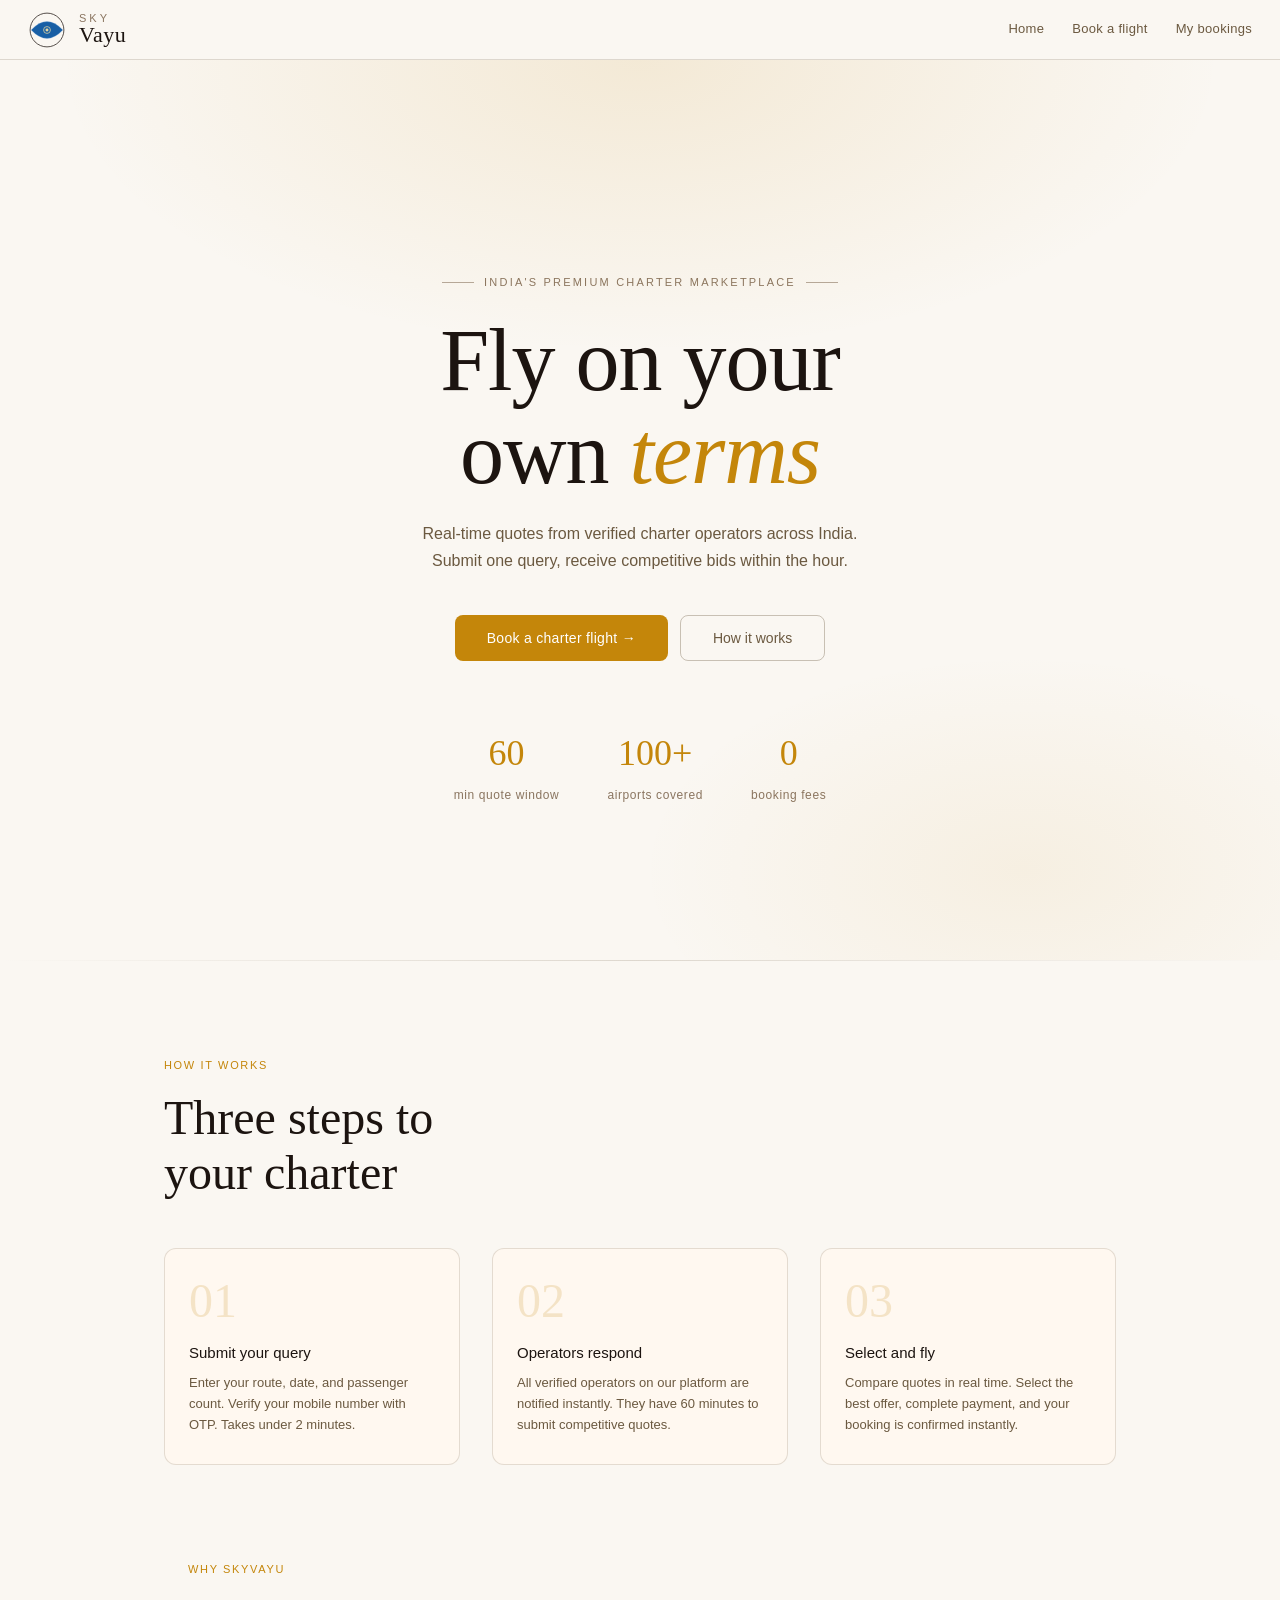
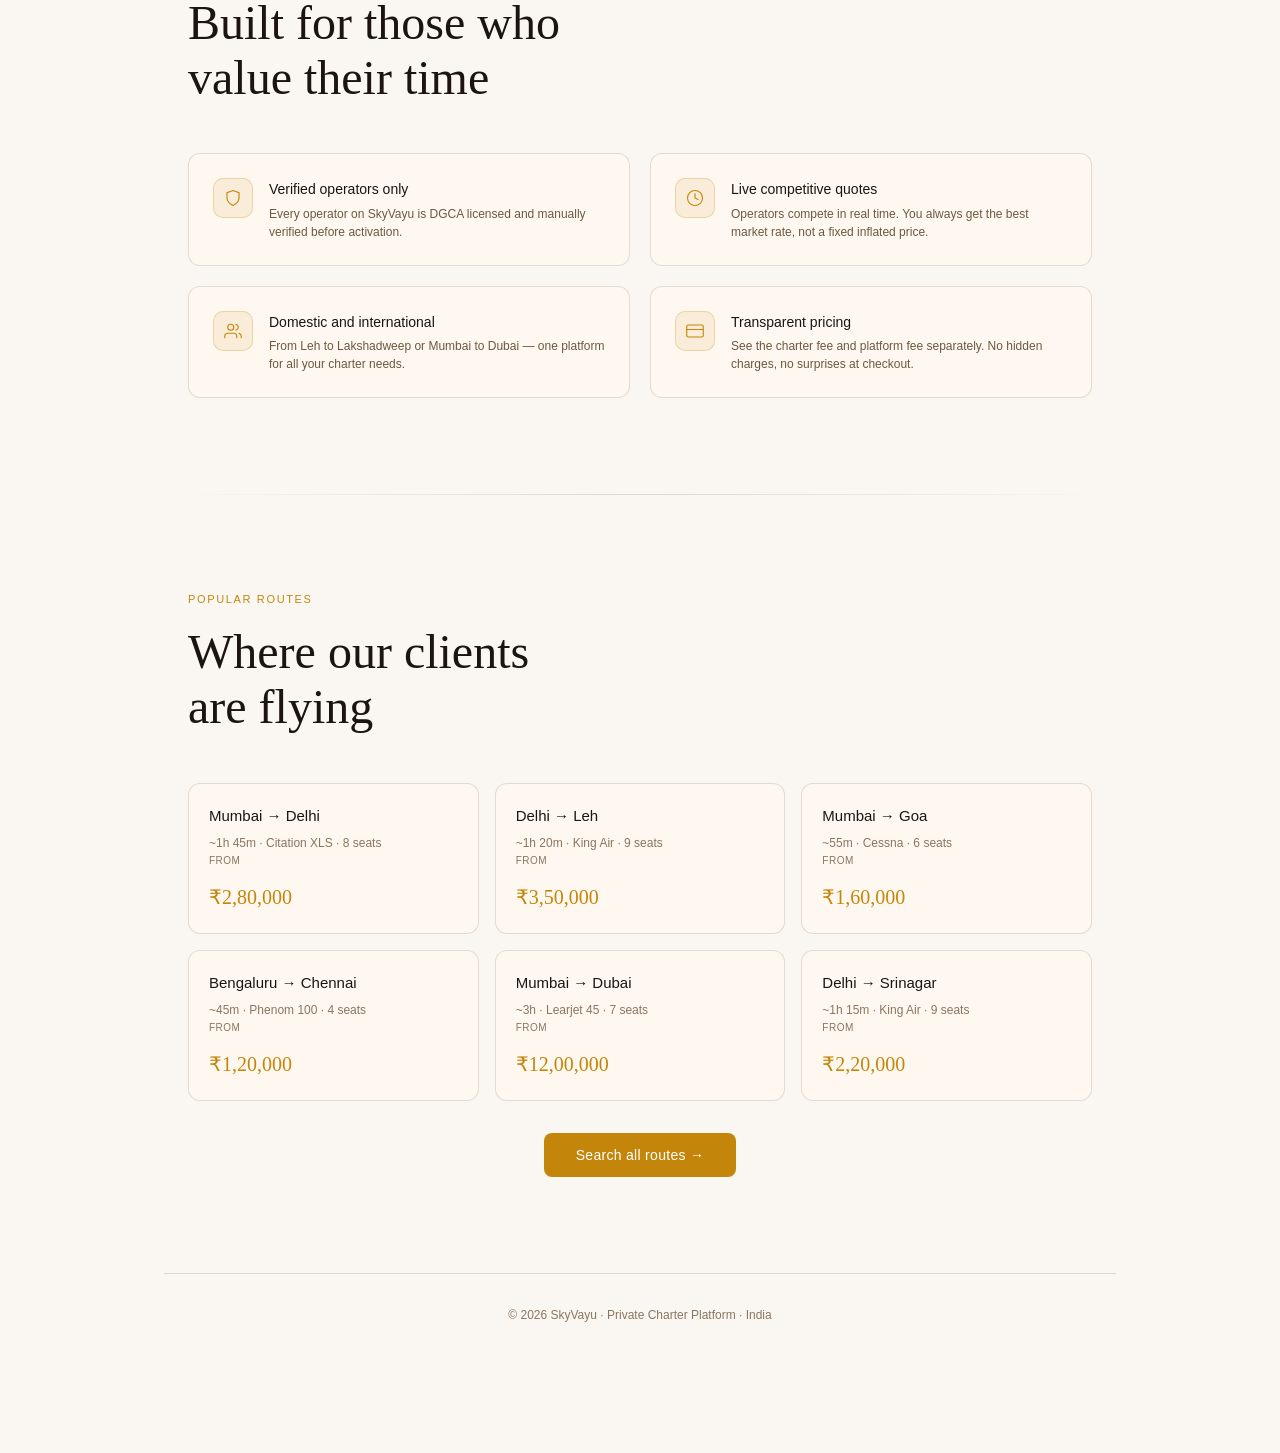
==== index.html @ a42f9f3b "Add files via upload" ====
<!DOCTYPE html>
<html lang="en">
<head>
<meta charset="UTF-8"/>
<meta name="viewport" content="width=device-width,initial-scale=1.0"/>
<title>SkyVayu — Private Charter Flights</title>

<style>
*,*::before,*::after{box-sizing:border-box;margin:0;padding:0}
:root{
  --bg:#0C1E36;
  --bg-secondary:#0E2040;
  --bg-card:#132B4A;
  --bg-card-hover:#163354;
  --gold:#E8D8A0;
  --gold-dim:rgba(232,216,160,0.6);
  --gold-faint:rgba(232,216,160,0.08);
  --blue:#185FA5;
  --blue-light:#85B7EB;
  --blue-faint:rgba(24,95,165,0.15);
  --blue-border:rgba(133,183,235,0.2);
  --green:#3B6D11;
  --green-light:#97C459;
  --green-faint:rgba(59,109,17,0.2);
  --text:#EEE8D5;
  --text-secondary:rgba(232,216,160,0.55);
  --text-tertiary:rgba(133,183,235,0.5);
  --border:rgba(133,183,235,0.12);
  --border-hover:rgba(133,183,235,0.28);
  --radius:8px;
  --radius-lg:12px;
  --font-display:Georgia, 'Times New Roman', serif;
  --font:-apple-system, BlinkMacSystemFont, 'Segoe UI', sans-serif;
}
html{scroll-behavior:smooth}
body{font-family:var(--font);background:var(--bg);color:var(--text);min-height:100vh;font-size:15px;line-height:1.6}

/* ── Homepage body override ── */
body.on-home{background:#FAF7F2;color:#1C1410;}
body.on-home nav{background:rgba(250,247,242,0.95) !important;border-bottom:0.5px solid rgba(107,89,64,0.2) !important;}

/* ── Nav — switches color on homepage ── */
nav{
  background:rgba(12,30,54,0.92);
  backdrop-filter:blur(12px);
  border-bottom:0.5px solid var(--border);
  padding:0 28px;
  height:60px;
  display:flex;
  align-items:center;
  justify-content:space-between;
  position:sticky;
  top:0;
  z-index:100;
  transition:background .3s, border-color .3s;
}
nav.home-nav{
  background:rgba(250,247,242,0.95);
  border-bottom:0.5px solid rgba(107,89,64,0.2);
}
nav.home-nav .logo-sky{color:#8A7560;}
nav.home-nav .logo-vayu{color:#1C1410;}
nav.home-nav .nav-links a{color:#6B5940;}
nav.home-nav .nav-links a:hover{color:#C4860A;}
nav.home-nav .logo-mark circle:first-child{stroke:#1C1410 !important;}

/* ── Scroll nav buttons ── */
.scroll-btn{
  display:block;
  margin:0 auto;
  width:40px;height:40px;
  border-radius:50%;
  background:rgba(196,134,10,0.1);
  border:0.5px solid rgba(196,134,10,0.3);
  cursor:pointer;
  display:flex;align-items:center;justify-content:center;
  transition:all .2s;
  color:#C4860A;
}
.scroll-btn:hover{background:rgba(196,134,10,0.2);border-color:#C4860A;}
.scroll-btn-wrap{
  display:flex;justify-content:center;
  padding:16px 0 32px;
}
.scroll-btn-wrap-top{
  display:flex;justify-content:center;
  padding:32px 0 0;
}
.logo-wrap{display:flex;align-items:center;gap:13px;cursor:pointer;}
.logo-mark svg{display:block;}
.logo-text{display:flex;flex-direction:column;line-height:1;}
.logo-sky{font-family:var(--font);font-weight:300;font-size:11px;letter-spacing:3px;color:var(--blue-light);text-transform:uppercase;}
.logo-vayu{font-family:var(--font-display);font-weight:500;font-size:22px;color:var(--gold);letter-spacing:0.5px;}
.nav-links{display:flex;gap:28px;align-items:center;}
.nav-links a{font-size:13px;color:var(--text-secondary);text-decoration:none;cursor:pointer;letter-spacing:0.3px;transition:color .2s;}
.nav-links a:hover{color:var(--gold);}

/* ── Pages ── */
.page{display:none;max-width:680px;margin:0 auto;padding:40px 20px 80px;}
.page.active{display:block;}
#page-home{max-width:none;margin:0;padding:0;}
#page-home.active{display:block;}

/* ── Hero heading ── */
.page-hero{margin-bottom:32px;}
.page-hero h1{font-family:var(--font-display);font-size:38px;font-weight:300;color:var(--gold);letter-spacing:0.5px;line-height:1.2;margin-bottom:6px;}
.page-hero p{font-size:14px;color:var(--text-secondary);letter-spacing:0.2px;}
.page-hero h2{font-family:var(--font-display);font-size:28px;font-weight:300;color:var(--gold);letter-spacing:0.5px;margin-bottom:6px;}

/* ── Cards ── */
.card{
  background:var(--bg-card);
  border:0.5px solid var(--border);
  border-radius:var(--radius-lg);
  padding:20px 22px;
  margin-bottom:14px;
}

/* ── Section labels ── */
.section-label{
  font-size:10px;
  font-weight:500;
  color:var(--text-tertiary);
  text-transform:uppercase;
  letter-spacing:.1em;
  margin:28px 0 10px;
}

/* ── Fields ── */
.field-group{margin-bottom:16px;}
.field-label{font-size:12px;color:var(--text-secondary);display:block;margin-bottom:6px;letter-spacing:0.2px;}
input[type=text],input[type=number],input[type=date],input[type=time],input[type=password]{
  width:100%;
  height:40px;
  padding:0 14px;
  border:0.5px solid var(--border-hover);
  border-radius:var(--radius);
  background:rgba(255,255,255,0.04);
  color:var(--text);
  font-size:14px;
  font-family:var(--font);
  outline:none;
  transition:border-color .2s, box-shadow .2s;
}
input:focus{border-color:var(--blue-light);box-shadow:0 0 0 3px rgba(133,183,235,.1);}
input::placeholder{color:rgba(133,183,235,0.3);}
input[type=date]::-webkit-calendar-picker-indicator{filter:invert(0.6);}

/* ── Grid ── */
.grid-2{display:grid;grid-template-columns:1fr 1fr;gap:14px;}
.grid-3{display:grid;grid-template-columns:1fr 1fr 1fr;gap:14px;}

/* ── Toggles ── */
.toggle-group{display:flex;gap:6px;}
.toggle-btn{
  flex:1;padding:8px;font-size:12px;
  border:0.5px solid var(--border-hover);
  border-radius:var(--radius);
  background:transparent;
  color:var(--text-secondary);
  cursor:pointer;
  font-family:var(--font);
  transition:all .15s;
}
.toggle-btn.active{background:var(--blue-faint);color:var(--blue-light);border-color:var(--blue-border);}

/* ── Buttons ── */
.btn-primary{
  width:100%;padding:14px;font-size:14px;font-weight:500;
  background:var(--blue);color:#fff;
  border:none;border-radius:var(--radius);
  cursor:pointer;font-family:var(--font);
  margin-top:10px;letter-spacing:0.3px;
  transition:background .2s, transform .1s;
}
.btn-primary:hover{background:#1a6dbb;}
.btn-primary:active{transform:scale(.99);}
.btn-success{
  width:100%;padding:14px;font-size:14px;font-weight:500;
  background:var(--green);color:#fff;
  border:none;border-radius:var(--radius);
  cursor:pointer;font-family:var(--font);
  margin-top:10px;letter-spacing:0.3px;
  transition:background .2s;
}
.btn-success:hover{background:#457d14;}
.btn-outline{
  width:100%;padding:12px;font-size:13px;
  background:transparent;
  border:0.5px solid var(--border-hover);
  border-radius:var(--radius);
  cursor:pointer;color:var(--text-secondary);
  font-family:var(--font);margin-top:10px;
  transition:border-color .2s, color .2s;
}
.btn-outline:hover{border-color:var(--blue-border);color:var(--blue-light);}
.btn-select{
  padding:8px 18px;font-size:13px;
  background:transparent;
  border:0.5px solid var(--border-hover);
  border-radius:var(--radius);
  cursor:pointer;color:var(--text);
  font-family:var(--font);
  transition:all .15s;
}
.btn-select:hover{background:var(--blue-faint);border-color:var(--blue-border);color:var(--blue-light);}

/* ── Badges ── */
.badge{display:inline-block;font-size:11px;font-weight:500;padding:3px 10px;border-radius:20px;letter-spacing:0.3px;}
.badge-success{background:var(--green-faint);color:var(--green-light);border:0.5px solid rgba(59,109,17,0.3);}
.badge-warning{background:rgba(186,117,23,0.15);color:#EF9F27;border:0.5px solid rgba(186,117,23,0.25);}

/* ── Divider ── */
.divider{border:none;border-top:0.5px solid var(--border);margin:16px 0;}

/* ── Row ── */
.row{display:flex;justify-content:space-between;align-items:center;padding:10px 0;border-bottom:0.5px solid var(--border);font-size:14px;}
.row:last-child{border-bottom:none;}
.row-label{color:var(--text-secondary);}
.row-value{font-weight:500;color:var(--text);}

/* ── Trip summary ── */
.trip-summary{
  background:rgba(255,255,255,0.03);
  border:0.5px solid var(--border);
  border-radius:var(--radius);
  padding:14px 18px;
  margin-bottom:24px;
  display:flex;gap:28px;flex-wrap:wrap;
}
.trip-item{font-size:12px;color:var(--text-secondary);}
.trip-item span{color:var(--gold);font-weight:500;display:block;font-size:14px;margin-bottom:2px;}

/* ── Quote card ── */
.quote-card{
  background:var(--bg-card);
  border:0.5px solid var(--border);
  border-radius:var(--radius-lg);
  padding:18px 20px;
  margin-bottom:10px;
  transition:border-color .2s;
}
.quote-card:hover{border-color:var(--blue-border);}
.quote-card.pending{opacity:.5;}
.op-name{font-size:15px;font-weight:500;color:var(--text);margin-bottom:2px;}
.op-meta{font-size:12px;color:var(--text-secondary);}
.detail-row{display:flex;gap:20px;margin-top:12px;flex-wrap:wrap;}
.detail-item{font-size:12px;color:var(--text-secondary);}
.detail-item strong{color:var(--blue-light);font-weight:500;}
.quote-footer{display:flex;justify-content:space-between;align-items:center;margin-top:14px;padding-top:14px;border-top:0.5px solid var(--border);}
.quote-amount{font-family:var(--font-display);font-size:26px;font-weight:400;color:var(--gold);}
.quote-amount-label{font-size:11px;color:var(--text-secondary);margin-bottom:2px;}

/* ── Payment tabs ── */
.pay-tabs{display:flex;border-bottom:0.5px solid var(--border);margin-bottom:18px;}
.pay-tab{
  flex:1;padding:10px 8px;font-size:13px;
  border:none;background:transparent;
  color:var(--text-secondary);cursor:pointer;
  font-family:var(--font);text-align:center;
  border-bottom:2px solid transparent;
  margin-bottom:-0.5px;
  transition:all .15s;
}
.pay-tab.active{color:var(--blue-light);border-bottom-color:var(--blue-light);}
.pay-panel{display:none;}
.pay-panel.active{display:block;}
.upi-apps{display:flex;gap:8px;margin-bottom:14px;}
.upi-app{
  flex:1;padding:9px 6px;
  border:0.5px solid var(--border-hover);
  border-radius:var(--radius);
  font-size:12px;text-align:center;
  cursor:pointer;color:var(--text);
  background:transparent;font-family:var(--font);
  transition:all .15s;
}
.upi-app.active{border-color:var(--blue-border);background:var(--blue-faint);color:var(--blue-light);}
.bank-option{
  display:flex;align-items:center;gap:10px;
  padding:10px 14px;
  border:0.5px solid var(--border);
  border-radius:var(--radius);
  margin-bottom:8px;cursor:pointer;font-size:14px;
  color:var(--text);transition:all .15s;
}
.bank-option.active{border-color:var(--blue-border);background:var(--blue-faint);color:var(--blue-light);}
.bank-option input[type=radio]{accent-color:var(--blue-light);width:auto;height:auto;background:none;border:none;}

/* ── Total row ── */
.total-row{
  display:flex;justify-content:space-between;align-items:center;
  padding-top:14px;margin-top:4px;
  border-top:0.5px solid var(--border);
}

/* ── Success banner ── */
.success-banner{
  background:var(--green-faint);
  border:0.5px solid rgba(59,109,17,0.3);
  border-radius:var(--radius-lg);
  padding:32px 24px;
  text-align:center;
  margin-bottom:24px;
}
.check-circle{
  width:60px;height:60px;border-radius:50%;
  background:rgba(59,109,17,0.2);
  border:1px solid rgba(151,196,89,0.3);
  display:flex;align-items:center;justify-content:center;
  margin:0 auto 16px;
}
.ref-box{
  background:rgba(0,0,0,.2);
  border-radius:var(--radius);
  padding:12px 18px;
  display:flex;justify-content:space-between;align-items:center;
  margin-top:16px;
  border:0.5px solid var(--border);
}
.ref-code{font-size:18px;font-weight:500;letter-spacing:.1em;font-family:monospace;color:var(--gold);}

/* ── Timeline ── */
.timeline{list-style:none;}
.timeline li{display:flex;gap:14px;padding-bottom:18px;}
.timeline li:last-child{padding-bottom:0;}
.tl-dot{width:10px;height:10px;border-radius:50%;margin-top:5px;flex-shrink:0;}
.tl-done{background:var(--green-light);}
.tl-pending{background:transparent;border:1.5px solid var(--border-hover);}
.tl-text{font-size:13px;color:var(--text);}
.tl-sub{font-size:12px;color:var(--text-secondary);margin-top:2px;}

/* ── Special requirements label ── */
.req-label{font-size:10px;font-weight:500;color:var(--text-tertiary);text-transform:uppercase;letter-spacing:.1em;margin:20px 0 12px;}

@media(max-width:500px){
  .grid-2,.grid-3{grid-template-columns:1fr;}
  .nav-links{display:none;}
  .page-hero h1{font-size:30px;}
}

/* ── Autocomplete ── */
.ac-wrap{position:relative;}
.ac-dropdown{
  position:absolute;
  top:calc(100% + 4px);
  left:0;right:0;
  background:#0E2040;
  border:0.5px solid var(--blue-border);
  border-radius:var(--radius);
  z-index:200;
  max-height:240px;
  overflow-y:auto;
  display:none;
  box-shadow:0 8px 24px rgba(0,0,0,0.4);
}
.ac-dropdown.open{display:block;}
.ac-item{
  padding:10px 14px;
  cursor:pointer;
  display:flex;
  justify-content:space-between;
  align-items:center;
  border-bottom:0.5px solid var(--border);
  transition:background .12s;
}
.ac-item:last-child{border-bottom:none;}
.ac-item:hover,.ac-item.active{background:var(--blue-faint);}
.ac-city{font-size:14px;color:var(--text);}
.ac-city span{font-size:11px;color:var(--text-secondary);display:block;margin-top:1px;}
.ac-icao{font-size:11px;font-weight:500;color:var(--blue-light);font-family:monospace;letter-spacing:1px;background:rgba(133,183,235,0.1);padding:2px 7px;border-radius:4px;}
.ac-dropdown::-webkit-scrollbar{width:4px;}
.ac-dropdown::-webkit-scrollbar-track{background:transparent;}
.ac-dropdown::-webkit-scrollbar-thumb{background:var(--border-hover);border-radius:2px;}

/* ── Trip type selector ── */
.trip-type-row{display:flex;gap:8px;margin-bottom:20px;}
.trip-type-btn{
  flex:1;padding:10px 8px;font-size:13px;font-weight:400;
  border:0.5px solid var(--border-hover);
  border-radius:var(--radius);
  background:transparent;color:var(--text-secondary);
  cursor:pointer;font-family:var(--font);
  transition:all .15s;text-align:center;
}
.trip-type-btn.active{
  background:var(--blue-faint);color:var(--blue-light);
  border-color:var(--blue-border);font-weight:500;
}

/* ── Return date row ── */
#return-row{display:none;}
#return-row.visible{display:grid;}

/* ── Multi sector ── */
#multi-sector-wrap{display:none;}
#multi-sector-wrap.visible{display:block;}
.sector-card{
  background:rgba(255,255,255,0.03);
  border:0.5px solid var(--border);
  border-radius:var(--radius-lg);
  padding:16px 18px;
  margin-bottom:10px;
  position:relative;
}
.sector-number{
  font-size:10px;font-weight:500;
  color:var(--text-tertiary);
  text-transform:uppercase;letter-spacing:.1em;
  margin-bottom:12px;display:flex;
  justify-content:space-between;align-items:center;
}
.sector-remove{
  background:none;border:none;cursor:pointer;
  color:var(--text-tertiary);font-size:18px;
  line-height:1;padding:0 2px;
  transition:color .15s;
}
.sector-remove:hover{color:#E24B4A;}
.btn-add-sector{
  width:100%;padding:11px;font-size:13px;
  background:transparent;
  border:0.5px dashed var(--border-hover);
  border-radius:var(--radius);cursor:pointer;
  color:var(--text-secondary);font-family:var(--font);
  margin-top:4px;margin-bottom:4px;
  transition:all .15s;
}
.btn-add-sector:hover{border-color:var(--blue-border);color:var(--blue-light);}

/* ── Homepage — Sand & Sky palette ── */

.hero{
  min-height:100vh;
  display:flex;flex-direction:column;
  align-items:center;justify-content:center;
  text-align:center;
  padding:120px 24px 60px;
  position:relative;
  overflow:hidden;
  background:#FAF7F2;
}
.hero::before{
  content:'';
  position:absolute;inset:0;
  background:
    radial-gradient(ellipse 70% 50% at 50% 0%, rgba(196,134,10,0.12) 0%, transparent 65%),
    radial-gradient(ellipse 50% 40% at 80% 90%, rgba(196,134,10,0.07) 0%, transparent 60%);
  pointer-events:none;
}
.hero-eyebrow{
  font-size:11px;font-weight:500;
  color:#8A7560;
  letter-spacing:.2em;text-transform:uppercase;
  margin-bottom:24px;
  display:flex;align-items:center;gap:10px;
}
.hero-eyebrow::before,.hero-eyebrow::after{
  content:'';width:32px;height:0.5px;
  background:#8A7560;opacity:0.6;
}
.hero-title{
  font-family:var(--font-display);
  font-size:clamp(44px,7vw,88px);
  font-weight:300;
  color:#1C1410;
  line-height:1.05;
  letter-spacing:-1px;
  margin-bottom:20px;
  max-width:800px;
}
.hero-title em{
  font-style:italic;
  color:#C4860A;
}
.hero-sub{
  font-size:16px;color:#6B5940;
  max-width:480px;line-height:1.7;
  margin-bottom:40px;
}
.hero-cta{
  display:flex;gap:12px;flex-wrap:wrap;justify-content:center;
}
.btn-hero-primary{
  padding:14px 32px;font-size:14px;font-weight:500;
  background:#C4860A;color:#fff;
  border:none;border-radius:var(--radius);
  cursor:pointer;font-family:var(--font);
  letter-spacing:0.3px;transition:background .2s,transform .1s;
}
.btn-hero-primary:hover{background:#A87208;}
.btn-hero-outline{
  padding:14px 32px;font-size:14px;
  background:transparent;
  border:0.5px solid rgba(107,89,64,0.35);
  border-radius:var(--radius);
  cursor:pointer;color:#6B5940;
  font-family:var(--font);
  transition:all .2s;
}
.btn-hero-outline:hover{border-color:#C4860A;color:#C4860A;}
.hero-stats{
  display:flex;gap:48px;margin-top:64px;flex-wrap:wrap;justify-content:center;
}
.hero-stat{text-align:center;}
.hero-stat-num{
  font-family:var(--font-display);
  font-size:36px;font-weight:300;
  color:#C4860A;display:block;
}
.hero-stat-label{
  font-size:12px;color:#8A7560;
  letter-spacing:.05em;
}
.hero-scroll svg{opacity:0.5;}

/* ── Sections ── */
.section{
  padding:96px 24px;
  max-width:1000px;margin:0 auto;
}
.section-tag{
  font-size:11px;font-weight:500;
  color:#C4860A;
  letter-spacing:.15em;text-transform:uppercase;
  margin-bottom:16px;display:block;
}
.section-title{
  font-family:var(--font-display);
  font-size:clamp(32px,4vw,48px);
  font-weight:300;color:#1C1410;
  line-height:1.15;margin-bottom:48px;
}
.steps{display:grid;grid-template-columns:repeat(3,1fr);gap:32px;}
.step{
  background:#FFF8F0;
  border:0.5px solid rgba(107,89,64,0.18);
  border-radius:var(--radius-lg);
  padding:28px 24px;
  transition:border-color .2s, box-shadow .2s;
}
.step:hover{border-color:#C4860A;box-shadow:0 4px 24px rgba(196,134,10,0.08);}
.step-num{
  font-family:var(--font-display);
  font-size:48px;font-weight:300;
  color:rgba(196,134,10,0.18);
  line-height:1;margin-bottom:16px;
}
.step-title{font-size:15px;font-weight:500;color:#1C1410;margin-bottom:8px;}
.step-desc{font-size:13px;color:#6B5940;line-height:1.6;}

/* ── Trust ── */
.trust-grid{display:grid;grid-template-columns:repeat(2,1fr);gap:20px;}
.trust-card{
  background:#FFF8F0;
  border:0.5px solid rgba(107,89,64,0.18);
  border-radius:var(--radius-lg);
  padding:24px;
  display:flex;gap:16px;align-items:flex-start;
}
.trust-icon{
  width:40px;height:40px;border-radius:10px;
  background:rgba(196,134,10,0.1);
  border:0.5px solid rgba(196,134,10,0.25);
  display:flex;align-items:center;justify-content:center;
  flex-shrink:0;
}
.trust-icon svg{stroke:#C4860A !important;}
.trust-title{font-size:14px;font-weight:500;color:#1C1410;margin-bottom:4px;}
.trust-desc{font-size:12px;color:#6B5940;line-height:1.5;}

/* ── Routes ── */
.routes-grid{display:grid;grid-template-columns:repeat(3,1fr);gap:16px;}
.route-card{
  background:#FFF8F0;
  border:0.5px solid rgba(107,89,64,0.18);
  border-radius:var(--radius-lg);
  padding:20px;cursor:pointer;
  transition:all .2s;
}
.route-card:hover{border-color:#C4860A;box-shadow:0 4px 20px rgba(196,134,10,0.1);}
.route-from-to{font-size:15px;font-weight:500;color:#1C1410;margin-bottom:6px;}
.route-detail{font-size:12px;color:#8A7560;}
.route-price{font-family:var(--font-display);font-size:20px;color:#C4860A;margin-top:12px;}
.route-price-label{font-size:10px;color:#8A7560;letter-spacing:.05em;}

/* ── Divider ── */
.section-divider{
  height:0.5px;
  background:linear-gradient(90deg,transparent,rgba(107,89,64,0.2),transparent);
  margin:0;
}
#page-home .section{background:#FAF7F2;}
#page-home .section-title{color:#1C1410 !important;}

/* ── OTP section ── */
.otp-section{
  background:var(--bg-card);
  border:0.5px solid var(--border);
  border-radius:var(--radius-lg);
  padding:20px 22px;
  margin-bottom:14px;
}
.otp-header{
  display:flex;align-items:center;gap:10px;
  margin-bottom:16px;
}
.otp-badge{
  width:28px;height:28px;border-radius:50%;
  background:var(--blue-faint);border:0.5px solid var(--blue-border);
  display:flex;align-items:center;justify-content:center;
  flex-shrink:0;
}
.otp-title{font-size:14px;font-weight:500;color:var(--text);}
.otp-subtitle{font-size:12px;color:var(--text-secondary);}
.otp-verified{
  display:none;
  align-items:center;gap:8px;
  padding:10px 14px;
  background:var(--green-faint);
  border:0.5px solid rgba(59,109,17,0.3);
  border-radius:var(--radius);
  font-size:13px;color:var(--green-light);
}
.otp-verified.show{display:flex;}
.phone-row{display:flex;gap:8px;}
.country-dd{
  position:relative;
  min-width:100px;height:40px;
  padding:0 10px;
  border:0.5px solid var(--border-hover);
  border-radius:var(--radius);
  background:rgba(255,255,255,0.04);
  color:var(--text);
  font-size:13px;font-family:var(--font);
  cursor:pointer;flex-shrink:0;
  display:flex;align-items:center;gap:6px;
  user-select:none;
}
.country-dd:hover{border-color:var(--blue-border);}
.country-dd-list{
  display:none;
  position:absolute;
  top:calc(100% + 4px);left:0;
  width:220px;
  background:var(--bg-card);
  border:0.5px solid var(--border-hover);
  border-radius:var(--radius);
  z-index:200;
  box-shadow:0 8px 32px rgba(0,0,0,0.3);
  max-height:260px;
  overflow:hidden;
  flex-direction:column;
}
.country-dd-list.open{display:flex;}
.country-dd-search-wrap{padding:8px 8px 4px;}
.country-dd-search{
  width:100%;height:32px;
  border:0.5px solid var(--border-hover);
  border-radius:var(--radius);
  background:rgba(255,255,255,0.06);
  color:var(--text);font-size:12px;
  padding:0 10px;outline:none;
  font-family:var(--font);
}
.country-dd-search:focus{border-color:var(--blue-light);}
#country-dd-items{overflow-y:auto;max-height:200px;}
.country-dd-item{
  padding:8px 12px;
  font-size:13px;color:var(--text);
  cursor:pointer;
  display:flex;align-items:center;gap:8px;
  transition:background .1s;
}
.country-dd-item:hover{background:var(--blue-faint);}
.country-dd-item.selected{background:var(--blue-faint);color:var(--blue-light);}
.dd-flag{width:20px;height:14px;border-radius:2px;object-fit:cover;flex-shrink:0;}
.dd-flag-trigger{width:20px;height:14px;border-radius:2px;object-fit:cover;}
.dd-name{font-size:12px;color:var(--text-secondary);flex:1;}
.dd-dial{font-size:12px;color:var(--text-tertiary);}
.btn-send-otp{
  padding:0 18px;height:40px;
  font-size:13px;font-weight:500;
  background:var(--blue);color:#fff;
  border:none;border-radius:var(--radius);
  cursor:pointer;font-family:var(--font);
  white-space:nowrap;flex-shrink:0;
  transition:background .2s;
}
.btn-send-otp:hover{background:#1a6dbb;}
.btn-send-otp:disabled{background:rgba(24,95,165,0.4);cursor:not-allowed;}
.otp-input-row{display:flex;gap:8px;margin-top:10px;}
.otp-digits{
  display:flex;gap:8px;flex:1;
}
.otp-digit{
  width:44px;height:44px;
  border:0.5px solid var(--border-hover);
  border-radius:var(--radius);
  background:rgba(255,255,255,0.04);
  color:var(--gold);
  font-size:18px;font-weight:500;
  text-align:center;font-family:var(--font);
  outline:none;
}
.otp-digit:focus{border-color:var(--blue-light);box-shadow:0 0 0 3px rgba(133,183,235,.1);}
.btn-verify-otp{
  padding:0 18px;height:44px;
  font-size:13px;font-weight:500;
  background:var(--green);color:#fff;
  border:none;border-radius:var(--radius);
  cursor:pointer;font-family:var(--font);
  transition:background .2s;
}
.btn-verify-otp:hover{background:#457d14;}
.otp-resend{
  font-size:12px;color:var(--text-tertiary);
  margin-top:8px;
}
.otp-resend a{color:var(--blue-light);cursor:pointer;text-decoration:none;}
.otp-resend a:hover{text-decoration:underline;}

@media(max-width:600px){
  .steps{grid-template-columns:1fr;}
  .trust-grid{grid-template-columns:1fr;}
  .routes-grid{grid-template-columns:1fr;}
  .hero-stats{gap:28px;}
}
</style>
</head>
<body>

<nav>
  <div class="logo-wrap" onclick="showPage('home')">
    <div class="logo-mark">
      <svg width="38" height="38" viewBox="0 0 72 72">
        <circle cx="36" cy="36" r="32" fill="none" stroke="#E8D8A0" stroke-width="1.4"/>
        <path d="M6,36 Q36,4 66,36 Q36,68 6,36Z" fill="#185FA5"/>
        <path d="M6,36 Q36,4 66,36 Q36,68 6,36Z" fill="none" stroke="#85B7EB" stroke-width="1" opacity="0.5"/>
        <circle cx="36" cy="36" r="6.5" fill="none" stroke="#E8D8A0" stroke-width="1.4"/>
        <circle cx="36" cy="36" r="2.8" fill="#E8D8A0"/>
      </svg>
    </div>
    <div class="logo-text">
      <span class="logo-sky">Sky</span>
      <span class="logo-vayu">Vayu</span>
    </div>
  </div>
  <div class="nav-links">
    <a onclick="showPage('home')">Home</a>
    <a onclick="showPage('search')">Book a flight</a>
    <a onclick="showPage('confirmed')">My bookings</a>
  </div>
</nav>

<!-- ── Homepage ── -->
<div class="page active" id="page-home">

  <!-- Hero -->
  <div class="hero" id="section-hero">
    <div class="hero-eyebrow">India's premium charter marketplace</div>
    <h1 class="hero-title">Fly on your<br>own <em>terms</em></h1>
    <p class="hero-sub">Real-time quotes from verified charter operators across India. Submit one query, receive competitive bids within the hour.</p>
    <div class="hero-cta">
      <button class="btn-hero-primary" onclick="showPage('search')">Book a charter flight →</button>
      <button class="btn-hero-outline" onclick="document.getElementById('section-how').scrollIntoView({behavior:'smooth'})">How it works</button>
    </div>
    <div class="hero-stats">
      <div class="hero-stat">
        <span class="hero-stat-num">60</span>
        <span class="hero-stat-label">min quote window</span>
      </div>
      <div class="hero-stat">
        <span class="hero-stat-num">100+</span>
        <span class="hero-stat-label">airports covered</span>
      </div>
      <div class="hero-stat">
        <span class="hero-stat-num">0</span>
        <span class="hero-stat-label">booking fees</span>
      </div>
    </div>
  </div>

  <div class="section-divider"></div>

  <!-- How it works -->
  <div class="section" id="section-how" style="background:#FAF7F2;">
    <span class="section-tag">How it works</span>
    <h2 class="section-title">Three steps to<br>your charter</h2>
    <div class="steps">
      <div class="step">
        <div class="step-num">01</div>
        <div class="step-title">Submit your query</div>
        <div class="step-desc">Enter your route, date, and passenger count. Verify your mobile number with OTP. Takes under 2 minutes.</div>
      </div>
      <div class="step">
        <div class="step-num">02</div>
        <div class="step-title">Operators respond</div>
        <div class="step-desc">All verified operators on our platform are notified instantly. They have 60 minutes to submit competitive quotes.</div>
      </div>
      <div class="step">
        <div class="step-num">03</div>
        <div class="step-title">Select and fly</div>
        <div class="step-desc">Compare quotes in real time. Select the best offer, complete payment, and your booking is confirmed instantly.</div>
      </div>
    </div>
  <div class="section-divider"></div>

  <!-- Why SkyVayu -->
  <div class="section" id="section-why" style="background:#FAF7F2;">
    <span class="section-tag">Why SkyVayu</span>
    <h2 class="section-title">Built for those who<br>value their time</h2>
    <div class="trust-grid">
      <div class="trust-card">
        <div class="trust-icon">
          <svg width="18" height="18" viewBox="0 0 24 24" fill="none" stroke="#85B7EB" stroke-width="1.5" stroke-linecap="round"><path d="M12 22s8-4 8-10V5l-8-3-8 3v7c0 6 8 10 8 10z"/></svg>
        </div>
        <div>
          <div class="trust-title">Verified operators only</div>
          <div class="trust-desc">Every operator on SkyVayu is DGCA licensed and manually verified before activation.</div>
        </div>
      </div>
      <div class="trust-card">
        <div class="trust-icon">
          <svg width="18" height="18" viewBox="0 0 24 24" fill="none" stroke="#85B7EB" stroke-width="1.5" stroke-linecap="round"><circle cx="12" cy="12" r="10"/><polyline points="12 6 12 12 16 14"/></svg>
        </div>
        <div>
          <div class="trust-title">Live competitive quotes</div>
          <div class="trust-desc">Operators compete in real time. You always get the best market rate, not a fixed inflated price.</div>
        </div>
      </div>
      <div class="trust-card">
        <div class="trust-icon">
          <svg width="18" height="18" viewBox="0 0 24 24" fill="none" stroke="#85B7EB" stroke-width="1.5" stroke-linecap="round"><path d="M17 21v-2a4 4 0 0 0-4-4H5a4 4 0 0 0-4 4v2"/><circle cx="9" cy="7" r="4"/><path d="M23 21v-2a4 4 0 0 0-3-3.87"/><path d="M16 3.13a4 4 0 0 1 0 7.75"/></svg>
        </div>
        <div>
          <div class="trust-title">Domestic and international</div>
          <div class="trust-desc">From Leh to Lakshadweep or Mumbai to Dubai — one platform for all your charter needs.</div>
        </div>
      </div>
      <div class="trust-card">
        <div class="trust-icon">
          <svg width="18" height="18" viewBox="0 0 24 24" fill="none" stroke="#85B7EB" stroke-width="1.5" stroke-linecap="round"><rect x="1" y="4" width="22" height="16" rx="2"/><line x1="1" y1="10" x2="23" y2="10"/></svg>
        </div>
        <div>
          <div class="trust-title">Transparent pricing</div>
          <div class="trust-desc">See the charter fee and platform fee separately. No hidden charges, no surprises at checkout.</div>
        </div>
      </div>
    </div>
  </div>

    <div class="section-divider"></div>

  <!-- Featured routes -->
  <div class="section" id="section-routes" style="background:#FAF7F2;">
    <span class="section-tag">Popular routes</span>
    <h2 class="section-title">Where our clients<br>are flying</h2>
    <div class="routes-grid">
      <div class="route-card" onclick="prefillRoute('Mumbai (VABB)','Delhi (VIDP)')">
        <div class="route-from-to">Mumbai → Delhi</div>
        <div class="route-detail">~1h 45m · Citation XLS · 8 seats</div>
        <div class="route-price-label">FROM</div>
        <div class="route-price">₹2,80,000</div>
      </div>
      <div class="route-card" onclick="prefillRoute('Delhi (VIDP)','Leh (VILH)')">
        <div class="route-from-to">Delhi → Leh</div>
        <div class="route-detail">~1h 20m · King Air · 9 seats</div>
        <div class="route-price-label">FROM</div>
        <div class="route-price">₹3,50,000</div>
      </div>
      <div class="route-card" onclick="prefillRoute('Mumbai (VABB)','Goa (VAGO)')">
        <div class="route-from-to">Mumbai → Goa</div>
        <div class="route-detail">~55m · Cessna · 6 seats</div>
        <div class="route-price-label">FROM</div>
        <div class="route-price">₹1,60,000</div>
      </div>
      <div class="route-card" onclick="prefillRoute('Bengaluru (VOBL)','Chennai (VOMM)')">
        <div class="route-from-to">Bengaluru → Chennai</div>
        <div class="route-detail">~45m · Phenom 100 · 4 seats</div>
        <div class="route-price-label">FROM</div>
        <div class="route-price">₹1,20,000</div>
      </div>
      <div class="route-card" onclick="prefillRoute('Mumbai (VABB)','Dubai (OMDB)')">
        <div class="route-from-to">Mumbai → Dubai</div>
        <div class="route-detail">~3h · Learjet 45 · 7 seats</div>
        <div class="route-price-label">FROM</div>
        <div class="route-price">₹12,00,000</div>
      </div>
      <div class="route-card" onclick="prefillRoute('Delhi (VIDP)','Srinagar (VISR)')">
        <div class="route-from-to">Delhi → Srinagar</div>
        <div class="route-detail">~1h 15m · King Air · 9 seats</div>
        <div class="route-price-label">FROM</div>
        <div class="route-price">₹2,20,000</div>
      </div>
    </div>
    <div style="text-align:center;margin-top:32px;">
      <button class="btn-hero-primary" onclick="showPage('search')">Search all routes →</button>
    </div>
  </div>

  <!-- Footer -->
  <div style="border-top:0.5px solid rgba(107,89,64,0.2);padding:32px 24px;text-align:center;background:#FAF7F2;">
    <p style="font-size:12px;color:#8A7560;">© 2026 SkyVayu · Private Charter Platform · India</p>
  </div>

</div>

<!-- ── Search ── -->
<div class="page" id="page-search">
  <div class="page-hero">
    <h1>Book a charter flight</h1>
    <p>Real-time quotes from verified operators across India</p>
  </div>
  <div class="card">

    <!-- Trip type -->
    <div class="trip-type-row">
      <button class="trip-type-btn active" id="tt-oneway" onclick="setTripType('oneway')">One way</button>
      <button class="trip-type-btn" id="tt-return" onclick="setTripType('return')">Round trip</button>
      <button class="trip-type-btn" id="tt-multi" onclick="setTripType('multi')">Multiple sectors</button>
    </div>

    <!-- One-way / Round-trip fields -->
    <div id="oneway-wrap">
      <div class="grid-2">
        <div class="field-group">
          <label class="field-label">Departure city</label>
          <div class="ac-wrap">
            <input type="text" id="departure" placeholder="e.g. Mumbai" autocomplete="off" oninput="acInput(this,'ac-dep');clearErr(this)" onkeydown="acKey(event,'ac-dep')" onfocus="acInput(this,'ac-dep')" onblur="acBlur('ac-dep')"/>
            <div class="ac-dropdown" id="ac-dep"></div>
          </div>
          <span class="error-msg" id="err-departure">Please enter a departure city</span>
        </div>
        <div class="field-group">
          <label class="field-label">Destination city</label>
          <div class="ac-wrap">
            <input type="text" id="destination" placeholder="e.g. Delhi" autocomplete="off" oninput="acInput(this,'ac-dest');clearErr(this)" onkeydown="acKey(event,'ac-dest')" onfocus="acInput(this,'ac-dest')" onblur="acBlur('ac-dest')"/>
            <div class="ac-dropdown" id="ac-dest"></div>
          </div>
          <span class="error-msg" id="err-destination">Please enter a destination city</span>
        </div>
      </div>
      <div class="grid-2">
        <div class="field-group">
          <label class="field-label">Departure date</label>
          <input type="date" id="flight-date" oninput="clearErr(this)"/>
          <span class="error-msg" id="err-flight-date">Please select a departure date</span>
        </div>
        <div class="field-group">
          <label class="field-label">Departure time</label>
          <input type="time" id="flight-time"/>
        </div>
      </div>
      <!-- Return row — only shown for round trip -->
      <div class="grid-2" id="return-row">
        <div class="field-group">
          <label class="field-label">Return date</label>
          <input type="date" id="return-date" oninput="clearErr(this)"/>
          <span class="error-msg" id="err-return-date">Please select a return date</span>
        </div>
        <div class="field-group">
          <label class="field-label">Return time</label>
          <input type="time" id="return-time"/>
        </div>
      </div>
      <div class="field-group">
        <label class="field-label">Number of passengers</label>
        <input type="number" id="passengers" min="1" max="50" placeholder="e.g. 4" oninput="clearErr(this)"/>
        <span class="error-msg" id="err-passengers">Please enter number of passengers</span>
      </div>
    </div>

    <!-- Multiple sectors -->
    <div id="multi-sector-wrap">
      <div id="sectors-list"></div>
      <button class="btn-add-sector" onclick="addSector()">+ Add sector</button>
      <div class="field-group" style="margin-top:14px;">
        <label class="field-label">Number of passengers</label>
        <input type="number" id="passengers-multi" min="1" max="50" placeholder="e.g. 4"/>
      </div>
    </div>

    <hr class="divider"/>

    <!-- OTP Authentication -->
    <div class="otp-section" id="otp-section">
      <div class="otp-header">
        <div class="otp-badge">
          <svg width="14" height="14" viewBox="0 0 24 24" fill="none" stroke="#85B7EB" stroke-width="2" stroke-linecap="round"><path d="M12 22s8-4 8-10V5l-8-3-8 3v7c0 6 8 10 8 10z"/></svg>
        </div>
        <div>
          <div class="otp-title">Verify your mobile number</div>
        </div>
      </div>

      <!-- Verified state -->
      <div class="otp-verified" id="otp-verified">
        <svg width="16" height="16" viewBox="0 0 24 24" fill="none" stroke="#97C459" stroke-width="2.5" stroke-linecap="round"><polyline points="20 6 9 17 4 12"/></svg>
        <span id="otp-verified-text">Mobile number verified</span>
      </div>

      <!-- Phone entry -->
      <div id="otp-phone-wrap">
        <div class="phone-row">
          <div class="country-dd" id="country-dd" onclick="toggleCountryDD()">
            <img id="country-dd-flag" class="dd-flag-trigger" src="https://flagcdn.com/w20/in.png" alt="IN"/>
            <span id="country-dd-code">+91</span>
            <svg width="10" height="10" viewBox="0 0 24 24" fill="none" stroke="currentColor" stroke-width="2.5" stroke-linecap="round"><path d="M6 9l6 6 6-6"/></svg>
            <div class="country-dd-list" id="country-dd-list">
              <div class="country-dd-search-wrap"><input type="text" class="country-dd-search" id="country-dd-search" placeholder="Search country..." oninput="filterCountries(this.value)" onclick="event.stopPropagation()"/></div>
              <div id="country-dd-items"></div>
            </div>
          </div>
          <input type="hidden" id="country-code" value="+91"/>
          <input type="text" id="otp-phone" placeholder="Mobile number" style="flex:1;" oninput="clearErr(this)"/>
          <button class="btn-send-otp" id="btn-send-otp" onclick="sendOTP()">Send OTP</button>
        </div>
        <span class="error-msg" id="err-otp-phone">Please enter a valid mobile number</span>
      </div>

      <!-- OTP entry -->
      <div id="otp-entry-wrap" style="display:none;">
        <div class="otp-input-row">
          <div class="otp-digits">
            <input type="text" class="otp-digit" maxlength="1" id="otp-d1" oninput="otpNext(this,'otp-d2')" onkeydown="otpBack(event,this,'')"/>
            <input type="text" class="otp-digit" maxlength="1" id="otp-d2" oninput="otpNext(this,'otp-d3')" onkeydown="otpBack(event,this,'otp-d1')"/>
            <input type="text" class="otp-digit" maxlength="1" id="otp-d3" oninput="otpNext(this,'otp-d4')" onkeydown="otpBack(event,this,'otp-d2')"/>
            <input type="text" class="otp-digit" maxlength="1" id="otp-d4" oninput="otpNext(this,'otp-d5')" onkeydown="otpBack(event,this,'otp-d3')"/>
            <input type="text" class="otp-digit" maxlength="1" id="otp-d5" oninput="otpNext(this,'otp-d6')" onkeydown="otpBack(event,this,'otp-d4')"/>
            <input type="text" class="otp-digit" maxlength="1" id="otp-d6" oninput="otpNext(this,'')" onkeydown="otpBack(event,this,'otp-d5')"/>
          </div>
          <button class="btn-verify-otp" onclick="verifyOTP()">Verify</button>
        </div>
        <div class="otp-resend">Didn't receive it? <a onclick="resendOTP()">Resend OTP</a> · <a onclick="changePhone()">Change number</a></div>
        <span class="error-msg" id="err-otp-code">Incorrect OTP. Please try again.</span>
      </div>
    </div>

    <hr class="divider"/>
    <div class="req-label">Special requirements</div>
    <div class="grid-3">
      <div class="field-group">
        <label class="field-label">Medivac flight?</label>
        <div class="toggle-group">
          <button class="toggle-btn" onclick="tog(this)">Yes</button>
          <button class="toggle-btn active" onclick="tog(this)">No</button>
        </div>
      </div>
      <div class="field-group">
        <label class="field-label">Pets?</label>
        <div class="toggle-group">
          <button class="toggle-btn" onclick="tog(this)">Yes</button>
          <button class="toggle-btn active" onclick="tog(this)">No</button>
        </div>
      </div>
      <div class="field-group">
        <label class="field-label">Infants / children?</label>
        <div class="toggle-group">
          <button class="toggle-btn" onclick="tog(this)">Yes</button>
          <button class="toggle-btn active" onclick="tog(this)">No</button>
        </div>
      </div>
    </div>
    <button class="btn-primary" onclick="goToResults()">Search available operators →</button>
  </div>
</div>

<!-- ── Results ── -->
<div class="page" id="page-results">
  <div class="page-hero">
    <h2>Charter quotes</h2>
    <p>Operators have been notified of your request</p>
  </div>

  <div class="trip-summary">
    <div class="trip-item"><span id="rs-route">Mumbai → Delhi</span>Route</div>
    <div class="trip-item"><span id="rs-date">28 Mar 2026</span>Departure</div>
    <div class="trip-item"><span id="rs-pax">4 passengers</span>Pax</div>
    <div class="trip-item"><span id="rs-type">One way</span>Trip type</div>
  </div>

  <!-- Countdown timer with progress bar -->
  <div id="timer-block" class="card" style="margin-bottom:20px;">
    <div style="display:flex;align-items:center;justify-content:space-between;margin-bottom:14px;">
      <div>
        <div style="font-size:10px;color:var(--text-tertiary);text-transform:uppercase;letter-spacing:.1em;margin-bottom:3px;">Quoting window closes in</div>
        <div id="timer-display" style="font-family:var(--font-display);font-size:22px;font-weight:400;color:var(--gold);letter-spacing:2px;">60:00</div>
      </div>
      <div style="text-align:right;">
        <div style="font-size:10px;color:var(--text-tertiary);text-transform:uppercase;letter-spacing:.1em;margin-bottom:3px;">Operators notified</div>
        <div id="timer-op-count" style="font-size:24px;font-weight:500;color:var(--blue-light);">—</div>
      </div>
    </div>
    <!-- Progress bar track -->
    <div style="width:100%;height:6px;background:rgba(133,183,235,0.12);border-radius:3px;overflow:hidden;">
      <div id="timer-bar" style="height:100%;width:100%;background:#185FA5;border-radius:3px;transition:width 1s linear,background 1s ease;"></div>
    </div>
    <div style="display:flex;justify-content:space-between;margin-top:6px;">
      <span style="font-size:10px;color:var(--text-tertiary);">Now</span>
      <span style="font-size:10px;color:var(--text-tertiary);">60 min</span>
    </div>
  </div>

  <!-- Expired banner — hidden until timer hits zero -->
  <div id="expired-banner" style="display:none;background:rgba(186,117,23,0.1);border:0.5px solid rgba(186,117,23,0.3);border-radius:var(--radius-lg);padding:14px 18px;margin-bottom:20px;">
    <p style="font-size:13px;font-weight:500;color:#EF9F27;margin-bottom:3px;">Quoting window closed</p>
    <p style="font-size:12px;color:var(--text-secondary);">No new quotes will be added. The prices below are final — select one to proceed with your booking.</p>
  </div>

  <!-- Quotes received section -->
  <div id="section-received" style="display:none;">
    <div class="section-label" id="label-received">Quotes received — 0</div>
    <div id="list-received"></div>
  </div>

  <!-- Operators calculating section -->
  <div id="section-pending" style="display:none;">
    <div class="section-label" id="label-pending">Calculating quote — 0</div>
    <div id="list-pending"></div>
  </div>

  <!-- Empty state -->
  <div id="state-empty" style="text-align:center;padding:52px 20px 40px;">
    <div style="width:52px;height:52px;border-radius:50%;background:var(--bg-card);border:0.5px solid var(--border);display:flex;align-items:center;justify-content:center;margin:0 auto 16px;">
      <svg width="22" height="22" viewBox="0 0 24 24" fill="none" stroke="#85B7EB" stroke-width="1.5" stroke-linecap="round" stroke-linejoin="round"><circle cx="12" cy="12" r="10"/><polyline points="12 6 12 12 16 14"/></svg>
    </div>
    <p style="font-size:15px;font-weight:500;color:var(--text);margin-bottom:6px;">Waiting for operators</p>
    <p style="font-size:13px;color:var(--text-secondary);line-height:1.6;">All operators have been notified.<br>Quotes will appear here as they respond.</p>
  </div>

  <button class="btn-outline" onclick="showPage('search')">← Modify search</button>
</div>

<!-- ── Payment ── -->
<div class="page" id="page-payment">
  <div class="page-hero">
    <h2>Confirm &amp; pay</h2>
    <p id="pay-subtitle">Complete your booking</p>
  </div>

  <div class="section-label">Booking summary</div>
  <div class="card">
    <div class="row"><span class="row-label">Operator</span><span class="row-value" id="pay-op"></span></div>
    <div class="row"><span class="row-label">Aircraft</span><span class="row-value" id="pay-aircraft"></span></div>
    <div class="row"><span class="row-label">Route</span><span class="row-value" id="pay-route"></span></div>
    <div class="row"><span class="row-label">Date &amp; time</span><span class="row-value" id="pay-date"></span></div>
    <div class="row"><span class="row-label">Passengers</span><span class="row-value" id="pay-pax"></span></div>
    <div class="row"><span class="row-label">Charter fee</span><span class="row-value" id="pay-charter"></span></div>
    <div class="row"><span class="row-label">Platform fee</span><span class="row-value" id="pay-platform"></span></div>
    <div class="total-row">
      <span style="font-size:14px;font-weight:500;color:var(--text-secondary);">Total payable</span>
      <span style="font-family:var(--font-display);font-size:28px;font-weight:400;color:var(--gold);" id="pay-total"></span>
    </div>
  </div>

  <div class="section-label">Your details</div>
  <div class="card">
    <p style="font-size:12px;color:var(--text-secondary);margin-bottom:14px;line-height:1.6;">We need these to send your booking confirmation and keep you updated on your flight.</p>
    <div class="field-group">
      <label class="field-label">Full name</label>
      <input type="text" id="client-name" placeholder="e.g. Rahul Sharma" oninput="clearErr(this)"/>
      <span class="error-msg" id="err-client-name">Please enter your full name</span>
    </div>
    <div class="grid-2">
      <div class="field-group">
        <label class="field-label">Email address</label>
        <input type="text" id="client-email" placeholder="you@email.com" oninput="clearErr(this)"/>
        <span class="error-msg" id="err-client-email">Please enter your email address</span>
      </div>
      <div class="field-group">
        <label class="field-label">Phone number</label>
        <input type="text" id="client-phone" placeholder="+91 98765 43210" oninput="clearErr(this)"/>
        <span class="error-msg" id="err-client-phone">Please enter your phone number</span>
      </div>
    </div>
  </div>

  <div class="section-label">Payment method</div>
  <div class="card">
    <div class="pay-tabs">
      <button class="pay-tab active" id="tab-card" onclick="switchTab('card')">Card</button>
      <button class="pay-tab" id="tab-upi" onclick="switchTab('upi')">UPI</button>
      <button class="pay-tab" id="tab-nb" onclick="switchTab('nb')">Net banking</button>
    </div>
    <div class="pay-panel active" id="panel-card">
      <div class="field-group"><label class="field-label">Card number</label><input type="text" placeholder="1234 5678 9012 3456" maxlength="19"/></div>
      <div class="field-group"><label class="field-label">Cardholder name</label><input type="text" placeholder="As on card"/></div>
      <div class="grid-2">
        <div class="field-group"><label class="field-label">Expiry</label><input type="text" placeholder="MM / YY" maxlength="7"/></div>
        <div class="field-group"><label class="field-label">CVV</label><input type="password" placeholder="•••" maxlength="4"/></div>
      </div>
    </div>
    <div class="pay-panel" id="panel-upi">
      <p style="font-size:12px;color:var(--text-secondary);margin-bottom:12px;">Choose your UPI app</p>
      <div class="upi-apps">
        <button class="upi-app active" onclick="selUpi(this)">GPay</button>
        <button class="upi-app" onclick="selUpi(this)">PhonePe</button>
        <button class="upi-app" onclick="selUpi(this)">Paytm</button>
        <button class="upi-app" onclick="selUpi(this)">BHIM</button>
      </div>
      <div class="field-group"><label class="field-label">Or enter UPI ID</label><input type="text" placeholder="yourname@upi"/></div>
    </div>
    <div class="pay-panel" id="panel-nb">
      <p style="font-size:12px;color:var(--text-secondary);margin-bottom:12px;">Select your bank</p>
      <div class="bank-option active" onclick="selBank(this)"><input type="radio" name="bank" checked/><span>HDFC Bank</span></div>
      <div class="bank-option" onclick="selBank(this)"><input type="radio" name="bank"/><span>ICICI Bank</span></div>
      <div class="bank-option" onclick="selBank(this)"><input type="radio" name="bank"/><span>SBI</span></div>
      <div class="bank-option" onclick="selBank(this)"><input type="radio" name="bank"/><span>Axis Bank</span></div>
      <div class="field-group" style="margin-top:12px;"><label class="field-label">Or search for your bank</label><input type="text" placeholder="Search bank..."/></div>
    </div>
  </div>

  <button class="btn-success" id="pay-btn" onclick="confirmBooking()">Pay &amp; confirm booking</button>
  <button class="btn-outline" onclick="showPage('results')">← Back to quotes</button>
</div>

<!-- ── Confirmed ── -->
<div class="page" id="page-confirmed">
  <div class="success-banner">
    <div class="check-circle">
      <svg width="28" height="28" viewBox="0 0 24 24" fill="none" stroke="#97C459" stroke-width="2.5" stroke-linecap="round" stroke-linejoin="round">
        <polyline points="20 6 9 17 4 12"></polyline>
      </svg>
    </div>
    <p style="font-family:var(--font-display);font-size:26px;font-weight:400;color:var(--green-light);margin-bottom:4px;">Booking confirmed</p>
    <p style="font-size:13px;color:rgba(151,196,89,0.7);" id="conf-notice"></p>
    <div class="ref-box">
      <span style="font-size:12px;color:var(--text-secondary);">Booking reference</span>
      <span class="ref-code" id="conf-ref"></span>
    </div>
  </div>

  <div class="section-label">Flight summary</div>
  <div class="card">
    <div class="row"><span class="row-label">Route</span><span class="row-value" id="conf-route"></span></div>
    <div class="row"><span class="row-label">Date &amp; time</span><span class="row-value" id="conf-date"></span></div>
    <div class="row"><span class="row-label">Operator</span><span class="row-value" id="conf-op"></span></div>
    <div class="row"><span class="row-label">Aircraft</span><span class="row-value" id="conf-aircraft"></span></div>
    <div class="row"><span class="row-label">Passengers</span><span class="row-value" id="conf-pax"></span></div>
    <div class="row"><span class="row-label">Booked by</span><span class="row-value" id="conf-client-name"></span></div>
    <div class="row"><span class="row-label">Contact</span><span class="row-value" style="font-size:12px;" id="conf-client-contact"></span></div>
    <div class="row"><span class="row-label">Amount paid</span><span class="row-value" style="font-family:var(--font-display);font-size:18px;color:var(--gold);" id="conf-total"></span></div>
  </div>

  <div class="section-label">What happens next</div>
  <div class="card">
    <ul class="timeline">
      <li>
        <div class="tl-dot tl-done"></div>
        <div><p class="tl-text">Booking request sent</p><p class="tl-sub">Operator notified immediately</p></div>
      </li>
      <li>
        <div class="tl-dot tl-done"></div>
        <div><p class="tl-text">Operator confirmation</p><p class="tl-sub" id="conf-op-tl"></p></div>
      </li>
      <li>
        <div class="tl-dot tl-pending"></div>
        <div><p class="tl-text">Flight briefing</p><p class="tl-sub">Operator will share final details 24hrs before departure</p></div>
      </li>
      <li>
        <div class="tl-dot tl-pending"></div>
        <div><p class="tl-text">Departure</p><p class="tl-sub" id="conf-dep"></p></div>
      </li>
    </ul>
  </div>

  <button class="btn-primary" onclick="showPage('search')">Book another flight</button>
  <button class="btn-outline">Download confirmation</button>
</div>


<script>
/* ── Supabase REST (no library) ── */
var SUPABASE_URL = 'https://zzhmlfpvahafbfnxarfe.supabase.co';
var SUPABASE_KEY = 'eyJhbGciOiJIUzI1NiIsInR5cCI6IkpXVCJ9.eyJpc3MiOiJzdXBhYmFzZSIsInJlZiI6Inp6aG1sZnB2YWhhZmJmbnhhcmZlIiwicm9sZSI6ImFub24iLCJpYXQiOjE3NzQzMzIyOTksImV4cCI6MjA4OTkwODI5OX0.lYDclS65tuHss_v2SBQbuU__YelYIimsYWUqfwwoPBA';
var currentQueryId = null;
var realtimeChannel = null;

async function saveQueryToSupabase(queryData) {
  try {
    var key = SUPABASE_KEY;
    var authValue = ['Bearer', key].join(' ');
    console.log('Auth header length:', authValue.length, 'starts with:', authValue.substring(0, 10));
    var response = await fetch(
      SUPABASE_URL + '/rest/v1/queries',
      {
        method: 'POST',
        headers: {
          'Content-Type': 'application/json',
          'apikey': key,
          'Authorization': authValue,
          'Prefer': 'return=representation'
        },
        body: JSON.stringify(queryData)
      }
    );
    var text = await response.text();
    if (!response.ok) { console.error('Supabase error', response.status, text); return null; }
    var data = JSON.parse(text);
    return Array.isArray(data) && data[0] ? data[0] : null;
  } catch(e) { console.error('Supabase fetch error:', e); return null; }
}

function subscribeToQuotes(queryId) {
  console.log('Query saved, ID:', queryId);
}

/* ── Country dropdown ── */
var COUNTRIES = [
  {iso:'in',code:'IN',dial:'+91',name:'India'},
  {iso:'us',code:'US',dial:'+1',name:'United States'},
  {iso:'ca',code:'CA',dial:'+1',name:'Canada'},
  {iso:'gb',code:'GB',dial:'+44',name:'United Kingdom'},
  {iso:'ae',code:'AE',dial:'+971',name:'UAE'},
  {iso:'qa',code:'QA',dial:'+974',name:'Qatar'},
  {iso:'sa',code:'SA',dial:'+966',name:'Saudi Arabia'},
  {iso:'om',code:'OM',dial:'+968',name:'Oman'},
  {iso:'bh',code:'BH',dial:'+973',name:'Bahrain'},
  {iso:'kw',code:'KW',dial:'+965',name:'Kuwait'},
  {iso:'sg',code:'SG',dial:'+65',name:'Singapore'},
  {iso:'my',code:'MY',dial:'+60',name:'Malaysia'},
  {iso:'au',code:'AU',dial:'+61',name:'Australia'},
  {iso:'nz',code:'NZ',dial:'+64',name:'New Zealand'},
  {iso:'jp',code:'JP',dial:'+81',name:'Japan'},
  {iso:'kr',code:'KR',dial:'+82',name:'South Korea'},
  {iso:'cn',code:'CN',dial:'+86',name:'China'},
  {iso:'hk',code:'HK',dial:'+852',name:'Hong Kong'},
  {iso:'tw',code:'TW',dial:'+886',name:'Taiwan'},
  {iso:'th',code:'TH',dial:'+66',name:'Thailand'},
  {iso:'vn',code:'VN',dial:'+84',name:'Vietnam'},
  {iso:'id',code:'ID',dial:'+62',name:'Indonesia'},
  {iso:'ph',code:'PH',dial:'+63',name:'Philippines'},
  {iso:'bd',code:'BD',dial:'+880',name:'Bangladesh'},
  {iso:'np',code:'NP',dial:'+977',name:'Nepal'},
  {iso:'lk',code:'LK',dial:'+94',name:'Sri Lanka'},
  {iso:'pk',code:'PK',dial:'+92',name:'Pakistan'},
  {iso:'af',code:'AF',dial:'+93',name:'Afghanistan'},
  {iso:'ir',code:'IR',dial:'+98',name:'Iran'},
  {iso:'iq',code:'IQ',dial:'+964',name:'Iraq'},
  {iso:'il',code:'IL',dial:'+972',name:'Israel'},
  {iso:'tr',code:'TR',dial:'+90',name:'Turkey'},
  {iso:'fr',code:'FR',dial:'+33',name:'France'},
  {iso:'de',code:'DE',dial:'+49',name:'Germany'},
  {iso:'it',code:'IT',dial:'+39',name:'Italy'},
  {iso:'es',code:'ES',dial:'+34',name:'Spain'},
  {iso:'pt',code:'PT',dial:'+351',name:'Portugal'},
  {iso:'nl',code:'NL',dial:'+31',name:'Netherlands'},
  {iso:'be',code:'BE',dial:'+32',name:'Belgium'},
  {iso:'ch',code:'CH',dial:'+41',name:'Switzerland'},
  {iso:'at',code:'AT',dial:'+43',name:'Austria'},
  {iso:'se',code:'SE',dial:'+46',name:'Sweden'},
  {iso:'no',code:'NO',dial:'+47',name:'Norway'},
  {iso:'dk',code:'DK',dial:'+45',name:'Denmark'},
  {iso:'fi',code:'FI',dial:'+358',name:'Finland'},
  {iso:'pl',code:'PL',dial:'+48',name:'Poland'},
  {iso:'cz',code:'CZ',dial:'+420',name:'Czech Republic'},
  {iso:'hu',code:'HU',dial:'+36',name:'Hungary'},
  {iso:'ro',code:'RO',dial:'+40',name:'Romania'},
  {iso:'gr',code:'GR',dial:'+30',name:'Greece'},
  {iso:'ru',code:'RU',dial:'+7',name:'Russia'},
  {iso:'ua',code:'UA',dial:'+380',name:'Ukraine'},
  {iso:'za',code:'ZA',dial:'+27',name:'South Africa'},
  {iso:'eg',code:'EG',dial:'+20',name:'Egypt'},
  {iso:'ng',code:'NG',dial:'+234',name:'Nigeria'},
  {iso:'ke',code:'KE',dial:'+254',name:'Kenya'},
  {iso:'gh',code:'GH',dial:'+233',name:'Ghana'},
  {iso:'et',code:'ET',dial:'+251',name:'Ethiopia'},
  {iso:'tz',code:'TZ',dial:'+255',name:'Tanzania'},
  {iso:'ug',code:'UG',dial:'+256',name:'Uganda'},
  {iso:'ma',code:'MA',dial:'+212',name:'Morocco'},
  {iso:'dz',code:'DZ',dial:'+213',name:'Algeria'},
  {iso:'tn',code:'TN',dial:'+216',name:'Tunisia'},
  {iso:'br',code:'BR',dial:'+55',name:'Brazil'},
  {iso:'mx',code:'MX',dial:'+52',name:'Mexico'},
  {iso:'ar',code:'AR',dial:'+54',name:'Argentina'},
  {iso:'co',code:'CO',dial:'+57',name:'Colombia'},
  {iso:'cl',code:'CL',dial:'+56',name:'Chile'},
  {iso:'pe',code:'PE',dial:'+51',name:'Peru'}
];
var selectedCountry = COUNTRIES[0];

function flagUrl(iso) {
  return 'https://flagcdn.com/w20/' + iso + '.png';
}

function renderCountryItems(list) {
  var container = document.getElementById('country-dd-items');
  container.innerHTML = list.map(function(c) {
    var sel = (c.dial === selectedCountry.dial && c.code === selectedCountry.code) ? ' selected' : '';
    return '<div class="country-dd-item' + sel + '" onmousedown="selectCountry(\'' + c.code + '\')">'
      + '<img class="dd-flag" src="' + flagUrl(c.iso) + '" alt="' + c.code + '"/>'
      + '<span class="dd-name">' + c.name + '</span>'
      + '<span class="dd-dial">' + c.dial + '</span>'
      + '</div>';
  }).join('');
}

function toggleCountryDD() {
  var list = document.getElementById('country-dd-list');
  var isOpen = list.classList.contains('open');
  if (isOpen) {
    list.classList.remove('open');
  } else {
    renderCountryItems(COUNTRIES);
    list.classList.add('open');
    setTimeout(function(){ document.getElementById('country-dd-search').focus(); }, 50);
  }
}

function filterCountries(q) {
  var filtered = COUNTRIES.filter(function(c) {
    return c.name.toLowerCase().includes(q.toLowerCase()) ||
           c.code.toLowerCase().includes(q.toLowerCase()) ||
           c.dial.includes(q);
  });
  renderCountryItems(filtered);
}

function selectCountry(code) {
  var c = COUNTRIES.find(function(x){ return x.code === code; });
  if (!c) return;
  selectedCountry = c;
  var flagEl = document.getElementById('country-dd-flag');
  flagEl.src = flagUrl(c.iso);
  flagEl.alt = c.code;
  document.getElementById('country-dd-code').textContent = c.dial;
  document.getElementById('country-code').value = c.dial;
  document.getElementById('country-dd-list').classList.remove('open');
  document.getElementById('country-dd-search').value = '';
}

document.addEventListener('click', function(e) {
  var dd = document.getElementById('country-dd');
  if (dd && !dd.contains(e.target)) {
    document.getElementById('country-dd-list').classList.remove('open');
  }
});

/* ── OTP ── */
var otpVerified = false;
var otpPhone = '';
var otpGenerated = '';
var otpResendTimer = null;

function sendOTP() {
  var phone = document.getElementById('otp-phone').value.trim();
  var code = document.getElementById('country-code').value;
  if (!phone || phone.length < 6) {
    showErr('otp-phone','err-otp-phone'); return;
  }
  otpPhone = code + phone;
  // Generate 6-digit OTP (demo — replace with real SMS API)
  otpGenerated = Math.floor(100000 + Math.random() * 900000).toString();
  console.log('Demo OTP for ' + otpPhone + ':', otpGenerated);

  document.getElementById('btn-send-otp').disabled = true;
  document.getElementById('btn-send-otp').textContent = 'Sent!';
  document.getElementById('otp-entry-wrap').style.display = 'block';
  document.getElementById('otp-d1').focus();

  // Show resend after 30s
  var secs = 30;
  var resendEl = document.querySelector('.otp-resend');
  resendEl.innerHTML = 'Resend in ' + secs + 's · <a onclick="changePhone()">Change number</a>';
  otpResendTimer = setInterval(function() {
    secs--;
    if (secs <= 0) {
      clearInterval(otpResendTimer);
      resendEl.innerHTML = 'Didn\'t receive it? <a onclick="resendOTP()">Resend OTP</a> · <a onclick="changePhone()">Change number</a>';
    } else {
      resendEl.innerHTML = 'Resend in ' + secs + 's · <a onclick="changePhone()">Change number</a>';
    }
  }, 1000);
}

function verifyOTP() {
  var entered = ['otp-d1','otp-d2','otp-d3','otp-d4','otp-d5','otp-d6']
    .map(function(id){ return document.getElementById(id).value; }).join('');
  if (entered.length < 6) { return; }
  if (entered === otpGenerated) {
    otpVerified = true;
    document.getElementById('otp-phone-wrap').style.display = 'none';
    document.getElementById('otp-entry-wrap').style.display = 'none';
    document.getElementById('otp-verified-text').textContent = otpPhone + ' verified';
    document.getElementById('otp-verified').classList.add('show');
    if (otpResendTimer) clearInterval(otpResendTimer);
  } else {
    document.getElementById('err-otp-code').classList.add('visible');
    ['otp-d1','otp-d2','otp-d3','otp-d4','otp-d5','otp-d6'].forEach(function(id){
      var el = document.getElementById(id);
      el.value = ''; el.classList.add('error');
    });
    document.getElementById('otp-d1').focus();
    setTimeout(function(){
      document.querySelectorAll('.otp-digit').forEach(function(el){ el.classList.remove('error'); });
    }, 800);
  }
}

function resendOTP() {
  ['otp-d1','otp-d2','otp-d3','otp-d4','otp-d5','otp-d6'].forEach(function(id){
    document.getElementById(id).value = '';
  });
  document.getElementById('err-otp-code').classList.remove('visible');
  document.getElementById('btn-send-otp').disabled = false;
  document.getElementById('btn-send-otp').textContent = 'Send OTP';
  sendOTP();
}

function changePhone() {
  if (otpResendTimer) clearInterval(otpResendTimer);
  otpVerified = false; otpGenerated = '';
  document.getElementById('otp-phone').value = '';
  document.getElementById('otp-entry-wrap').style.display = 'none';
  document.getElementById('otp-phone-wrap').style.display = 'block';
  document.getElementById('btn-send-otp').disabled = false;
  document.getElementById('btn-send-otp').textContent = 'Send OTP';
  document.getElementById('err-otp-code').classList.remove('visible');
  document.getElementById('otp-verified').classList.remove('show');
}

function otpNext(el, nextId) {
  if (el.value && nextId) document.getElementById(nextId).focus();
  if (['otp-d1','otp-d2','otp-d3','otp-d4','otp-d5','otp-d6'].every(function(id){
    return document.getElementById(id).value.length === 1;
  })) { verifyOTP(); }
}

function otpBack(e, el, prevId) {
  if (e.key === 'Backspace' && !el.value && prevId) {
    document.getElementById(prevId).focus();
  }
}

/* ── Prefill route from homepage ── */
function prefillRoute(from, to) {
  showPage('search');
  setTimeout(function() {
    document.getElementById('departure').value = from;
    document.getElementById('destination').value = to;
  }, 50);
}

/* ── Timer & results page ── */
var timerInterval = null;
var queryStartTime = null;
var TIMER_DURATION = 60 * 60;
var injectedIds = {};

var demoQuotes = [];  // Demo disabled — real quotes come from Supabase

function startTimer() {
  if (timerInterval) clearInterval(timerInterval);
  queryStartTime = Date.now();
  injectedIds = {};
  document.getElementById('list-received').innerHTML = '';
  document.getElementById('list-pending').innerHTML = '';
  document.getElementById('expired-banner').style.display = 'none';
  document.getElementById('timer-block').style.display = 'block';
  document.getElementById('timer-display').classList.remove('timer-urgent');
  document.getElementById('timer-display').style.color = 'var(--gold)';
  document.getElementById('timer-display').textContent = '60:00';
  document.getElementById('timer-bar').style.width = '100%';
  document.getElementById('timer-bar').style.background = '#185FA5';
  updateResultsDisplay();

  timerInterval = setInterval(function() {
    var elapsed = Math.floor((Date.now() - queryStartTime) / 1000);
    var remaining = TIMER_DURATION - elapsed;

    demoQuotes.forEach(function(q) {
      if (elapsed >= q.created_at && !injectedIds[q.id]) {
        injectedIds[q.id] = true;
        injectQuote(q);
      }
    });

    if (remaining <= 0) {
      clearInterval(timerInterval);
      document.getElementById('timer-display').textContent = '00:00';
      document.getElementById('timer-display').classList.add('timer-urgent');
      document.getElementById('timer-bar').style.width = '0%';
      document.getElementById('timer-bar').style.background = '#E24B4A';
      document.getElementById('expired-banner').style.display = 'block';
      document.getElementById('timer-block').style.display = 'none';
      return;
    }

    var mins = Math.floor(remaining / 60);
    var secs = remaining % 60;
    document.getElementById('timer-display').textContent =
      (mins < 10 ? '0' : '') + mins + ':' + (secs < 10 ? '0' : '') + secs;

    // Shrink bar from 100% → 0%
    var pct = (remaining / TIMER_DURATION) * 100;
    document.getElementById('timer-bar').style.width = pct + '%';

    // Blue → amber (under 20 min) → red (under 5 min)
    if (remaining <= 300) {
      document.getElementById('timer-bar').style.background = '#E24B4A';
      document.getElementById('timer-display').classList.add('timer-urgent');
    } else if (remaining <= 1200) {
      document.getElementById('timer-bar').style.background = '#EF9F27';
      document.getElementById('timer-display').style.color = '#EF9F27';
      document.getElementById('timer-display').classList.remove('timer-urgent');
    } else {
      document.getElementById('timer-bar').style.background = '#185FA5';
      document.getElementById('timer-display').style.color = 'var(--gold)';
      document.getElementById('timer-display').classList.remove('timer-urgent');
    }
  }, 1000);
}

function updateResultsDisplay() {
  var received = document.querySelectorAll('#list-received .quote-card').length;
  var pending = document.querySelectorAll('#list-pending .quote-card').length;
  var total = received + pending;
  document.getElementById('state-empty').style.display = total === 0 ? 'block' : 'none';
  document.getElementById('section-received').style.display = received > 0 ? 'block' : 'none';
  document.getElementById('section-pending').style.display = pending > 0 ? 'block' : 'none';
  document.getElementById('label-received').textContent = 'Quotes received — ' + received;
  document.getElementById('label-pending').textContent = 'Calculating quote — ' + pending;
  document.getElementById('timer-op-count').textContent = total > 0 ? total : '—';
}

function fmtPrice(p) {
  return '₹' + Number(p).toLocaleString('en-IN');
}

function injectQuote(q) {
  if (q.type === 'pending') {
    var html = '<div class="quote-card" id="qcard-'+q.id+'">'
      +'<div style="display:flex;justify-content:space-between;align-items:flex-start;">'
      +'<div><p class="op-name">'+q.operator_name+'</p>'
      +'<p class="op-meta">Accepted · calculating quote</p></div>'
      +'<span class="badge badge-warning">Calculating</span>'
      +'</div>'
      +'<p style="font-size:12px;color:var(--text-secondary);margin-top:10px;">'+q.notes+'</p>'
      +'</div>';
    document.getElementById('list-pending').insertAdjacentHTML('beforeend', html);
  } else {
    var existing = document.getElementById('qcard-'+q.id);
    if (existing) existing.remove();
    var platform = Math.round(q.price * 0.065);
    var total = q.price + platform;
    var html = '<div class="quote-card" id="qcard-'+q.id+'">'
      +'<div style="display:flex;justify-content:space-between;align-items:flex-start;">'
      +'<div><p class="op-name">'+q.operator_name+'</p>'
      +'<p class="op-meta">'+q.aircraft_type+' · '+q.seats_available+' seats</p></div>'
      +'<span class="badge badge-success">Quote received</span>'
      +'</div>'
      +'<div class="detail-row">'
      +'<div class="detail-item">Aircraft <strong>'+q.aircraft_type+'</strong></div>'
      +'<div class="detail-item">Seats <strong>'+q.seats_available+'</strong></div>'
      +'</div>'
      +(q.notes?'<p style="font-size:12px;color:var(--text-secondary);margin-top:10px;">'+q.notes+'</p>':'')
      +'<div class="quote-footer">'
      +'<div><p class="quote-amount-label">Quoted price</p><p class="quote-amount">'+fmtPrice(q.price)+'</p></div>'
      +'<button class="btn-select" onclick="selectOp(\''+q.operator_name+'\',\''+q.aircraft_type+'\',\''+fmtPrice(total)+'\',\''+fmtPrice(q.price)+'\',\''+fmtPrice(platform)+'\')">Select operator</button>'
      +'</div></div>';
    document.getElementById('list-received').insertAdjacentHTML('beforeend', html);
  }
  updateResultsDisplay();
}

/* ── Trip type ── */
var currentTripType = 'oneway';
var sectorCount = 0;
var sectorAcCounters = {};

function setTripType(type) {
  currentTripType = type;
  ['oneway','return','multi'].forEach(function(t){
    document.getElementById('tt-'+t).classList.toggle('active', t===type);
  });
  document.getElementById('oneway-wrap').classList.toggle('hidden', type==='multi');
  document.getElementById('multi-sector-wrap').classList.toggle('visible', type==='multi');
  document.getElementById('return-row').classList.toggle('visible', type==='return');
  if (type==='multi' && sectorCount===0) { addSector(); addSector(); }
}

function addSector() {
  sectorCount++;
  var n = sectorCount;
  var depId = 'sec-dep-'+n;
  var destId = 'sec-dest-'+n;
  var acDepId = 'ac-sec-dep-'+n;
  var acDestId = 'ac-sec-dest-'+n;
  var dateId = 'sec-date-'+n;
  var timeId = 'sec-time-'+n;

  var html = '<div class="sector-card" id="sector-'+n+'">'
    + '<div class="sector-number"><span>Sector '+n+'</span>'
    + (n > 1 ? '<button class="sector-remove" onclick="removeSector('+n+')" title="Remove">&#x2715;</button>' : '<span></span>')
    + '</div>'
    + '<div class="grid-2">'
    + '<div class="field-group"><label class="field-label">From</label>'
    + '<div class="ac-wrap">'
    + '<input type="text" id="'+depId+'" placeholder="Departure city" autocomplete="off"'
    + ' oninput="acInput(this,\''+acDepId+'\')" onkeydown="acKey(event,\''+acDepId+'\')" onfocus="acInput(this,\''+acDepId+'\')" onblur="acBlur(\''+acDepId+'\')" />'
    + '<div class="ac-dropdown" id="'+acDepId+'"></div>'
    + '</div></div>'
    + '<div class="field-group"><label class="field-label">To</label>'
    + '<div class="ac-wrap">'
    + '<input type="text" id="'+destId+'" placeholder="Destination city" autocomplete="off"'
    + ' oninput="acInput(this,\''+acDestId+'\')" onkeydown="acKey(event,\''+acDestId+'\')" onfocus="acInput(this,\''+acDestId+'\')" onblur="acBlur(\''+acDestId+'\')" />'
    + '<div class="ac-dropdown" id="'+acDestId+'"></div>'
    + '</div></div>'
    + '</div>'
    + '<div class="grid-2">'
    + '<div class="field-group"><label class="field-label">Date</label><input type="date" id="'+dateId+'"/></div>'
    + '<div class="field-group"><label class="field-label">Time</label><input type="time" id="'+timeId+'"/></div>'
    + '</div>'
    + '</div>';

  document.getElementById('sectors-list').insertAdjacentHTML('beforeend', html);
  reNumberSectors();
}

function removeSector(n) {
  var el = document.getElementById('sector-'+n);
  if (el) el.remove();
  reNumberSectors();
}

function reNumberSectors() {
  var cards = document.querySelectorAll('#sectors-list .sector-card');
  cards.forEach(function(card, i) {
    var label = card.querySelector('.sector-number span:first-child');
    if (label) label.textContent = 'Sector ' + (i+1);
    var btn = card.querySelector('.sector-remove');
    if (i === 0 && btn) btn.style.visibility = 'hidden';
    else if (btn) btn.style.visibility = 'visible';
  });
}

var AIRPORTS=[
  {city:"Agartala",name:"Maharaja Bir Bikram Airport",icao:"VEAT",country:"India"},
  {city:"Agra",name:"Agra Airport",icao:"VIAG",country:"India"},
  {city:"Ahmedabad",name:"Sardar Vallabhbhai Patel Intl",icao:"VAAH",country:"India"},
  {city:"Aizawl",name:"Lengpui Airport",icao:"VELP",country:"India"},
  {city:"Amritsar",name:"Sri Guru Ram Dass Jee Intl",icao:"VIAR",country:"India"},
  {city:"Aurangabad",name:"Aurangabad Airport",icao:"VAAU",country:"India"},
  {city:"Bagdogra",name:"Bagdogra Airport",icao:"VEBD",country:"India"},
  {city:"Bengaluru",name:"Kempegowda Intl Airport",icao:"VOBL",country:"India"},
  {city:"Bhopal",name:"Raja Bhoj Airport",icao:"VABP",country:"India"},
  {city:"Bhubaneswar",name:"Biju Patnaik Intl Airport",icao:"VEBS",country:"India"},
  {city:"Chandigarh",name:"Shaheed Bhagat Singh Intl",icao:"VICG",country:"India"},
  {city:"Chennai",name:"Chennai Intl Airport",icao:"VOMM",country:"India"},
  {city:"Coimbatore",name:"Coimbatore Intl Airport",icao:"VOCB",country:"India"},
  {city:"Dehradun",name:"Jolly Grant Airport",icao:"VIDN",country:"India"},
  {city:"Delhi",name:"Indira Gandhi Intl Airport",icao:"VIDP",country:"India"},
  {city:"Dibrugarh",name:"Dibrugarh Airport",icao:"VEDX",country:"India"},
  {city:"Dimapur",name:"Dimapur Airport",icao:"VEMR",country:"India"},
  {city:"Diu",name:"Diu Airport",icao:"VADU",country:"India"},
  {city:"Goa",name:"Goa Intl Airport (Dabolim)",icao:"VAGO",country:"India"},
  {city:"Goa Mopa",name:"Manohar Intl Airport",icao:"VOGM",country:"India"},
  {city:"Gorakhpur",name:"Gorakhpur Airport",icao:"VEGK",country:"India"},
  {city:"Guwahati",name:"Lokpriya Gopinath Bordoloi Intl",icao:"VEGT",country:"India"},
  {city:"Gwalior",name:"Gwalior Airport",icao:"VIGR",country:"India"},
  {city:"Hubli",name:"Hubli Airport",icao:"VOHB",country:"India"},
  {city:"Hyderabad",name:"Rajiv Gandhi Intl Airport",icao:"VOHS",country:"India"},
  {city:"Imphal",name:"Bir Tikendrajit Intl Airport",icao:"VEIM",country:"India"},
  {city:"Indore",name:"Devi Ahilya Bai Holkar Airport",icao:"VAID",country:"India"},
  {city:"Jabalpur",name:"Jabalpur Airport",icao:"VAJB",country:"India"},
  {city:"Jaipur",name:"Jaipur Intl Airport",icao:"VIJP",country:"India"},
  {city:"Jammu",name:"Jammu Airport",icao:"VIJU",country:"India"},
  {city:"Jamnagar",name:"Jamnagar Airport",icao:"VAJM",country:"India"},
  {city:"Jodhpur",name:"Jodhpur Airport",icao:"VIJO",country:"India"},
  {city:"Kochi",name:"Cochin Intl Airport",icao:"VOCI",country:"India"},
  {city:"Kolkata",name:"Netaji Subhas Chandra Bose Intl",icao:"VECC",country:"India"},
  {city:"Kozhikode",name:"Calicut Intl Airport",icao:"VOCL",country:"India"},
  {city:"Kullu",name:"Bhuntar Airport",icao:"VIBR",country:"India"},
  {city:"Leh",name:"Kushok Bakula Rimpochhe Airport",icao:"VILH",country:"India"},
  {city:"Lucknow",name:"Chaudhary Charan Singh Intl",icao:"VILK",country:"India"},
  {city:"Madurai",name:"Madurai Airport",icao:"VOMD",country:"India"},
  {city:"Mangaluru",name:"Mangaluru Intl Airport",icao:"VOML",country:"India"},
  {city:"Mumbai",name:"Chhatrapati Shivaji Maharaj Intl",icao:"VABB",country:"India"},
  {city:"Mysuru",name:"Mysore Airport",icao:"VOMY",country:"India"},
  {city:"Nagpur",name:"Dr Babasaheb Ambedkar Intl",icao:"VANP",country:"India"},
  {city:"Nashik",name:"Ozar Airport",icao:"VAOZ",country:"India"},
  {city:"Patna",name:"Jay Prakash Narayan Intl",icao:"VEPT",country:"India"},
  {city:"Port Blair",name:"Veer Savarkar Intl Airport",icao:"VOPB",country:"India"},
  {city:"Pune",name:"Pune Airport",icao:"VAPO",country:"India"},
  {city:"Raipur",name:"Swami Vivekananda Airport",icao:"VARP",country:"India"},
  {city:"Rajkot",name:"Rajkot Airport",icao:"VARK",country:"India"},
  {city:"Ranchi",name:"Birsa Munda Airport",icao:"VERC",country:"India"},
  {city:"Shimla",name:"Shimla Airport",icao:"VISM",country:"India"},
  {city:"Shillong",name:"Shillong Airport",icao:"VESL",country:"India"},
  {city:"Silchar",name:"Silchar Airport",icao:"VEMN",country:"India"},
  {city:"Srinagar",name:"Sheikh ul Alam Intl Airport",icao:"VISR",country:"India"},
  {city:"Surat",name:"Surat Airport",icao:"VASU",country:"India"},
  {city:"Thiruvananthapuram",name:"Trivandrum Intl Airport",icao:"VOTV",country:"India"},
  {city:"Tiruchirappalli",name:"Tiruchirappalli Intl Airport",icao:"VOTR",country:"India"},
  {city:"Tirupati",name:"Tirupati Airport",icao:"VOTP",country:"India"},
  {city:"Udaipur",name:"Maharana Pratap Airport",icao:"VAUD",country:"India"},
  {city:"Vadodara",name:"Vadodara Airport",icao:"VABO",country:"India"},
  {city:"Varanasi",name:"Lal Bahadur Shastri Intl",icao:"VIBN",country:"India"},
  {city:"Vijayawada",name:"Vijayawada Airport",icao:"VOVZ",country:"India"},
  {city:"Visakhapatnam",name:"Visakhapatnam Airport",icao:"VOVR",country:"India"},
  {city:"Abu Dhabi",name:"Zayed Intl Airport",icao:"OMAA",country:"UAE"},
  {city:"Amsterdam",name:"Amsterdam Airport Schiphol",icao:"EHAM",country:"Netherlands"},
  {city:"Bangkok",name:"Suvarnabhumi Airport",icao:"VTBS",country:"Thailand"},
  {city:"Bangkok Don Mueang",name:"Don Mueang Intl Airport",icao:"VTBD",country:"Thailand"},
  {city:"Barcelona",name:"Barcelona El Prat Airport",icao:"LEBL",country:"Spain"},
  {city:"Beijing",name:"Beijing Capital Intl Airport",icao:"ZBAA",country:"China"},
  {city:"Chicago",name:"O'Hare Intl Airport",icao:"KORD",country:"USA"},
  {city:"Colombo",name:"Bandaranaike Intl Airport",icao:"VCBI",country:"Sri Lanka"},
  {city:"Dallas",name:"Dallas/Fort Worth Intl Airport",icao:"KDFW",country:"USA"},
  {city:"Dhaka",name:"Hazrat Shahjalal Intl Airport",icao:"VGHS",country:"Bangladesh"},
  {city:"Doha",name:"Hamad Intl Airport",icao:"OTHH",country:"Qatar"},
  {city:"Dubai",name:"Dubai Intl Airport",icao:"OMDB",country:"UAE"},
  {city:"Dubai Al Maktoum",name:"Al Maktoum Intl Airport",icao:"OMDW",country:"UAE"},
  {city:"Frankfurt",name:"Frankfurt Airport",icao:"EDDF",country:"Germany"},
  {city:"Hong Kong",name:"Hong Kong Intl Airport",icao:"VHHH",country:"Hong Kong"},
  {city:"Istanbul",name:"Istanbul Airport",icao:"LTFM",country:"Turkey"},
  {city:"Jakarta",name:"Soekarno-Hatta Intl Airport",icao:"WIII",country:"Indonesia"},
  {city:"Johannesburg",name:"O.R. Tambo Intl Airport",icao:"FAOR",country:"South Africa"},
  {city:"Islamabad",name:"New Islamabad Intl Airport",icao:"OPIS",country:"Pakistan"},
  {city:"Karachi",name:"Jinnah Intl Airport",icao:"OPKC",country:"Pakistan"},
  {city:"Kathmandu",name:"Tribhuvan Intl Airport",icao:"VNKT",country:"Nepal"},
  {city:"Kuala Lumpur",name:"KL Intl Airport",icao:"WMKK",country:"Malaysia"},
  {city:"Kuwait City",name:"Kuwait Intl Airport",icao:"OKBK",country:"Kuwait"},
  {city:"Lagos",name:"Murtala Muhammed Intl Airport",icao:"DNMM",country:"Nigeria"},
  {city:"Lahore",name:"Allama Iqbal Intl Airport",icao:"OPLA",country:"Pakistan"},
  {city:"London Gatwick",name:"Gatwick Airport",icao:"EGKK",country:"UK"},
  {city:"London Heathrow",name:"Heathrow Airport",icao:"EGLL",country:"UK"},
  {city:"Los Angeles",name:"Los Angeles Intl Airport",icao:"KLAX",country:"USA"},
  {city:"Madrid",name:"Adolfo Suarez Madrid-Barajas",icao:"LEMD",country:"Spain"},
  {city:"Male",name:"Velana Intl Airport",icao:"VRMM",country:"Maldives"},
  {city:"Manila",name:"Ninoy Aquino Intl Airport",icao:"RPLL",country:"Philippines"},
  {city:"Miami",name:"Miami Intl Airport",icao:"KMIA",country:"USA"},
  {city:"Milan",name:"Milan Malpensa Airport",icao:"LIMC",country:"Italy"},
  {city:"Moscow",name:"Sheremetyevo Intl Airport",icao:"UUEE",country:"Russia"},
  {city:"Muscat",name:"Muscat Intl Airport",icao:"OOMS",country:"Oman"},
  {city:"Nairobi",name:"Jomo Kenyatta Intl Airport",icao:"HKJK",country:"Kenya"},
  {city:"New York JFK",name:"John F Kennedy Intl Airport",icao:"KJFK",country:"USA"},
  {city:"New York Newark",name:"Newark Liberty Intl Airport",icao:"KEWR",country:"USA"},
  {city:"Paris CDG",name:"Charles de Gaulle Airport",icao:"LFPG",country:"France"},
  {city:"Riyadh",name:"King Khalid Intl Airport",icao:"OERK",country:"Saudi Arabia"},
  {city:"Rome",name:"Leonardo da Vinci Fiumicino",icao:"LIRF",country:"Italy"},
  {city:"San Francisco",name:"San Francisco Intl Airport",icao:"KSFO",country:"USA"},
  {city:"Seoul Incheon",name:"Incheon Intl Airport",icao:"RKSI",country:"South Korea"},
  {city:"Shanghai",name:"Pudong Intl Airport",icao:"ZSPD",country:"China"},
  {city:"Singapore",name:"Changi Airport",icao:"WSSS",country:"Singapore"},
  {city:"Sydney",name:"Sydney Kingsford Smith Airport",icao:"YSSY",country:"Australia"},
  {city:"Taipei",name:"Taiwan Taoyuan Intl Airport",icao:"RCTP",country:"Taiwan"},
  {city:"Tokyo Haneda",name:"Tokyo Intl Airport",icao:"RJTT",country:"Japan"},
  {city:"Tokyo Narita",name:"Narita Intl Airport",icao:"RJAA",country:"Japan"},
  {city:"Toronto",name:"Toronto Pearson Intl Airport",icao:"CYYZ",country:"Canada"},
  {city:"Vancouver",name:"Vancouver Intl Airport",icao:"CYVR",country:"Canada"},
  {city:"Zurich",name:"Zurich Airport",icao:"LSZH",country:"Switzerland"}
];
AIRPORTS.sort(function(a,b){return a.city.localeCompare(b.city);});

var acActive={};
function acInput(input,dropId){
  var q=input.value.trim().toLowerCase();
  var drop=document.getElementById(dropId);
  acActive[dropId]=-1;
  if(q.length<1){drop.classList.remove('open');return;}
  var results=AIRPORTS.filter(function(a){
    return a.city.toLowerCase().includes(q)||a.icao.toLowerCase().includes(q)||a.name.toLowerCase().includes(q)||a.country.toLowerCase().includes(q);
  }).slice(0,10);
  if(!results.length){drop.classList.remove('open');return;}
  drop.innerHTML=results.map(function(a,i){
    return '<div class="ac-item" data-idx="'+i+'" data-city="'+a.city+'" data-icao="'+a.icao+'" onmousedown="acSelect(\''+dropId+'\',\''+a.city+'\',\''+a.icao+'\')">'
      +'<div class="ac-city">'+a.city+'<span>'+a.name+' &middot; '+a.country+'</span></div>'
      +'<div class="ac-icao">'+a.icao+'</div>'
      +'</div>';
  }).join('');
  drop.classList.add('open');
}
function acSelect(dropId,city,icao){
  var drop=document.getElementById(dropId);
  var inputId=dropId==='ac-dep'?'departure':'destination';
  document.getElementById(inputId).value=city+' ('+icao+')';
  drop.classList.remove('open');
}
function acBlur(dropId){
  setTimeout(function(){document.getElementById(dropId).classList.remove('open');},150);
}
function acKey(e,dropId){
  var drop=document.getElementById(dropId);
  var items=drop.querySelectorAll('.ac-item');
  if(!items.length)return;
  if(e.key==='ArrowDown'){e.preventDefault();acActive[dropId]=Math.min((acActive[dropId]||0)+1,items.length-1);items.forEach(function(el,i){el.classList.toggle('active',i===acActive[dropId]);});}
  else if(e.key==='ArrowUp'){e.preventDefault();acActive[dropId]=Math.max((acActive[dropId]||0)-1,0);items.forEach(function(el,i){el.classList.toggle('active',i===acActive[dropId]);});}
  else if(e.key==='Enter'){e.preventDefault();var idx=acActive[dropId];if(idx>=0&&items[idx]){acSelect(dropId,items[idx].dataset.city,items[idx].dataset.icao);}}
  else if(e.key==='Escape'){drop.classList.remove('open');}
}

var op = {};

function showPage(id) {
  document.querySelectorAll('.page').forEach(function(p) { p.classList.remove('active'); });
  document.getElementById('page-' + id).classList.add('active');
  window.scrollTo(0, 0);
  var nav = document.querySelector('nav');
  if (id === 'home') {
    nav.classList.add('home-nav');
    document.body.classList.add('on-home');
  } else {
    nav.classList.remove('home-nav');
    document.body.classList.remove('on-home');
  }
  if (id === 'results') { startTimer(); if (currentQueryId) subscribeToQuotes(currentQueryId); }
  if (id === 'search' && timerInterval) { clearInterval(timerInterval); timerInterval = null; }
}

function scrollToSection(id) {
  var el = document.getElementById(id);
  if (el) el.scrollIntoView({behavior:'smooth', block:'start'});
}

// Set homepage styles on initial load
document.querySelector('nav').classList.add('home-nav');
document.body.classList.add('on-home');
function tog(el) {
  var s = el.parentElement.querySelectorAll('.toggle-btn');
  s.forEach(function(b) { b.classList.remove('active'); });
  el.classList.add('active');
}
function fmtDate(d) {
  var m = ['Jan','Feb','Mar','Apr','May','Jun','Jul','Aug','Sep','Oct','Nov','Dec'];
  var p = d.split('-');
  return parseInt(p[2]) + ' ' + m[parseInt(p[1]) - 1] + ' ' + p[0];
}
function fmtTime(t) {
  var p = t.split(':');
  var h = parseInt(p[0]);
  var ap = h >= 12 ? 'PM' : 'AM';
  h = h % 12 || 12;
  return h + ':' + p[1] + ' ' + ap;
}
function showErr(inputId, errId) {
  var el = document.getElementById(inputId);
  var msg = document.getElementById(errId);
  if (el) el.classList.add('error');
  if (msg) msg.classList.add('visible');
  if (el) el.focus();
}
function clearErr(input) {
  input.classList.remove('error');
  var errId = 'err-' + input.id;
  var msg = document.getElementById(errId);
  if (msg) msg.classList.remove('visible');
}
function clearAllErrors() {
  document.querySelectorAll('input.error').forEach(function(el){ el.classList.remove('error'); });
  document.querySelectorAll('.error-msg.visible').forEach(function(el){ el.classList.remove('visible'); });
}

function goToResults() {
  clearAllErrors();

  // OTP check
  if (!otpVerified) {
    document.getElementById('otp-section').scrollIntoView({behavior:'smooth', block:'center'});
    document.getElementById('otp-section').style.borderColor = '#E24B4A';
    setTimeout(function(){ document.getElementById('otp-section').style.borderColor = ''; }, 2000);
    if (!document.getElementById('otp-phone').value.trim()) {
      document.getElementById('otp-phone').focus();
    }
    alert('Please verify your mobile number before searching.');
    return;
  }

  // ── MULTI SECTOR ──
  if (currentTripType === 'multi') {
    var cards = document.querySelectorAll('#sectors-list .sector-card');
    var routes = [];
    var valid2 = true;
    cards.forEach(function(card) {
      var n = card.id.replace('sector-','');
      var depEl  = document.getElementById('sec-dep-'+n);
      var destEl = document.getElementById('sec-dest-'+n);
      var dateEl = document.getElementById('sec-date-'+n);
      var timeEl = document.getElementById('sec-time-'+n);
      if (depEl  && !depEl.value.trim())  { depEl.classList.add('error');  if (valid2) { depEl.focus();  valid2=false; } }
      if (destEl && !destEl.value.trim()) { destEl.classList.add('error'); if (valid2) { destEl.focus(); valid2=false; } }
      if (dateEl && !dateEl.value)        { dateEl.classList.add('error'); if (valid2) { dateEl.focus(); valid2=false; } }
      routes.push({
        from: depEl  ? (depEl.value||'—')  : '—',
        to:   destEl ? (destEl.value||'—') : '—',
        date: dateEl && dateEl.value ? fmtDate(dateEl.value) : '—',
        time: timeEl && timeEl.value ? fmtTime(timeEl.value) : '—'
      });
    });
    var pxm = document.getElementById('passengers-multi').value;
    if (!pxm || pxm < 1) { document.getElementById('passengers-multi').classList.add('error'); valid2 = false; }
    if (!valid2) { alert('Please fill in all required fields for every sector.'); return; }

    document.getElementById('rs-type').textContent = 'Multiple sectors';
    var oldD = document.getElementById('multi-detail'); if (oldD) oldD.remove();
    document.getElementById('rs-route').textContent = routes.length + ' sectors';
    document.getElementById('rs-date').textContent  = routes[0] ? routes[0].date : '—';
    document.getElementById('rs-pax').textContent   = pxm + ' passenger' + (pxm==1?'':'s');

    var dHtml = '<div id="multi-detail" style="margin-bottom:16px;"><div class="section-label">Sector breakdown</div>';
    routes.forEach(function(r,i){
      dHtml += '<div style="display:flex;align-items:center;gap:10px;padding:10px 14px;background:var(--bg-card);border:0.5px solid var(--border);border-radius:var(--radius);margin-bottom:6px;font-size:13px;">'
        +'<span style="color:var(--text-tertiary);font-size:11px;font-weight:500;min-width:56px;letter-spacing:.05em;">SECTOR '+(i+1)+'</span>'
        +'<span style="color:var(--gold);font-weight:500;flex:1;">'+r.from+' → '+r.to+'</span>'
        +'<span style="color:var(--text-secondary);">'+r.date+(r.time!=='—'?', '+r.time:'')+'</span></div>';
    });
    dHtml += '</div>';
    document.querySelector('#page-results .trip-summary').insertAdjacentHTML('afterend', dHtml);

    saveQueryToSupabase({trip_type:'multi', sectors:routes, passengers:parseInt(pxm), status:'open'})
      .then(function(saved){ if(saved){currentQueryId=saved.id;} showPage('results'); });
    return;
  }

  // ── ONE WAY / ROUND TRIP ──
  var dep  = document.getElementById('departure').value.trim();
  var dest = document.getElementById('destination').value.trim();
  var d    = document.getElementById('flight-date').value;
  var t    = document.getElementById('flight-time').value;
  var px   = document.getElementById('passengers').value;
  var valid = true;

  if (!dep)          { showErr('departure','err-departure');       valid = false; }
  if (!dest)         { showErr('destination','err-destination');   valid = false; }
  if (!d)            { showErr('flight-date','err-flight-date');   valid = false; }
  if (!px || px < 1) { showErr('passengers','err-passengers');     valid = false; }
  if (currentTripType === 'return') {
    var rd = document.getElementById('return-date').value;
    if (!rd) { showErr('return-date','err-return-date'); valid = false; }
  }
  if (!valid) return;

  var typeLabels = {oneway:'One way', return:'Round trip'};
  document.getElementById('rs-type').textContent = typeLabels[currentTripType] || 'One way';
  var oldD2 = document.getElementById('multi-detail'); if (oldD2) oldD2.remove();

  var routeText = dep + ' → ' + dest;
  if (currentTripType === 'return') {
    var rd2 = document.getElementById('return-date').value;
    var rt  = document.getElementById('return-time').value;
    routeText = dep + ' ⇄ ' + dest;
    document.getElementById('rs-date').textContent = fmtDate(d) + (t?', '+fmtTime(t):'') + (rd2?' · Return '+fmtDate(rd2)+(rt?', '+fmtTime(rt):''):'');
  } else {
    document.getElementById('rs-date').textContent = fmtDate(d) + (t ? ', '+fmtTime(t) : '');
  }
  document.getElementById('rs-route').textContent = routeText;
  document.getElementById('rs-pax').textContent   = px + ' passenger' + (px==1?'':'s');

  saveQueryToSupabase({
    trip_type:   currentTripType,
    departure:   dep,
    destination: dest,
    flight_date: d,
    flight_time: t,
    return_date: currentTripType==='return' ? document.getElementById('return-date').value : null,
    return_time: currentTripType==='return' ? document.getElementById('return-time').value : null,
    passengers:  parseInt(px),
    status:      'open'
  }).then(function(saved){ if(saved){currentQueryId=saved.id;} showPage('results'); });
}
function selectOp(name, aircraft, total, charter, platform) {
  op = { name: name, aircraft: aircraft, total: total, charter: charter, platform: platform };
  var route = document.getElementById('rs-route').textContent;
  var date = document.getElementById('rs-date').textContent;
  var pax = document.getElementById('rs-pax').textContent;
  document.getElementById('pay-subtitle').textContent = 'Complete your booking with ' + name;
  document.getElementById('pay-op').textContent = name;
  document.getElementById('pay-aircraft').textContent = aircraft;
  document.getElementById('pay-route').textContent = route;
  document.getElementById('pay-date').textContent = date;
  document.getElementById('pay-pax').textContent = pax;
  document.getElementById('pay-charter').textContent = charter;
  document.getElementById('pay-platform').textContent = platform;
  document.getElementById('pay-total').textContent = total;
  document.getElementById('pay-btn').textContent = 'Pay ' + total + ' & confirm booking';
  showPage('payment');
}
function confirmBooking() {
  clearAllErrors();
  var valid = true;
  var clientName = document.getElementById('client-name').value.trim();
  var clientEmail = document.getElementById('client-email').value.trim();
  var clientPhone = document.getElementById('client-phone').value.trim();

  if (!clientName) { showErr('client-name','err-client-name'); valid = false; }
  if (!clientEmail) { showErr('client-email','err-client-email'); if (valid) valid = false; }
  if (!clientPhone) { showErr('client-phone','err-client-phone'); if (valid) valid = false; }
  if (!valid) return;

  var route = document.getElementById('rs-route').textContent;
  var date = document.getElementById('rs-date').textContent;
  var pax = document.getElementById('rs-pax').textContent;
  document.getElementById('conf-route').textContent = route;
  document.getElementById('conf-date').textContent = date;
  document.getElementById('conf-op').textContent = op.name;
  document.getElementById('conf-aircraft').textContent = op.aircraft;
  document.getElementById('conf-pax').textContent = pax;
  document.getElementById('conf-total').textContent = op.total;
  document.getElementById('conf-notice').textContent = 'Confirmation will be sent to ' + clientEmail;
  document.getElementById('conf-op-tl').textContent = op.name + ' confirmed your booking';
  document.getElementById('conf-dep').textContent = date;
  var ini = op.name.split(' ').map(function(w) { return w[0]; }).join('').substring(0, 3);
  document.getElementById('conf-ref').textContent = ini + '-' + Math.floor(1000 + Math.random() * 9000);
  document.getElementById('conf-client-name').textContent = clientName;
  document.getElementById('conf-client-contact').textContent = clientEmail + ' · ' + clientPhone;
  showPage('confirmed');
}
function switchTab(tab) {
  ['card','upi','nb'].forEach(function(t) {
    document.getElementById('tab-' + t).classList.remove('active');
    document.getElementById('panel-' + t).classList.remove('active');
  });
  document.getElementById('tab-' + tab).classList.add('active');
  document.getElementById('panel-' + tab).classList.add('active');
}
function selUpi(el) {
  document.querySelectorAll('.upi-app').forEach(function(b) { b.classList.remove('active'); });
  el.classList.add('active');
}
function selBank(el) {
  document.querySelectorAll('.bank-option').forEach(function(b) {
    b.classList.remove('active');
    b.querySelector('input').checked = false;
  });
  el.classList.add('active');
  el.querySelector('input').checked = true;
}
</script>
</body>
</html>
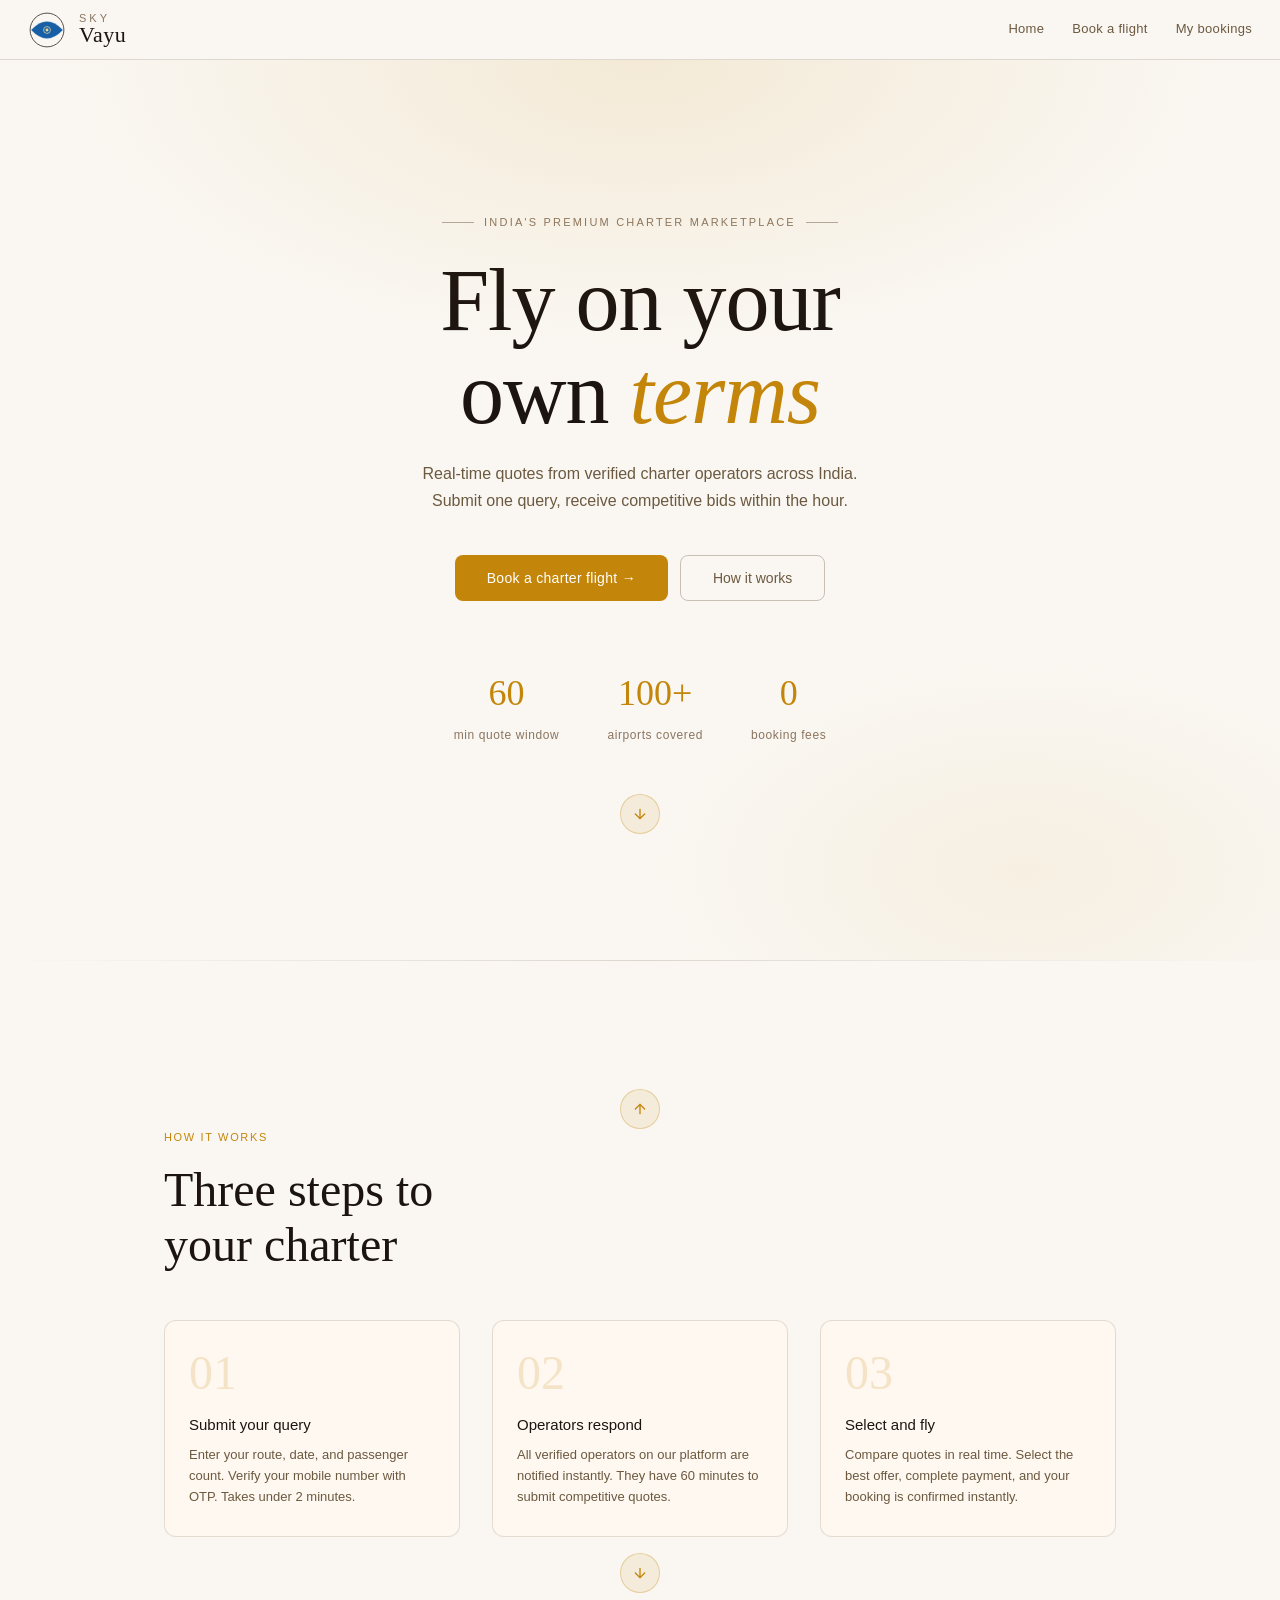
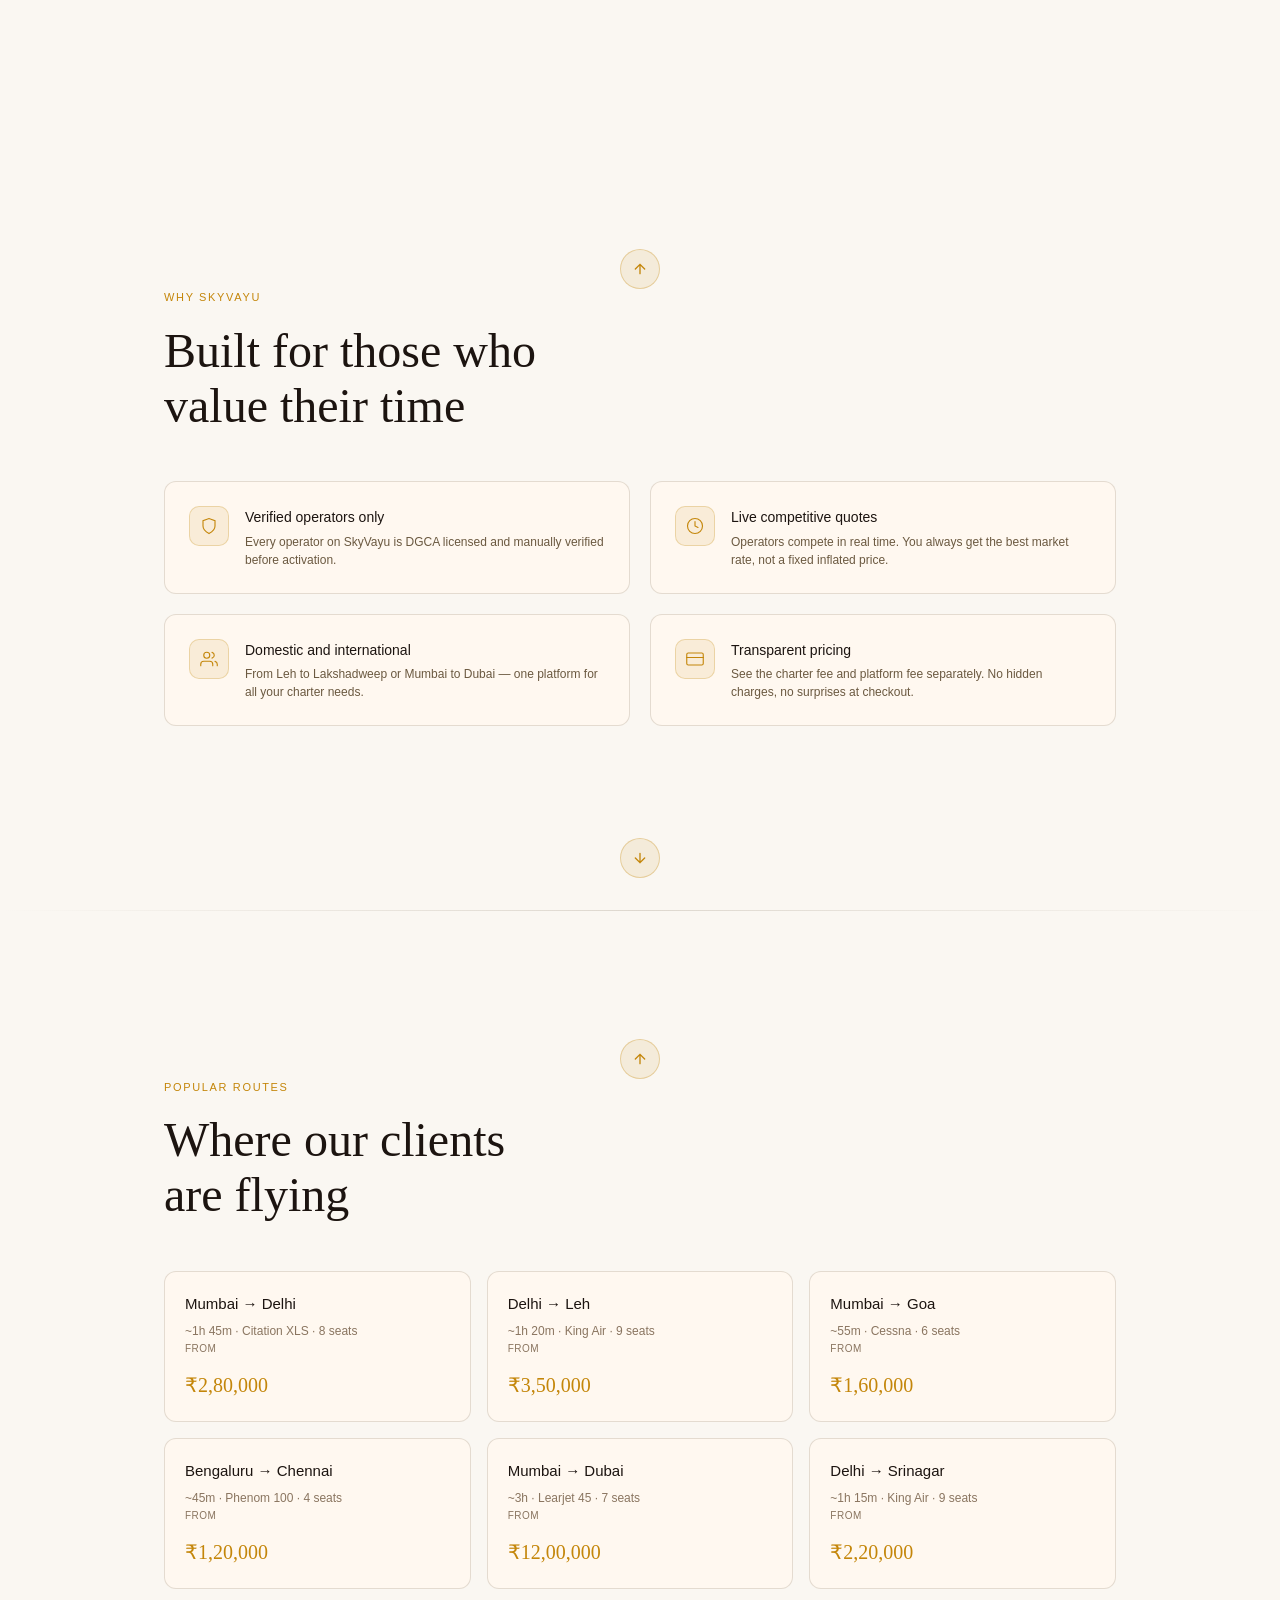
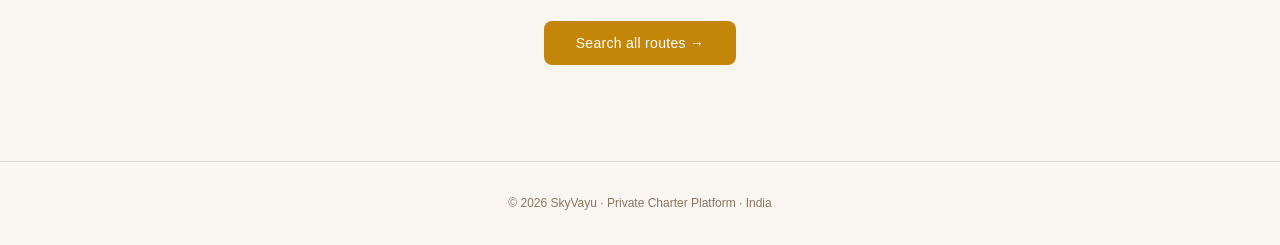
==== commit 740b5e2c: "Add files via upload" ====
--- a/index.html
+++ b/index.html
@@ -763,7 +763,7 @@
     <p class="hero-sub">Real-time quotes from verified charter operators across India. Submit one query, receive competitive bids within the hour.</p>
     <div class="hero-cta">
       <button class="btn-hero-primary" onclick="showPage('search')">Book a charter flight →</button>
-      <button class="btn-hero-outline" onclick="document.getElementById('section-how').scrollIntoView({behavior:'smooth'})">How it works</button>
+      <button class="btn-hero-outline" onclick="scrollToSection('section-how')">How it works</button>
     </div>
     <div class="hero-stats">
       <div class="hero-stat">
@@ -779,12 +779,22 @@
         <span class="hero-stat-label">booking fees</span>
       </div>
     </div>
+    <div class="scroll-btn-wrap" style="padding-top:48px;">
+      <button class="scroll-btn" onclick="scrollToSection('section-how')" title="Scroll down">
+        <svg width="16" height="16" viewBox="0 0 24 24" fill="none" stroke="currentColor" stroke-width="2" stroke-linecap="round"><path d="M12 5v14M5 12l7 7 7-7"/></svg>
+      </button>
+    </div>
   </div>
 
   <div class="section-divider"></div>
 
   <!-- How it works -->
   <div class="section" id="section-how" style="background:#FAF7F2;">
+    <div class="scroll-btn-wrap-top">
+      <button class="scroll-btn" onclick="scrollToSection('section-hero')" title="Scroll up">
+        <svg width="16" height="16" viewBox="0 0 24 24" fill="none" stroke="currentColor" stroke-width="2" stroke-linecap="round"><path d="M12 19V5M5 12l7-7 7 7"/></svg>
+      </button>
+    </div>
     <span class="section-tag">How it works</span>
     <h2 class="section-title">Three steps to<br>your charter</h2>
     <div class="steps">
@@ -804,10 +814,22 @@
         <div class="step-desc">Compare quotes in real time. Select the best offer, complete payment, and your booking is confirmed instantly.</div>
       </div>
     </div>
+    <div class="scroll-btn-wrap">
+      <button class="scroll-btn" onclick="scrollToSection('section-why')" title="Scroll down">
+        <svg width="16" height="16" viewBox="0 0 24 24" fill="none" stroke="currentColor" stroke-width="2" stroke-linecap="round"><path d="M12 5v14M5 12l7 7 7-7"/></svg>
+      </button>
+    </div>
+  </div>
+
   <div class="section-divider"></div>
 
   <!-- Why SkyVayu -->
   <div class="section" id="section-why" style="background:#FAF7F2;">
+    <div class="scroll-btn-wrap-top">
+      <button class="scroll-btn" onclick="scrollToSection('section-how')" title="Scroll up">
+        <svg width="16" height="16" viewBox="0 0 24 24" fill="none" stroke="currentColor" stroke-width="2" stroke-linecap="round"><path d="M12 19V5M5 12l7-7 7 7"/></svg>
+      </button>
+    </div>
     <span class="section-tag">Why SkyVayu</span>
     <h2 class="section-title">Built for those who<br>value their time</h2>
     <div class="trust-grid">
@@ -850,10 +872,22 @@
     </div>
   </div>
 
-    <div class="section-divider"></div>
+    <div class="scroll-btn-wrap">
+      <button class="scroll-btn" onclick="scrollToSection('section-routes')" title="Scroll down">
+        <svg width="16" height="16" viewBox="0 0 24 24" fill="none" stroke="currentColor" stroke-width="2" stroke-linecap="round"><path d="M12 5v14M5 12l7 7 7-7"/></svg>
+      </button>
+    </div>
+  </div>
+
+  <div class="section-divider"></div>
 
   <!-- Featured routes -->
   <div class="section" id="section-routes" style="background:#FAF7F2;">
+    <div class="scroll-btn-wrap-top">
+      <button class="scroll-btn" onclick="scrollToSection('section-why')" title="Scroll up">
+        <svg width="16" height="16" viewBox="0 0 24 24" fill="none" stroke="currentColor" stroke-width="2" stroke-linecap="round"><path d="M12 19V5M5 12l7-7 7 7"/></svg>
+      </button>
+    </div>
     <span class="section-tag">Popular routes</span>
     <h2 class="section-title">Where our clients<br>are flying</h2>
     <div class="routes-grid">
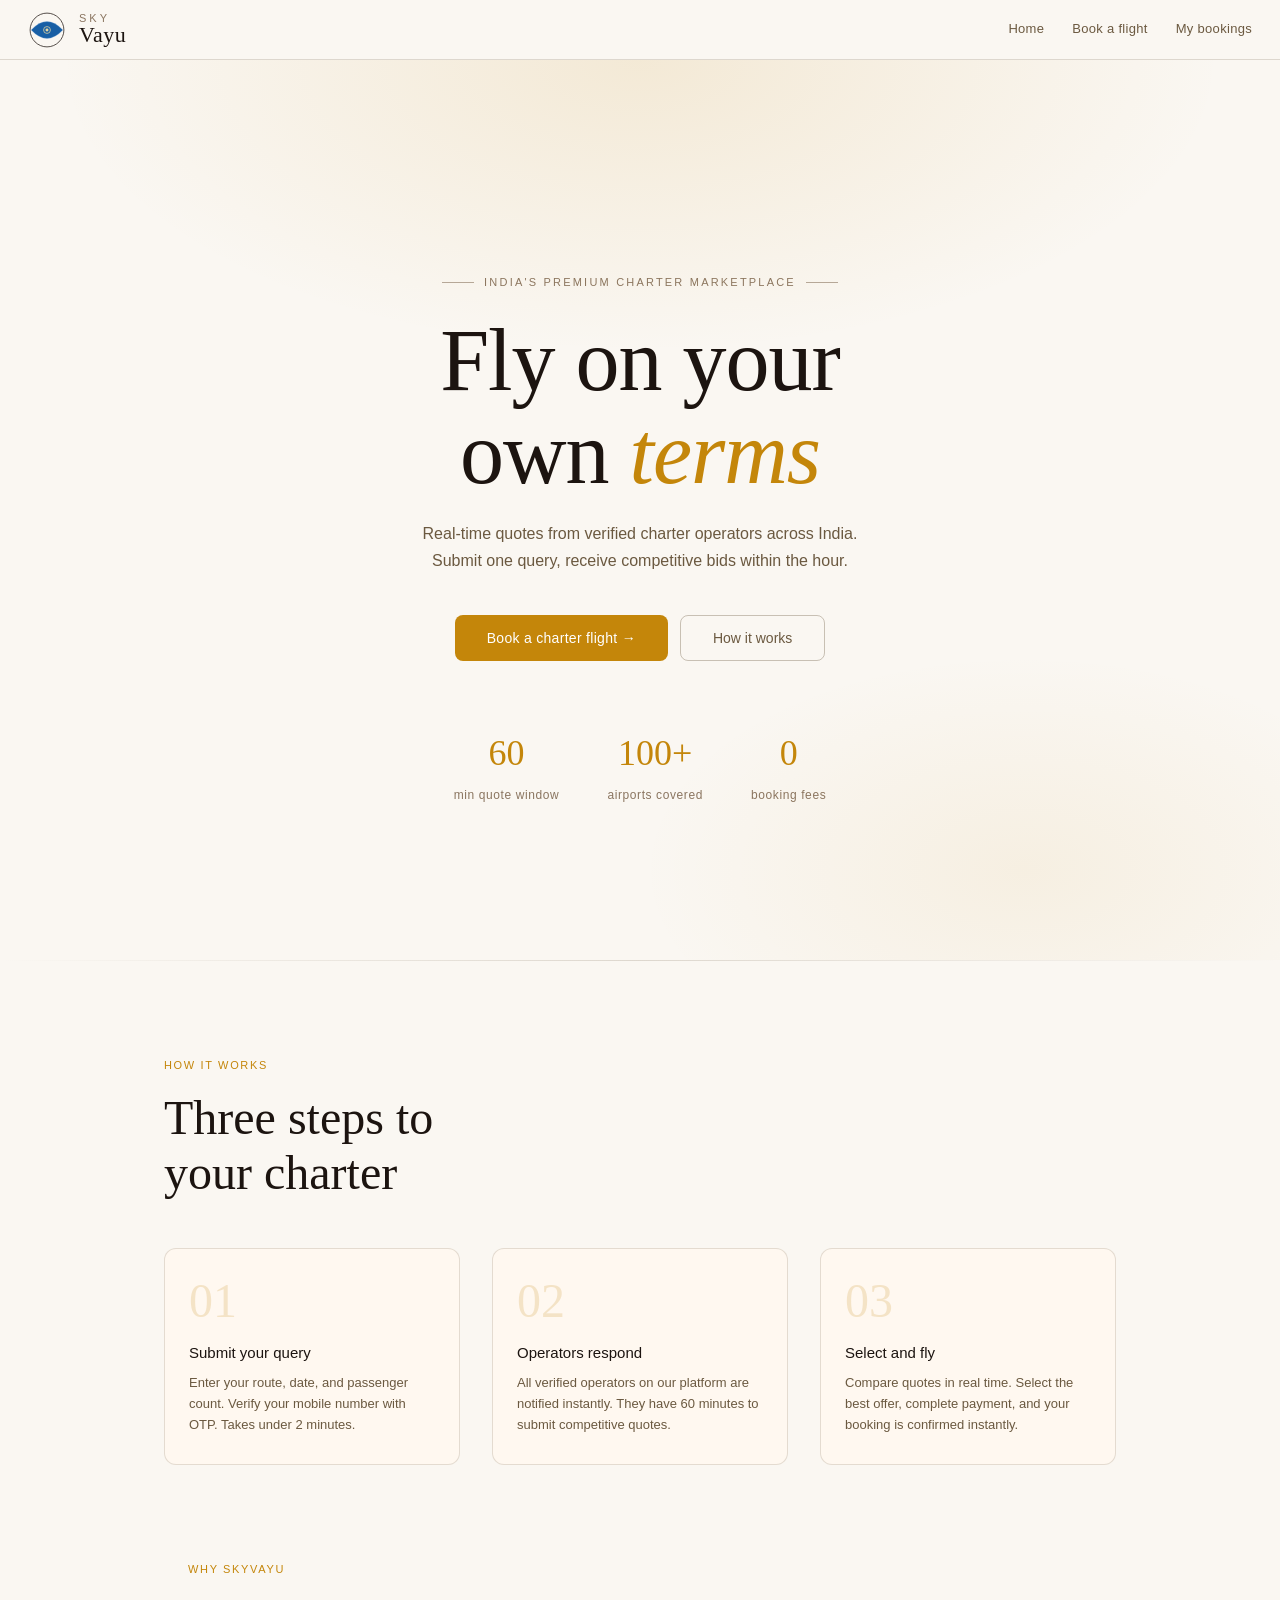
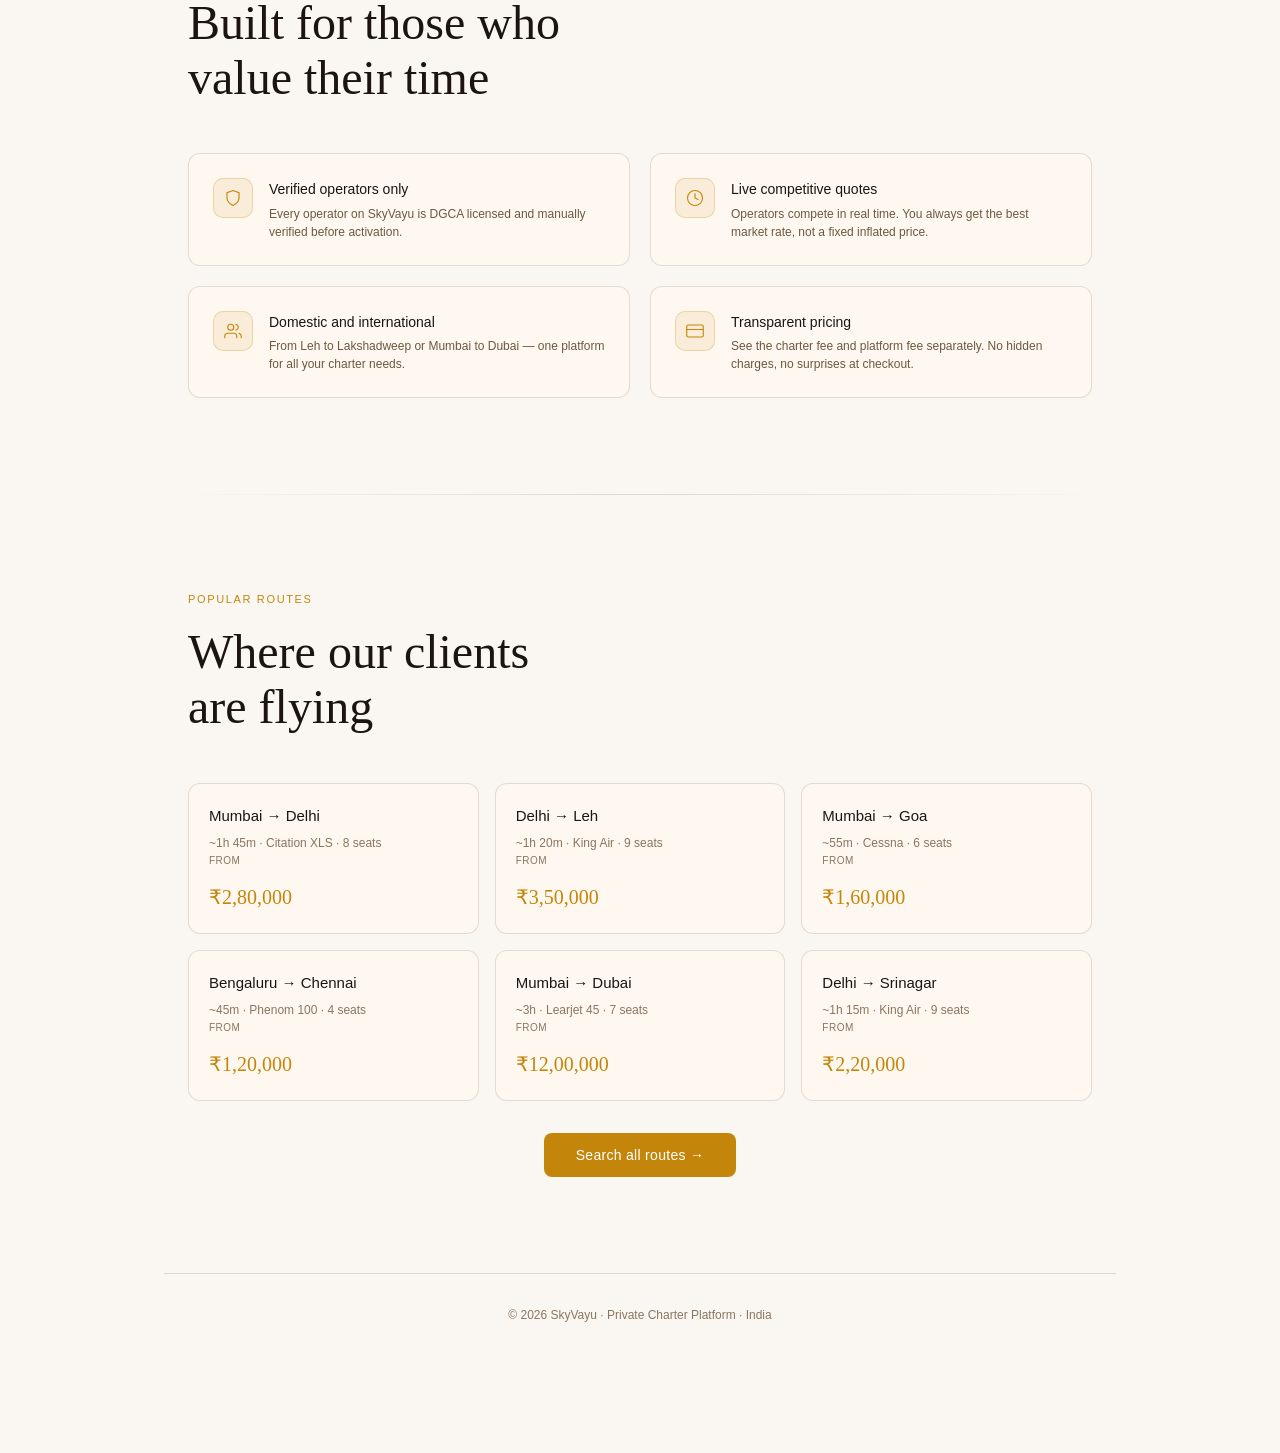
==== commit a3e5417a: "Add files via upload" ====
--- a/index.html
+++ b/index.html
@@ -763,7 +763,7 @@
     <p class="hero-sub">Real-time quotes from verified charter operators across India. Submit one query, receive competitive bids within the hour.</p>
     <div class="hero-cta">
       <button class="btn-hero-primary" onclick="showPage('search')">Book a charter flight →</button>
-      <button class="btn-hero-outline" onclick="scrollToSection('section-how')">How it works</button>
+      <button class="btn-hero-outline" onclick="document.getElementById('section-how').scrollIntoView({behavior:'smooth'})">How it works</button>
     </div>
     <div class="hero-stats">
       <div class="hero-stat">
@@ -779,22 +779,12 @@
         <span class="hero-stat-label">booking fees</span>
       </div>
     </div>
-    <div class="scroll-btn-wrap" style="padding-top:48px;">
-      <button class="scroll-btn" onclick="scrollToSection('section-how')" title="Scroll down">
-        <svg width="16" height="16" viewBox="0 0 24 24" fill="none" stroke="currentColor" stroke-width="2" stroke-linecap="round"><path d="M12 5v14M5 12l7 7 7-7"/></svg>
-      </button>
-    </div>
   </div>
 
   <div class="section-divider"></div>
 
   <!-- How it works -->
   <div class="section" id="section-how" style="background:#FAF7F2;">
-    <div class="scroll-btn-wrap-top">
-      <button class="scroll-btn" onclick="scrollToSection('section-hero')" title="Scroll up">
-        <svg width="16" height="16" viewBox="0 0 24 24" fill="none" stroke="currentColor" stroke-width="2" stroke-linecap="round"><path d="M12 19V5M5 12l7-7 7 7"/></svg>
-      </button>
-    </div>
     <span class="section-tag">How it works</span>
     <h2 class="section-title">Three steps to<br>your charter</h2>
     <div class="steps">
@@ -814,22 +804,10 @@
         <div class="step-desc">Compare quotes in real time. Select the best offer, complete payment, and your booking is confirmed instantly.</div>
       </div>
     </div>
-    <div class="scroll-btn-wrap">
-      <button class="scroll-btn" onclick="scrollToSection('section-why')" title="Scroll down">
-        <svg width="16" height="16" viewBox="0 0 24 24" fill="none" stroke="currentColor" stroke-width="2" stroke-linecap="round"><path d="M12 5v14M5 12l7 7 7-7"/></svg>
-      </button>
-    </div>
-  </div>
-
   <div class="section-divider"></div>
 
   <!-- Why SkyVayu -->
   <div class="section" id="section-why" style="background:#FAF7F2;">
-    <div class="scroll-btn-wrap-top">
-      <button class="scroll-btn" onclick="scrollToSection('section-how')" title="Scroll up">
-        <svg width="16" height="16" viewBox="0 0 24 24" fill="none" stroke="currentColor" stroke-width="2" stroke-linecap="round"><path d="M12 19V5M5 12l7-7 7 7"/></svg>
-      </button>
-    </div>
     <span class="section-tag">Why SkyVayu</span>
     <h2 class="section-title">Built for those who<br>value their time</h2>
     <div class="trust-grid">
@@ -872,22 +850,10 @@
     </div>
   </div>
 
-    <div class="scroll-btn-wrap">
-      <button class="scroll-btn" onclick="scrollToSection('section-routes')" title="Scroll down">
-        <svg width="16" height="16" viewBox="0 0 24 24" fill="none" stroke="currentColor" stroke-width="2" stroke-linecap="round"><path d="M12 5v14M5 12l7 7 7-7"/></svg>
-      </button>
-    </div>
-  </div>
-
-  <div class="section-divider"></div>
+    <div class="section-divider"></div>
 
   <!-- Featured routes -->
   <div class="section" id="section-routes" style="background:#FAF7F2;">
-    <div class="scroll-btn-wrap-top">
-      <button class="scroll-btn" onclick="scrollToSection('section-why')" title="Scroll up">
-        <svg width="16" height="16" viewBox="0 0 24 24" fill="none" stroke="currentColor" stroke-width="2" stroke-linecap="round"><path d="M12 19V5M5 12l7-7 7 7"/></svg>
-      </button>
-    </div>
     <span class="section-tag">Popular routes</span>
     <h2 class="section-title">Where our clients<br>are flying</h2>
     <div class="routes-grid">
@@ -1306,8 +1272,8 @@
 
 <script>
 /* ── Supabase REST (no library) ── */
-var SUPABASE_URL = 'https://zzhmlfpvahafbfnxarfe.supabase.co';
-var SUPABASE_KEY = 'eyJhbGciOiJIUzI1NiIsInR5cCI6IkpXVCJ9.eyJpc3MiOiJzdXBhYmFzZSIsInJlZiI6Inp6aG1sZnB2YWhhZmJmbnhhcmZlIiwicm9sZSI6ImFub24iLCJpYXQiOjE3NzQzMzIyOTksImV4cCI6MjA4OTkwODI5OX0.lYDclS65tuHss_v2SBQbuU__YelYIimsYWUqfwwoPBA';
+var SUPABASE_URL = 'https://avabdfbotzlqqhopuwjm.supabase.co';
+var SUPABASE_KEY = 'sb_publishable_k3-f2knVbBIrWN__8TTWlg_pUn-_nfs';
 var currentQueryId = null;
 var realtimeChannel = null;
 
@@ -2042,7 +2008,7 @@
     dHtml += '</div>';
     document.querySelector('#page-results .trip-summary').insertAdjacentHTML('afterend', dHtml);
 
-    saveQueryToSupabase({trip_type:'multi', sectors:routes, passengers:parseInt(pxm), status:'open'})
+    saveQueryToSupabase({trip_type:'multi', sectors:routes, passengers:parseInt(pxm), client_phone:otpPhone, status:'open'})
       .then(function(saved){ if(saved){currentQueryId=saved.id;} showPage('results'); });
     return;
   }
@@ -2082,15 +2048,16 @@
   document.getElementById('rs-pax').textContent   = px + ' passenger' + (px==1?'':'s');
 
   saveQueryToSupabase({
-    trip_type:   currentTripType,
-    departure:   dep,
-    destination: dest,
-    flight_date: d,
-    flight_time: t,
-    return_date: currentTripType==='return' ? document.getElementById('return-date').value : null,
-    return_time: currentTripType==='return' ? document.getElementById('return-time').value : null,
-    passengers:  parseInt(px),
-    status:      'open'
+    trip_type:    currentTripType,
+    departure:    dep,
+    destination:  dest,
+    flight_date:  d,
+    flight_time:  t,
+    return_date:  currentTripType==='return' ? document.getElementById('return-date').value : null,
+    return_time:  currentTripType==='return' ? document.getElementById('return-time').value : null,
+    passengers:   parseInt(px),
+    client_phone: otpPhone,
+    status:       'open'
   }).then(function(saved){ if(saved){currentQueryId=saved.id;} showPage('results'); });
 }
 function selectOp(name, aircraft, total, charter, platform) {
@@ -2160,6 +2127,9 @@
   el.classList.add('active');
   el.querySelector('input').checked = true;
 }
+
+document.querySelector('nav').classList.add('home-nav');
+document.body.classList.add('on-home');
 </script>
 </body>
 </html>
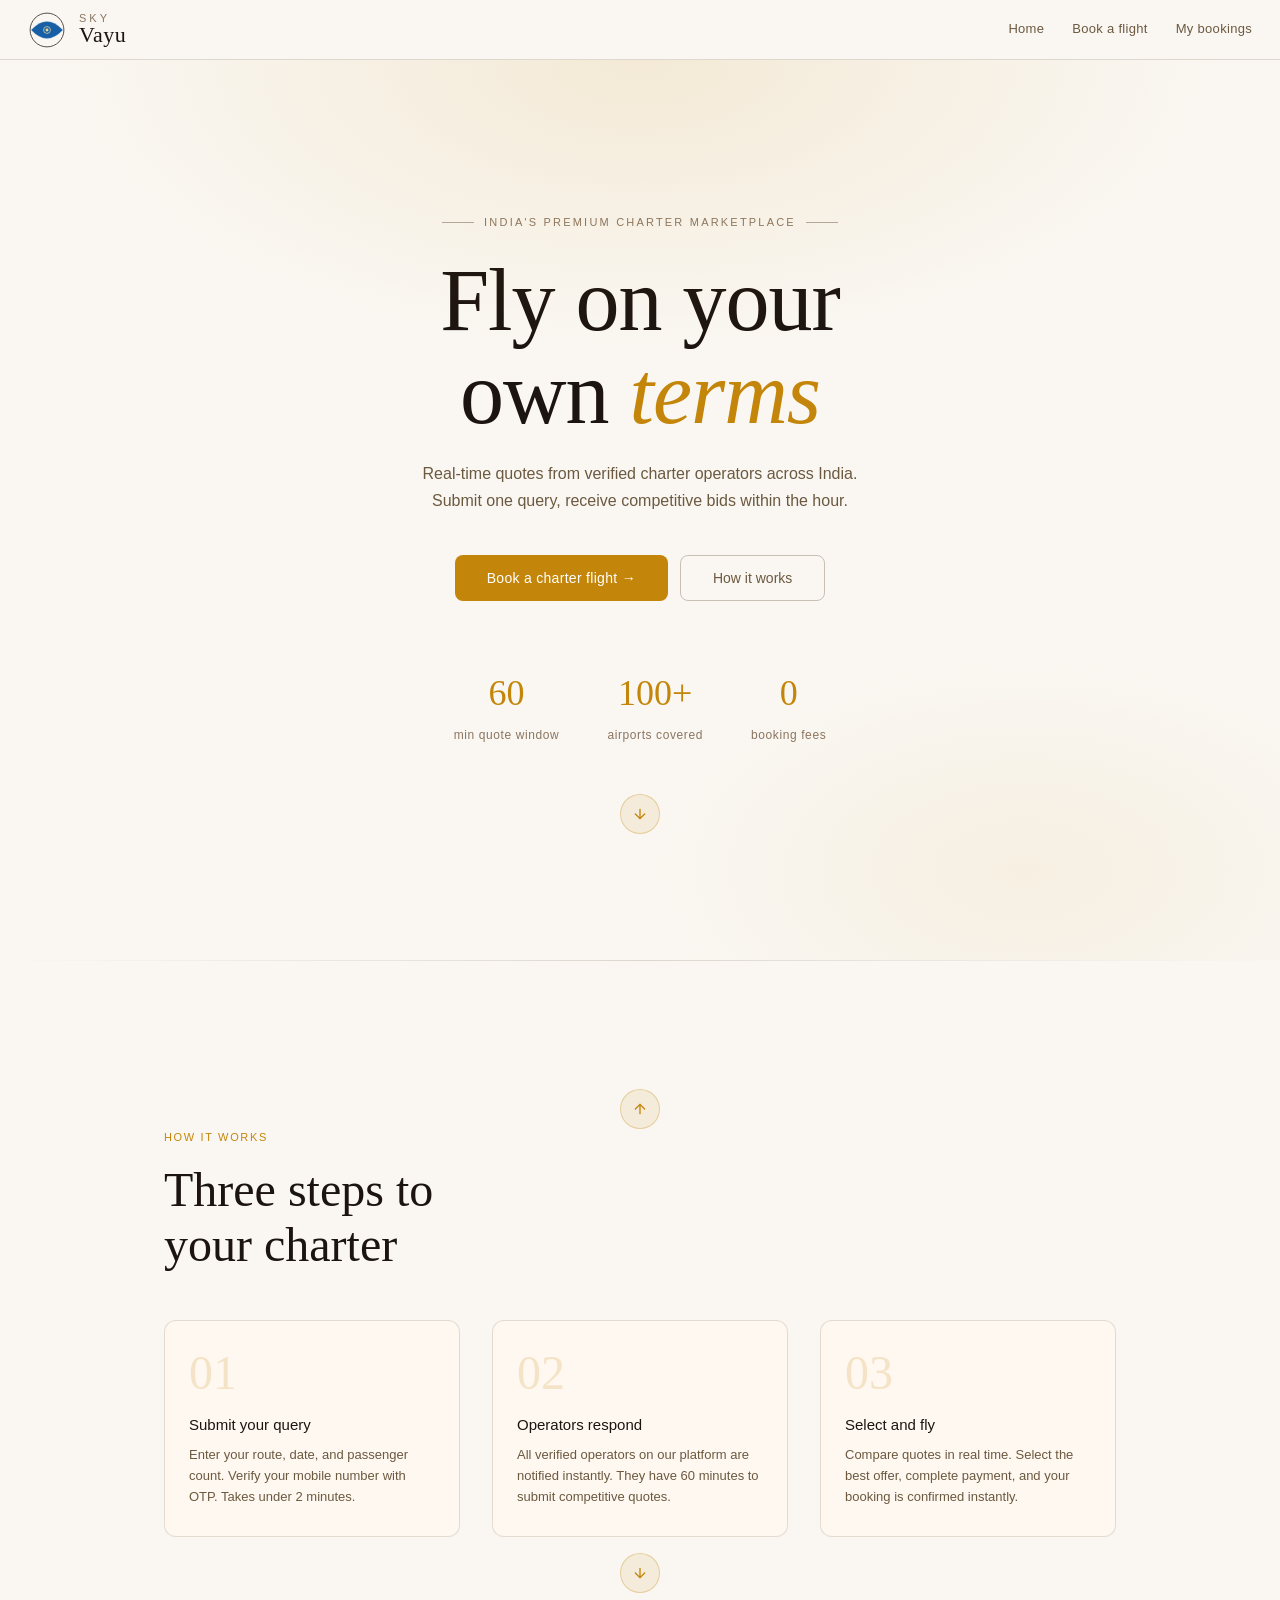
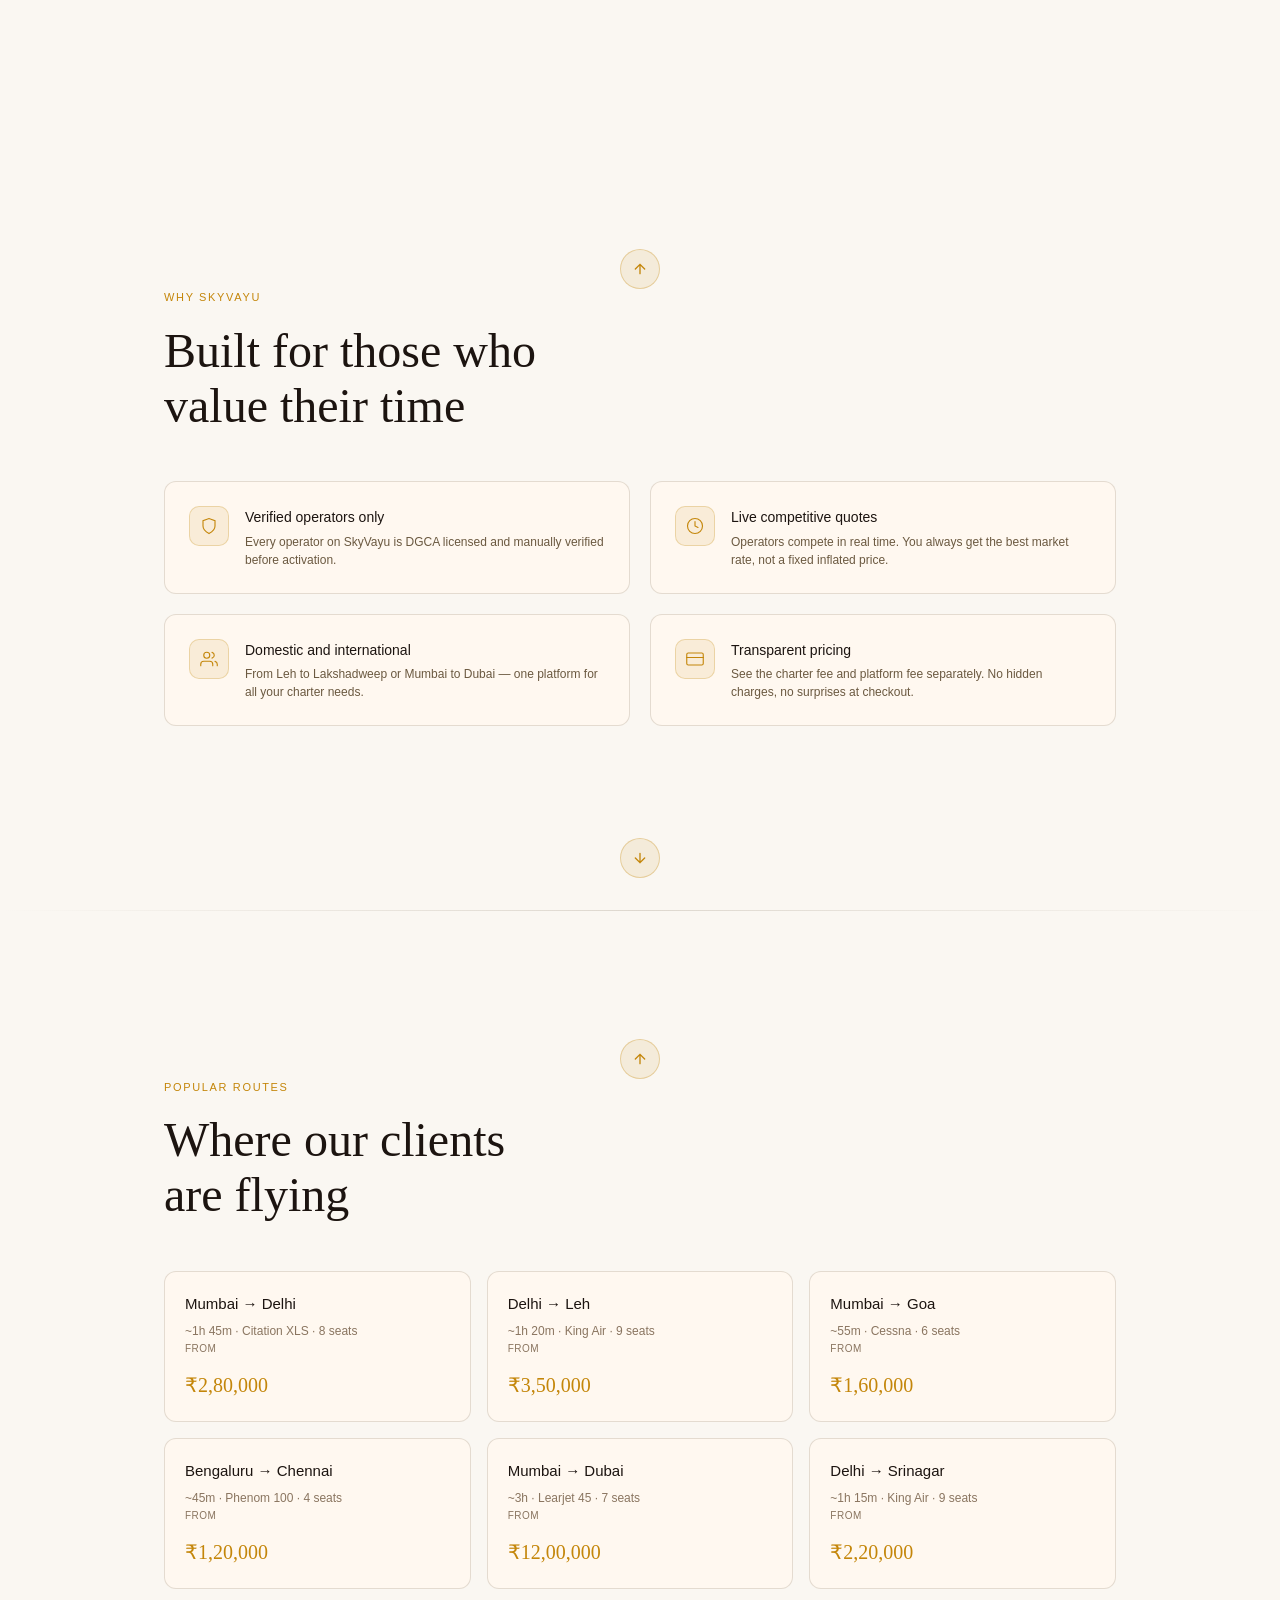
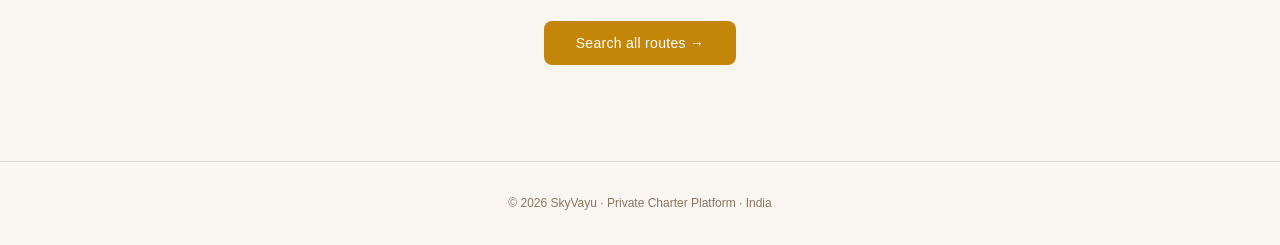
==== commit f0702375: "Add files via upload" ====
--- a/index.html
+++ b/index.html
@@ -763,7 +763,7 @@
     <p class="hero-sub">Real-time quotes from verified charter operators across India. Submit one query, receive competitive bids within the hour.</p>
     <div class="hero-cta">
       <button class="btn-hero-primary" onclick="showPage('search')">Book a charter flight →</button>
-      <button class="btn-hero-outline" onclick="document.getElementById('section-how').scrollIntoView({behavior:'smooth'})">How it works</button>
+      <button class="btn-hero-outline" onclick="scrollToSection('section-how')">How it works</button>
     </div>
     <div class="hero-stats">
       <div class="hero-stat">
@@ -779,12 +779,22 @@
         <span class="hero-stat-label">booking fees</span>
       </div>
     </div>
+    <div class="scroll-btn-wrap" style="padding-top:48px;">
+      <button class="scroll-btn" onclick="scrollToSection('section-how')" title="Scroll down">
+        <svg width="16" height="16" viewBox="0 0 24 24" fill="none" stroke="currentColor" stroke-width="2" stroke-linecap="round"><path d="M12 5v14M5 12l7 7 7-7"/></svg>
+      </button>
+    </div>
   </div>
 
   <div class="section-divider"></div>
 
   <!-- How it works -->
   <div class="section" id="section-how" style="background:#FAF7F2;">
+    <div class="scroll-btn-wrap-top">
+      <button class="scroll-btn" onclick="scrollToSection('section-hero')" title="Scroll up">
+        <svg width="16" height="16" viewBox="0 0 24 24" fill="none" stroke="currentColor" stroke-width="2" stroke-linecap="round"><path d="M12 19V5M5 12l7-7 7 7"/></svg>
+      </button>
+    </div>
     <span class="section-tag">How it works</span>
     <h2 class="section-title">Three steps to<br>your charter</h2>
     <div class="steps">
@@ -804,10 +814,22 @@
         <div class="step-desc">Compare quotes in real time. Select the best offer, complete payment, and your booking is confirmed instantly.</div>
       </div>
     </div>
+    <div class="scroll-btn-wrap">
+      <button class="scroll-btn" onclick="scrollToSection('section-why')" title="Scroll down">
+        <svg width="16" height="16" viewBox="0 0 24 24" fill="none" stroke="currentColor" stroke-width="2" stroke-linecap="round"><path d="M12 5v14M5 12l7 7 7-7"/></svg>
+      </button>
+    </div>
+  </div>
+
   <div class="section-divider"></div>
 
   <!-- Why SkyVayu -->
   <div class="section" id="section-why" style="background:#FAF7F2;">
+    <div class="scroll-btn-wrap-top">
+      <button class="scroll-btn" onclick="scrollToSection('section-how')" title="Scroll up">
+        <svg width="16" height="16" viewBox="0 0 24 24" fill="none" stroke="currentColor" stroke-width="2" stroke-linecap="round"><path d="M12 19V5M5 12l7-7 7 7"/></svg>
+      </button>
+    </div>
     <span class="section-tag">Why SkyVayu</span>
     <h2 class="section-title">Built for those who<br>value their time</h2>
     <div class="trust-grid">
@@ -850,10 +872,22 @@
     </div>
   </div>
 
-    <div class="section-divider"></div>
+    <div class="scroll-btn-wrap">
+      <button class="scroll-btn" onclick="scrollToSection('section-routes')" title="Scroll down">
+        <svg width="16" height="16" viewBox="0 0 24 24" fill="none" stroke="currentColor" stroke-width="2" stroke-linecap="round"><path d="M12 5v14M5 12l7 7 7-7"/></svg>
+      </button>
+    </div>
+  </div>
+
+  <div class="section-divider"></div>
 
   <!-- Featured routes -->
   <div class="section" id="section-routes" style="background:#FAF7F2;">
+    <div class="scroll-btn-wrap-top">
+      <button class="scroll-btn" onclick="scrollToSection('section-why')" title="Scroll up">
+        <svg width="16" height="16" viewBox="0 0 24 24" fill="none" stroke="currentColor" stroke-width="2" stroke-linecap="round"><path d="M12 19V5M5 12l7-7 7 7"/></svg>
+      </button>
+    </div>
     <span class="section-tag">Popular routes</span>
     <h2 class="section-title">Where our clients<br>are flying</h2>
     <div class="routes-grid">
@@ -2127,9 +2161,6 @@
   el.classList.add('active');
   el.querySelector('input').checked = true;
 }
-
-document.querySelector('nav').classList.add('home-nav');
-document.body.classList.add('on-home');
 </script>
 </body>
 </html>
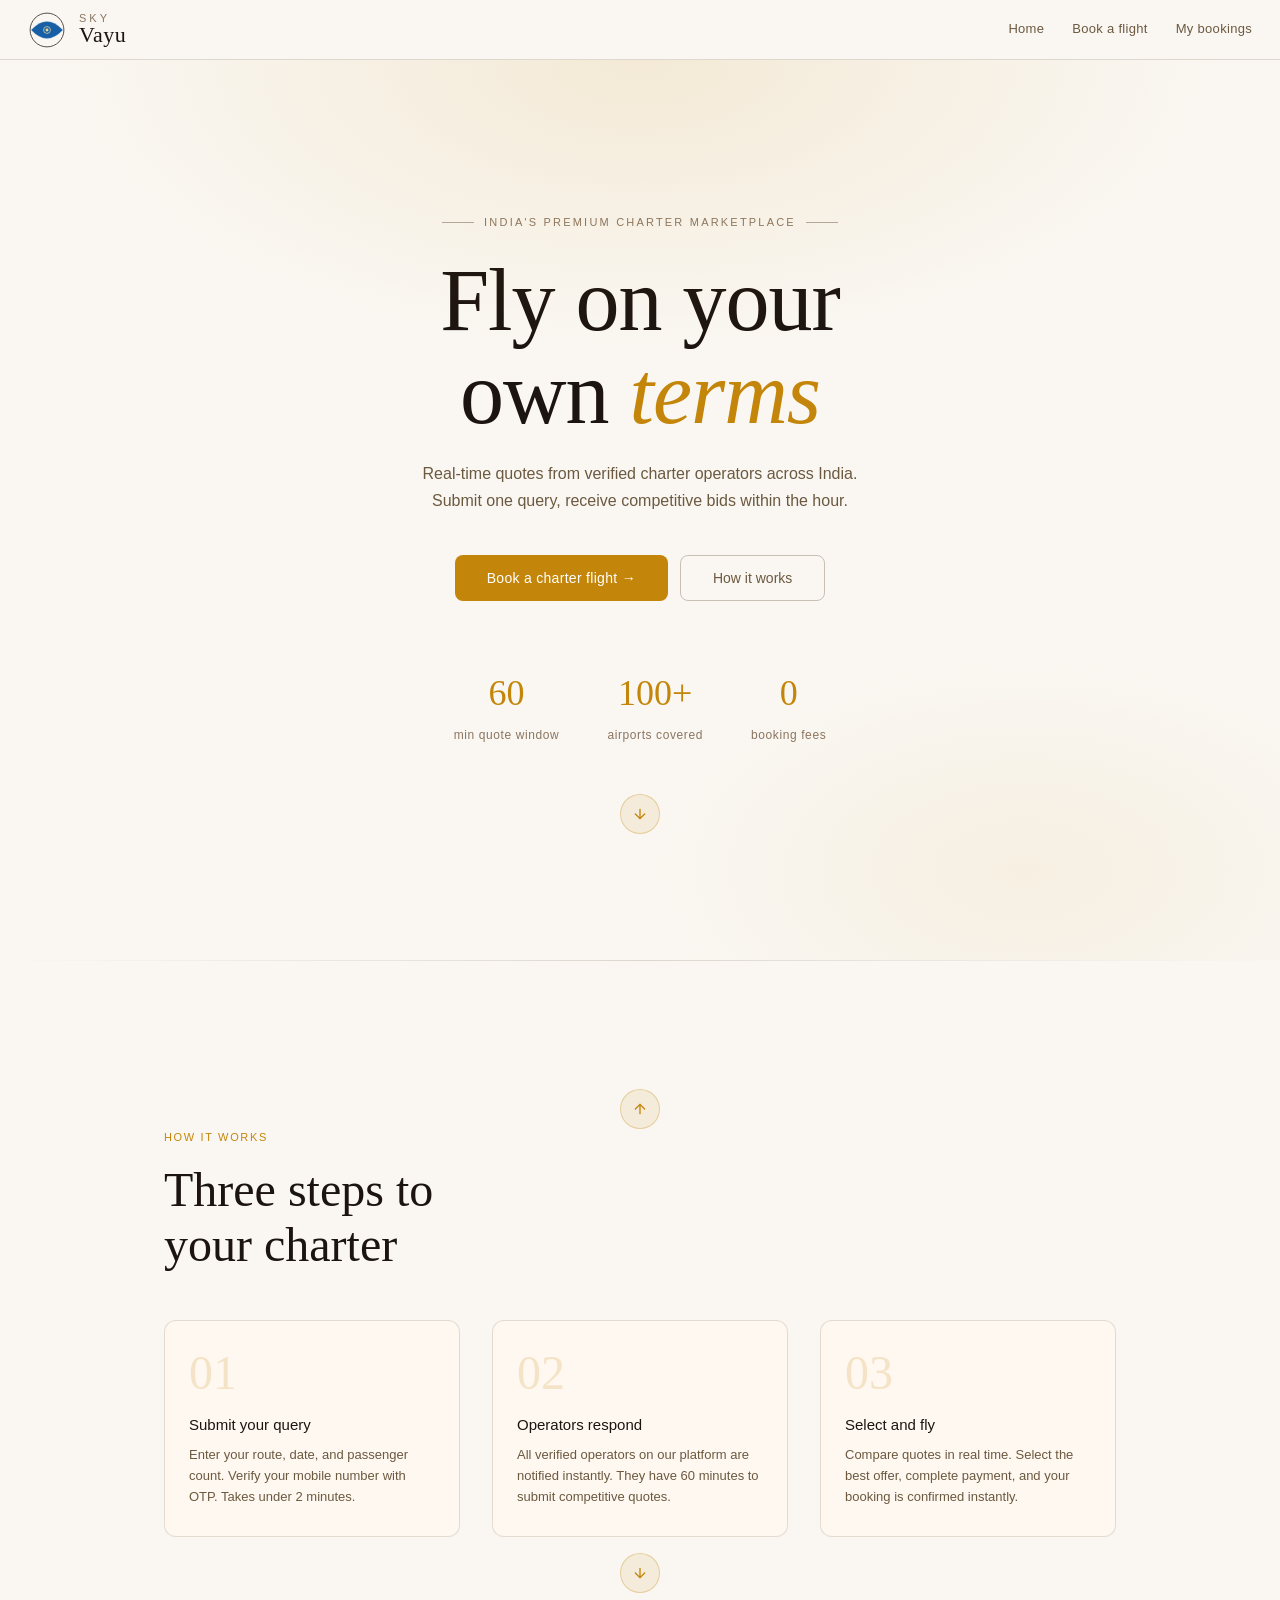
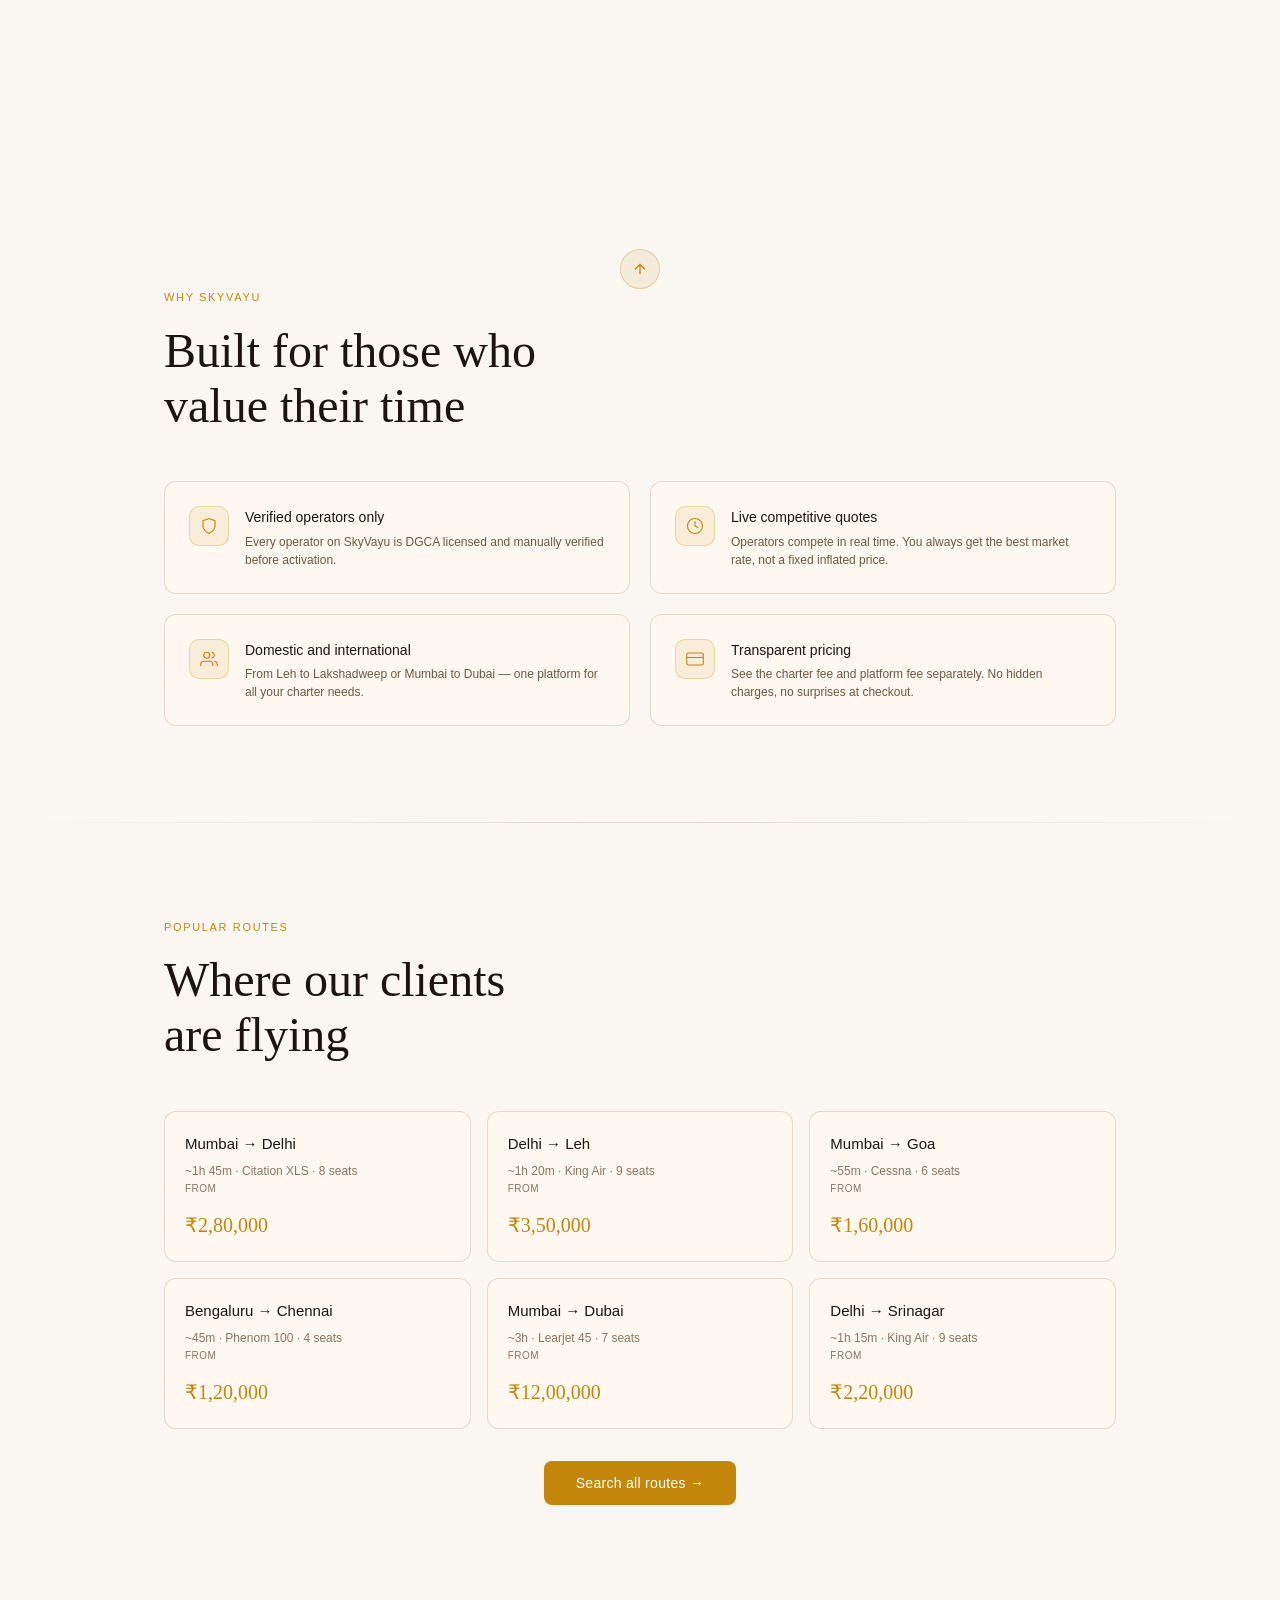
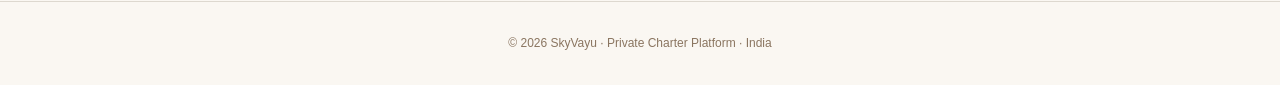
==== commit a4444f81: "Add files via upload" ====
--- a/index.html
+++ b/index.html
@@ -96,10 +96,10 @@
 .nav-links a:hover{color:var(--gold);}
 
 /* ── Pages ── */
-.page{display:none;max-width:680px;margin:0 auto;padding:40px 20px 80px;}
-.page.active{display:block;}
-#page-home{max-width:none;margin:0;padding:0;}
-#page-home.active{display:block;}
+.page{display:none !important;max-width:680px;margin:0 auto;padding:40px 20px 80px;}
+.page.active{display:block !important;}
+#page-home{max-width:100%;width:100%;margin:0;padding:0;background:#FAF7F2;}
+#page-home.active{display:block !important;}
 
 /* ── Hero heading ── */
 .page-hero{margin-bottom:32px;}
@@ -872,22 +872,10 @@
     </div>
   </div>
 
-    <div class="scroll-btn-wrap">
-      <button class="scroll-btn" onclick="scrollToSection('section-routes')" title="Scroll down">
-        <svg width="16" height="16" viewBox="0 0 24 24" fill="none" stroke="currentColor" stroke-width="2" stroke-linecap="round"><path d="M12 5v14M5 12l7 7 7-7"/></svg>
-      </button>
-    </div>
-  </div>
-
   <div class="section-divider"></div>
 
   <!-- Featured routes -->
   <div class="section" id="section-routes" style="background:#FAF7F2;">
-    <div class="scroll-btn-wrap-top">
-      <button class="scroll-btn" onclick="scrollToSection('section-why')" title="Scroll up">
-        <svg width="16" height="16" viewBox="0 0 24 24" fill="none" stroke="currentColor" stroke-width="2" stroke-linecap="round"><path d="M12 19V5M5 12l7-7 7 7"/></svg>
-      </button>
-    </div>
     <span class="section-tag">Popular routes</span>
     <h2 class="section-title">Where our clients<br>are flying</h2>
     <div class="routes-grid">
@@ -2161,6 +2149,10 @@
   el.classList.add('active');
   el.querySelector('input').checked = true;
 }
+
+// Apply homepage styles on initial load
+document.querySelector('nav').classList.add('home-nav');
+document.body.classList.add('on-home');
 </script>
 </body>
 </html>
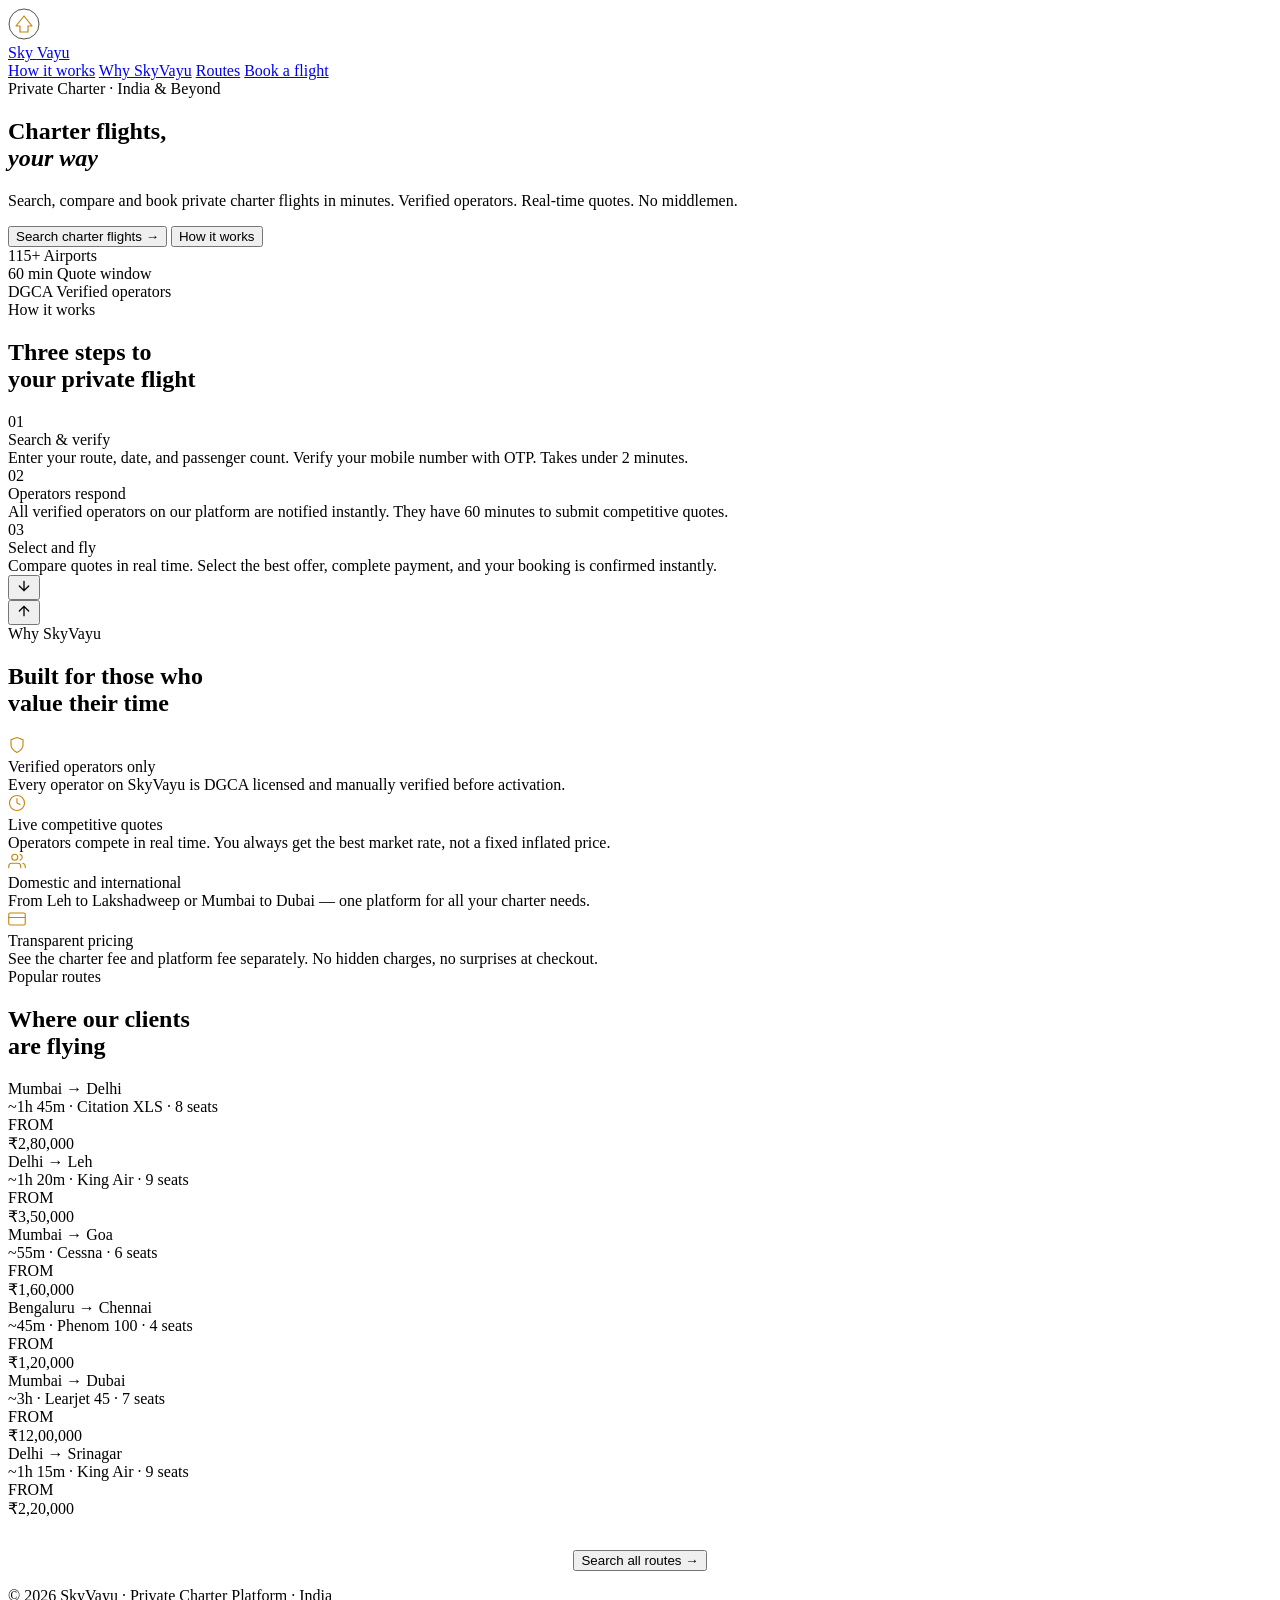
==== commit c8f26d2f: "Add files via upload" ====
--- a/index.html
+++ b/index.html
@@ -4,2155 +4,192 @@
 <meta charset="UTF-8"/>
 <meta name="viewport" content="width=device-width,initial-scale=1.0"/>
 <title>SkyVayu — Private Charter Flights</title>
+<link rel="stylesheet" href="css/base.css"/>
+<link rel="stylesheet" href="css/home.css"/>
+</head>
+<body class="on-home">
 
-<style>
-*,*::before,*::after{box-sizing:border-box;margin:0;padding:0}
-:root{
-  --bg:#0C1E36;
-  --bg-secondary:#0E2040;
-  --bg-card:#132B4A;
-  --bg-card-hover:#163354;
-  --gold:#E8D8A0;
-  --gold-dim:rgba(232,216,160,0.6);
-  --gold-faint:rgba(232,216,160,0.08);
-  --blue:#185FA5;
-  --blue-light:#85B7EB;
-  --blue-faint:rgba(24,95,165,0.15);
-  --blue-border:rgba(133,183,235,0.2);
-  --green:#3B6D11;
-  --green-light:#97C459;
-  --green-faint:rgba(59,109,17,0.2);
-  --text:#EEE8D5;
-  --text-secondary:rgba(232,216,160,0.55);
-  --text-tertiary:rgba(133,183,235,0.5);
-  --border:rgba(133,183,235,0.12);
-  --border-hover:rgba(133,183,235,0.28);
-  --radius:8px;
-  --radius-lg:12px;
-  --font-display:Georgia, 'Times New Roman', serif;
-  --font:-apple-system, BlinkMacSystemFont, 'Segoe UI', sans-serif;
-}
-html{scroll-behavior:smooth}
-body{font-family:var(--font);background:var(--bg);color:var(--text);min-height:100vh;font-size:15px;line-height:1.6}
-
-/* ── Homepage body override ── */
-body.on-home{background:#FAF7F2;color:#1C1410;}
-body.on-home nav{background:rgba(250,247,242,0.95) !important;border-bottom:0.5px solid rgba(107,89,64,0.2) !important;}
-
-/* ── Nav — switches color on homepage ── */
-nav{
-  background:rgba(12,30,54,0.92);
-  backdrop-filter:blur(12px);
-  border-bottom:0.5px solid var(--border);
-  padding:0 28px;
-  height:60px;
-  display:flex;
-  align-items:center;
-  justify-content:space-between;
-  position:sticky;
-  top:0;
-  z-index:100;
-  transition:background .3s, border-color .3s;
-}
-nav.home-nav{
-  background:rgba(250,247,242,0.95);
-  border-bottom:0.5px solid rgba(107,89,64,0.2);
-}
-nav.home-nav .logo-sky{color:#8A7560;}
-nav.home-nav .logo-vayu{color:#1C1410;}
-nav.home-nav .nav-links a{color:#6B5940;}
-nav.home-nav .nav-links a:hover{color:#C4860A;}
-nav.home-nav .logo-mark circle:first-child{stroke:#1C1410 !important;}
-
-/* ── Scroll nav buttons ── */
-.scroll-btn{
-  display:block;
-  margin:0 auto;
-  width:40px;height:40px;
-  border-radius:50%;
-  background:rgba(196,134,10,0.1);
-  border:0.5px solid rgba(196,134,10,0.3);
-  cursor:pointer;
-  display:flex;align-items:center;justify-content:center;
-  transition:all .2s;
-  color:#C4860A;
-}
-.scroll-btn:hover{background:rgba(196,134,10,0.2);border-color:#C4860A;}
-.scroll-btn-wrap{
-  display:flex;justify-content:center;
-  padding:16px 0 32px;
-}
-.scroll-btn-wrap-top{
-  display:flex;justify-content:center;
-  padding:32px 0 0;
-}
-.logo-wrap{display:flex;align-items:center;gap:13px;cursor:pointer;}
-.logo-mark svg{display:block;}
-.logo-text{display:flex;flex-direction:column;line-height:1;}
-.logo-sky{font-family:var(--font);font-weight:300;font-size:11px;letter-spacing:3px;color:var(--blue-light);text-transform:uppercase;}
-.logo-vayu{font-family:var(--font-display);font-weight:500;font-size:22px;color:var(--gold);letter-spacing:0.5px;}
-.nav-links{display:flex;gap:28px;align-items:center;}
-.nav-links a{font-size:13px;color:var(--text-secondary);text-decoration:none;cursor:pointer;letter-spacing:0.3px;transition:color .2s;}
-.nav-links a:hover{color:var(--gold);}
-
-/* ── Pages ── */
-.page{display:none !important;max-width:680px;margin:0 auto;padding:40px 20px 80px;}
-.page.active{display:block !important;}
-#page-home{max-width:100%;width:100%;margin:0;padding:0;background:#FAF7F2;}
-#page-home.active{display:block !important;}
-
-/* ── Hero heading ── */
-.page-hero{margin-bottom:32px;}
-.page-hero h1{font-family:var(--font-display);font-size:38px;font-weight:300;color:var(--gold);letter-spacing:0.5px;line-height:1.2;margin-bottom:6px;}
-.page-hero p{font-size:14px;color:var(--text-secondary);letter-spacing:0.2px;}
-.page-hero h2{font-family:var(--font-display);font-size:28px;font-weight:300;color:var(--gold);letter-spacing:0.5px;margin-bottom:6px;}
-
-/* ── Cards ── */
-.card{
-  background:var(--bg-card);
-  border:0.5px solid var(--border);
-  border-radius:var(--radius-lg);
-  padding:20px 22px;
-  margin-bottom:14px;
-}
-
-/* ── Section labels ── */
-.section-label{
-  font-size:10px;
-  font-weight:500;
-  color:var(--text-tertiary);
-  text-transform:uppercase;
-  letter-spacing:.1em;
-  margin:28px 0 10px;
-}
-
-/* ── Fields ── */
-.field-group{margin-bottom:16px;}
-.field-label{font-size:12px;color:var(--text-secondary);display:block;margin-bottom:6px;letter-spacing:0.2px;}
-input[type=text],input[type=number],input[type=date],input[type=time],input[type=password]{
-  width:100%;
-  height:40px;
-  padding:0 14px;
-  border:0.5px solid var(--border-hover);
-  border-radius:var(--radius);
-  background:rgba(255,255,255,0.04);
-  color:var(--text);
-  font-size:14px;
-  font-family:var(--font);
-  outline:none;
-  transition:border-color .2s, box-shadow .2s;
-}
-input:focus{border-color:var(--blue-light);box-shadow:0 0 0 3px rgba(133,183,235,.1);}
-input::placeholder{color:rgba(133,183,235,0.3);}
-input[type=date]::-webkit-calendar-picker-indicator{filter:invert(0.6);}
-
-/* ── Grid ── */
-.grid-2{display:grid;grid-template-columns:1fr 1fr;gap:14px;}
-.grid-3{display:grid;grid-template-columns:1fr 1fr 1fr;gap:14px;}
-
-/* ── Toggles ── */
-.toggle-group{display:flex;gap:6px;}
-.toggle-btn{
-  flex:1;padding:8px;font-size:12px;
-  border:0.5px solid var(--border-hover);
-  border-radius:var(--radius);
-  background:transparent;
-  color:var(--text-secondary);
-  cursor:pointer;
-  font-family:var(--font);
-  transition:all .15s;
-}
-.toggle-btn.active{background:var(--blue-faint);color:var(--blue-light);border-color:var(--blue-border);}
-
-/* ── Buttons ── */
-.btn-primary{
-  width:100%;padding:14px;font-size:14px;font-weight:500;
-  background:var(--blue);color:#fff;
-  border:none;border-radius:var(--radius);
-  cursor:pointer;font-family:var(--font);
-  margin-top:10px;letter-spacing:0.3px;
-  transition:background .2s, transform .1s;
-}
-.btn-primary:hover{background:#1a6dbb;}
-.btn-primary:active{transform:scale(.99);}
-.btn-success{
-  width:100%;padding:14px;font-size:14px;font-weight:500;
-  background:var(--green);color:#fff;
-  border:none;border-radius:var(--radius);
-  cursor:pointer;font-family:var(--font);
-  margin-top:10px;letter-spacing:0.3px;
-  transition:background .2s;
-}
-.btn-success:hover{background:#457d14;}
-.btn-outline{
-  width:100%;padding:12px;font-size:13px;
-  background:transparent;
-  border:0.5px solid var(--border-hover);
-  border-radius:var(--radius);
-  cursor:pointer;color:var(--text-secondary);
-  font-family:var(--font);margin-top:10px;
-  transition:border-color .2s, color .2s;
-}
-.btn-outline:hover{border-color:var(--blue-border);color:var(--blue-light);}
-.btn-select{
-  padding:8px 18px;font-size:13px;
-  background:transparent;
-  border:0.5px solid var(--border-hover);
-  border-radius:var(--radius);
-  cursor:pointer;color:var(--text);
-  font-family:var(--font);
-  transition:all .15s;
-}
-.btn-select:hover{background:var(--blue-faint);border-color:var(--blue-border);color:var(--blue-light);}
-
-/* ── Badges ── */
-.badge{display:inline-block;font-size:11px;font-weight:500;padding:3px 10px;border-radius:20px;letter-spacing:0.3px;}
-.badge-success{background:var(--green-faint);color:var(--green-light);border:0.5px solid rgba(59,109,17,0.3);}
-.badge-warning{background:rgba(186,117,23,0.15);color:#EF9F27;border:0.5px solid rgba(186,117,23,0.25);}
-
-/* ── Divider ── */
-.divider{border:none;border-top:0.5px solid var(--border);margin:16px 0;}
-
-/* ── Row ── */
-.row{display:flex;justify-content:space-between;align-items:center;padding:10px 0;border-bottom:0.5px solid var(--border);font-size:14px;}
-.row:last-child{border-bottom:none;}
-.row-label{color:var(--text-secondary);}
-.row-value{font-weight:500;color:var(--text);}
-
-/* ── Trip summary ── */
-.trip-summary{
-  background:rgba(255,255,255,0.03);
-  border:0.5px solid var(--border);
-  border-radius:var(--radius);
-  padding:14px 18px;
-  margin-bottom:24px;
-  display:flex;gap:28px;flex-wrap:wrap;
-}
-.trip-item{font-size:12px;color:var(--text-secondary);}
-.trip-item span{color:var(--gold);font-weight:500;display:block;font-size:14px;margin-bottom:2px;}
-
-/* ── Quote card ── */
-.quote-card{
-  background:var(--bg-card);
-  border:0.5px solid var(--border);
-  border-radius:var(--radius-lg);
-  padding:18px 20px;
-  margin-bottom:10px;
-  transition:border-color .2s;
-}
-.quote-card:hover{border-color:var(--blue-border);}
-.quote-card.pending{opacity:.5;}
-.op-name{font-size:15px;font-weight:500;color:var(--text);margin-bottom:2px;}
-.op-meta{font-size:12px;color:var(--text-secondary);}
-.detail-row{display:flex;gap:20px;margin-top:12px;flex-wrap:wrap;}
-.detail-item{font-size:12px;color:var(--text-secondary);}
-.detail-item strong{color:var(--blue-light);font-weight:500;}
-.quote-footer{display:flex;justify-content:space-between;align-items:center;margin-top:14px;padding-top:14px;border-top:0.5px solid var(--border);}
-.quote-amount{font-family:var(--font-display);font-size:26px;font-weight:400;color:var(--gold);}
-.quote-amount-label{font-size:11px;color:var(--text-secondary);margin-bottom:2px;}
-
-/* ── Payment tabs ── */
-.pay-tabs{display:flex;border-bottom:0.5px solid var(--border);margin-bottom:18px;}
-.pay-tab{
-  flex:1;padding:10px 8px;font-size:13px;
-  border:none;background:transparent;
-  color:var(--text-secondary);cursor:pointer;
-  font-family:var(--font);text-align:center;
-  border-bottom:2px solid transparent;
-  margin-bottom:-0.5px;
-  transition:all .15s;
-}
-.pay-tab.active{color:var(--blue-light);border-bottom-color:var(--blue-light);}
-.pay-panel{display:none;}
-.pay-panel.active{display:block;}
-.upi-apps{display:flex;gap:8px;margin-bottom:14px;}
-.upi-app{
-  flex:1;padding:9px 6px;
-  border:0.5px solid var(--border-hover);
-  border-radius:var(--radius);
-  font-size:12px;text-align:center;
-  cursor:pointer;color:var(--text);
-  background:transparent;font-family:var(--font);
-  transition:all .15s;
-}
-.upi-app.active{border-color:var(--blue-border);background:var(--blue-faint);color:var(--blue-light);}
-.bank-option{
-  display:flex;align-items:center;gap:10px;
-  padding:10px 14px;
-  border:0.5px solid var(--border);
-  border-radius:var(--radius);
-  margin-bottom:8px;cursor:pointer;font-size:14px;
-  color:var(--text);transition:all .15s;
-}
-.bank-option.active{border-color:var(--blue-border);background:var(--blue-faint);color:var(--blue-light);}
-.bank-option input[type=radio]{accent-color:var(--blue-light);width:auto;height:auto;background:none;border:none;}
-
-/* ── Total row ── */
-.total-row{
-  display:flex;justify-content:space-between;align-items:center;
-  padding-top:14px;margin-top:4px;
-  border-top:0.5px solid var(--border);
-}
-
-/* ── Success banner ── */
-.success-banner{
-  background:var(--green-faint);
-  border:0.5px solid rgba(59,109,17,0.3);
-  border-radius:var(--radius-lg);
-  padding:32px 24px;
-  text-align:center;
-  margin-bottom:24px;
-}
-.check-circle{
-  width:60px;height:60px;border-radius:50%;
-  background:rgba(59,109,17,0.2);
-  border:1px solid rgba(151,196,89,0.3);
-  display:flex;align-items:center;justify-content:center;
-  margin:0 auto 16px;
-}
-.ref-box{
-  background:rgba(0,0,0,.2);
-  border-radius:var(--radius);
-  padding:12px 18px;
-  display:flex;justify-content:space-between;align-items:center;
-  margin-top:16px;
-  border:0.5px solid var(--border);
-}
-.ref-code{font-size:18px;font-weight:500;letter-spacing:.1em;font-family:monospace;color:var(--gold);}
-
-/* ── Timeline ── */
-.timeline{list-style:none;}
-.timeline li{display:flex;gap:14px;padding-bottom:18px;}
-.timeline li:last-child{padding-bottom:0;}
-.tl-dot{width:10px;height:10px;border-radius:50%;margin-top:5px;flex-shrink:0;}
-.tl-done{background:var(--green-light);}
-.tl-pending{background:transparent;border:1.5px solid var(--border-hover);}
-.tl-text{font-size:13px;color:var(--text);}
-.tl-sub{font-size:12px;color:var(--text-secondary);margin-top:2px;}
-
-/* ── Special requirements label ── */
-.req-label{font-size:10px;font-weight:500;color:var(--text-tertiary);text-transform:uppercase;letter-spacing:.1em;margin:20px 0 12px;}
-
-@media(max-width:500px){
-  .grid-2,.grid-3{grid-template-columns:1fr;}
-  .nav-links{display:none;}
-  .page-hero h1{font-size:30px;}
-}
-
-/* ── Autocomplete ── */
-.ac-wrap{position:relative;}
-.ac-dropdown{
-  position:absolute;
-  top:calc(100% + 4px);
-  left:0;right:0;
-  background:#0E2040;
-  border:0.5px solid var(--blue-border);
-  border-radius:var(--radius);
-  z-index:200;
-  max-height:240px;
-  overflow-y:auto;
-  display:none;
-  box-shadow:0 8px 24px rgba(0,0,0,0.4);
-}
-.ac-dropdown.open{display:block;}
-.ac-item{
-  padding:10px 14px;
-  cursor:pointer;
-  display:flex;
-  justify-content:space-between;
-  align-items:center;
-  border-bottom:0.5px solid var(--border);
-  transition:background .12s;
-}
-.ac-item:last-child{border-bottom:none;}
-.ac-item:hover,.ac-item.active{background:var(--blue-faint);}
-.ac-city{font-size:14px;color:var(--text);}
-.ac-city span{font-size:11px;color:var(--text-secondary);display:block;margin-top:1px;}
-.ac-icao{font-size:11px;font-weight:500;color:var(--blue-light);font-family:monospace;letter-spacing:1px;background:rgba(133,183,235,0.1);padding:2px 7px;border-radius:4px;}
-.ac-dropdown::-webkit-scrollbar{width:4px;}
-.ac-dropdown::-webkit-scrollbar-track{background:transparent;}
-.ac-dropdown::-webkit-scrollbar-thumb{background:var(--border-hover);border-radius:2px;}
-
-/* ── Trip type selector ── */
-.trip-type-row{display:flex;gap:8px;margin-bottom:20px;}
-.trip-type-btn{
-  flex:1;padding:10px 8px;font-size:13px;font-weight:400;
-  border:0.5px solid var(--border-hover);
-  border-radius:var(--radius);
-  background:transparent;color:var(--text-secondary);
-  cursor:pointer;font-family:var(--font);
-  transition:all .15s;text-align:center;
-}
-.trip-type-btn.active{
-  background:var(--blue-faint);color:var(--blue-light);
-  border-color:var(--blue-border);font-weight:500;
-}
-
-/* ── Return date row ── */
-#return-row{display:none;}
-#return-row.visible{display:grid;}
-
-/* ── Multi sector ── */
-#multi-sector-wrap{display:none;}
-#multi-sector-wrap.visible{display:block;}
-.sector-card{
-  background:rgba(255,255,255,0.03);
-  border:0.5px solid var(--border);
-  border-radius:var(--radius-lg);
-  padding:16px 18px;
-  margin-bottom:10px;
-  position:relative;
-}
-.sector-number{
-  font-size:10px;font-weight:500;
-  color:var(--text-tertiary);
-  text-transform:uppercase;letter-spacing:.1em;
-  margin-bottom:12px;display:flex;
-  justify-content:space-between;align-items:center;
-}
-.sector-remove{
-  background:none;border:none;cursor:pointer;
-  color:var(--text-tertiary);font-size:18px;
-  line-height:1;padding:0 2px;
-  transition:color .15s;
-}
-.sector-remove:hover{color:#E24B4A;}
-.btn-add-sector{
-  width:100%;padding:11px;font-size:13px;
-  background:transparent;
-  border:0.5px dashed var(--border-hover);
-  border-radius:var(--radius);cursor:pointer;
-  color:var(--text-secondary);font-family:var(--font);
-  margin-top:4px;margin-bottom:4px;
-  transition:all .15s;
-}
-.btn-add-sector:hover{border-color:var(--blue-border);color:var(--blue-light);}
-
-/* ── Homepage — Sand & Sky palette ── */
-
-.hero{
-  min-height:100vh;
-  display:flex;flex-direction:column;
-  align-items:center;justify-content:center;
-  text-align:center;
-  padding:120px 24px 60px;
-  position:relative;
-  overflow:hidden;
-  background:#FAF7F2;
-}
-.hero::before{
-  content:'';
-  position:absolute;inset:0;
-  background:
-    radial-gradient(ellipse 70% 50% at 50% 0%, rgba(196,134,10,0.12) 0%, transparent 65%),
-    radial-gradient(ellipse 50% 40% at 80% 90%, rgba(196,134,10,0.07) 0%, transparent 60%);
-  pointer-events:none;
-}
-.hero-eyebrow{
-  font-size:11px;font-weight:500;
-  color:#8A7560;
-  letter-spacing:.2em;text-transform:uppercase;
-  margin-bottom:24px;
-  display:flex;align-items:center;gap:10px;
-}
-.hero-eyebrow::before,.hero-eyebrow::after{
-  content:'';width:32px;height:0.5px;
-  background:#8A7560;opacity:0.6;
-}
-.hero-title{
-  font-family:var(--font-display);
-  font-size:clamp(44px,7vw,88px);
-  font-weight:300;
-  color:#1C1410;
-  line-height:1.05;
-  letter-spacing:-1px;
-  margin-bottom:20px;
-  max-width:800px;
-}
-.hero-title em{
-  font-style:italic;
-  color:#C4860A;
-}
-.hero-sub{
-  font-size:16px;color:#6B5940;
-  max-width:480px;line-height:1.7;
-  margin-bottom:40px;
-}
-.hero-cta{
-  display:flex;gap:12px;flex-wrap:wrap;justify-content:center;
-}
-.btn-hero-primary{
-  padding:14px 32px;font-size:14px;font-weight:500;
-  background:#C4860A;color:#fff;
-  border:none;border-radius:var(--radius);
-  cursor:pointer;font-family:var(--font);
-  letter-spacing:0.3px;transition:background .2s,transform .1s;
-}
-.btn-hero-primary:hover{background:#A87208;}
-.btn-hero-outline{
-  padding:14px 32px;font-size:14px;
-  background:transparent;
-  border:0.5px solid rgba(107,89,64,0.35);
-  border-radius:var(--radius);
-  cursor:pointer;color:#6B5940;
-  font-family:var(--font);
-  transition:all .2s;
-}
-.btn-hero-outline:hover{border-color:#C4860A;color:#C4860A;}
-.hero-stats{
-  display:flex;gap:48px;margin-top:64px;flex-wrap:wrap;justify-content:center;
-}
-.hero-stat{text-align:center;}
-.hero-stat-num{
-  font-family:var(--font-display);
-  font-size:36px;font-weight:300;
-  color:#C4860A;display:block;
-}
-.hero-stat-label{
-  font-size:12px;color:#8A7560;
-  letter-spacing:.05em;
-}
-.hero-scroll svg{opacity:0.5;}
-
-/* ── Sections ── */
-.section{
-  padding:96px 24px;
-  max-width:1000px;margin:0 auto;
-}
-.section-tag{
-  font-size:11px;font-weight:500;
-  color:#C4860A;
-  letter-spacing:.15em;text-transform:uppercase;
-  margin-bottom:16px;display:block;
-}
-.section-title{
-  font-family:var(--font-display);
-  font-size:clamp(32px,4vw,48px);
-  font-weight:300;color:#1C1410;
-  line-height:1.15;margin-bottom:48px;
-}
-.steps{display:grid;grid-template-columns:repeat(3,1fr);gap:32px;}
-.step{
-  background:#FFF8F0;
-  border:0.5px solid rgba(107,89,64,0.18);
-  border-radius:var(--radius-lg);
-  padding:28px 24px;
-  transition:border-color .2s, box-shadow .2s;
-}
-.step:hover{border-color:#C4860A;box-shadow:0 4px 24px rgba(196,134,10,0.08);}
-.step-num{
-  font-family:var(--font-display);
-  font-size:48px;font-weight:300;
-  color:rgba(196,134,10,0.18);
-  line-height:1;margin-bottom:16px;
-}
-.step-title{font-size:15px;font-weight:500;color:#1C1410;margin-bottom:8px;}
-.step-desc{font-size:13px;color:#6B5940;line-height:1.6;}
-
-/* ── Trust ── */
-.trust-grid{display:grid;grid-template-columns:repeat(2,1fr);gap:20px;}
-.trust-card{
-  background:#FFF8F0;
-  border:0.5px solid rgba(107,89,64,0.18);
-  border-radius:var(--radius-lg);
-  padding:24px;
-  display:flex;gap:16px;align-items:flex-start;
-}
-.trust-icon{
-  width:40px;height:40px;border-radius:10px;
-  background:rgba(196,134,10,0.1);
-  border:0.5px solid rgba(196,134,10,0.25);
-  display:flex;align-items:center;justify-content:center;
-  flex-shrink:0;
-}
-.trust-icon svg{stroke:#C4860A !important;}
-.trust-title{font-size:14px;font-weight:500;color:#1C1410;margin-bottom:4px;}
-.trust-desc{font-size:12px;color:#6B5940;line-height:1.5;}
-
-/* ── Routes ── */
-.routes-grid{display:grid;grid-template-columns:repeat(3,1fr);gap:16px;}
-.route-card{
-  background:#FFF8F0;
-  border:0.5px solid rgba(107,89,64,0.18);
-  border-radius:var(--radius-lg);
-  padding:20px;cursor:pointer;
-  transition:all .2s;
-}
-.route-card:hover{border-color:#C4860A;box-shadow:0 4px 20px rgba(196,134,10,0.1);}
-.route-from-to{font-size:15px;font-weight:500;color:#1C1410;margin-bottom:6px;}
-.route-detail{font-size:12px;color:#8A7560;}
-.route-price{font-family:var(--font-display);font-size:20px;color:#C4860A;margin-top:12px;}
-.route-price-label{font-size:10px;color:#8A7560;letter-spacing:.05em;}
-
-/* ── Divider ── */
-.section-divider{
-  height:0.5px;
-  background:linear-gradient(90deg,transparent,rgba(107,89,64,0.2),transparent);
-  margin:0;
-}
-#page-home .section{background:#FAF7F2;}
-#page-home .section-title{color:#1C1410 !important;}
-
-/* ── OTP section ── */
-.otp-section{
-  background:var(--bg-card);
-  border:0.5px solid var(--border);
-  border-radius:var(--radius-lg);
-  padding:20px 22px;
-  margin-bottom:14px;
-}
-.otp-header{
-  display:flex;align-items:center;gap:10px;
-  margin-bottom:16px;
-}
-.otp-badge{
-  width:28px;height:28px;border-radius:50%;
-  background:var(--blue-faint);border:0.5px solid var(--blue-border);
-  display:flex;align-items:center;justify-content:center;
-  flex-shrink:0;
-}
-.otp-title{font-size:14px;font-weight:500;color:var(--text);}
-.otp-subtitle{font-size:12px;color:var(--text-secondary);}
-.otp-verified{
-  display:none;
-  align-items:center;gap:8px;
-  padding:10px 14px;
-  background:var(--green-faint);
-  border:0.5px solid rgba(59,109,17,0.3);
-  border-radius:var(--radius);
-  font-size:13px;color:var(--green-light);
-}
-.otp-verified.show{display:flex;}
-.phone-row{display:flex;gap:8px;}
-.country-dd{
-  position:relative;
-  min-width:100px;height:40px;
-  padding:0 10px;
-  border:0.5px solid var(--border-hover);
-  border-radius:var(--radius);
-  background:rgba(255,255,255,0.04);
-  color:var(--text);
-  font-size:13px;font-family:var(--font);
-  cursor:pointer;flex-shrink:0;
-  display:flex;align-items:center;gap:6px;
-  user-select:none;
-}
-.country-dd:hover{border-color:var(--blue-border);}
-.country-dd-list{
-  display:none;
-  position:absolute;
-  top:calc(100% + 4px);left:0;
-  width:220px;
-  background:var(--bg-card);
-  border:0.5px solid var(--border-hover);
-  border-radius:var(--radius);
-  z-index:200;
-  box-shadow:0 8px 32px rgba(0,0,0,0.3);
-  max-height:260px;
-  overflow:hidden;
-  flex-direction:column;
-}
-.country-dd-list.open{display:flex;}
-.country-dd-search-wrap{padding:8px 8px 4px;}
-.country-dd-search{
-  width:100%;height:32px;
-  border:0.5px solid var(--border-hover);
-  border-radius:var(--radius);
-  background:rgba(255,255,255,0.06);
-  color:var(--text);font-size:12px;
-  padding:0 10px;outline:none;
-  font-family:var(--font);
-}
-.country-dd-search:focus{border-color:var(--blue-light);}
-#country-dd-items{overflow-y:auto;max-height:200px;}
-.country-dd-item{
-  padding:8px 12px;
-  font-size:13px;color:var(--text);
-  cursor:pointer;
-  display:flex;align-items:center;gap:8px;
-  transition:background .1s;
-}
-.country-dd-item:hover{background:var(--blue-faint);}
-.country-dd-item.selected{background:var(--blue-faint);color:var(--blue-light);}
-.dd-flag{width:20px;height:14px;border-radius:2px;object-fit:cover;flex-shrink:0;}
-.dd-flag-trigger{width:20px;height:14px;border-radius:2px;object-fit:cover;}
-.dd-name{font-size:12px;color:var(--text-secondary);flex:1;}
-.dd-dial{font-size:12px;color:var(--text-tertiary);}
-.btn-send-otp{
-  padding:0 18px;height:40px;
-  font-size:13px;font-weight:500;
-  background:var(--blue);color:#fff;
-  border:none;border-radius:var(--radius);
-  cursor:pointer;font-family:var(--font);
-  white-space:nowrap;flex-shrink:0;
-  transition:background .2s;
-}
-.btn-send-otp:hover{background:#1a6dbb;}
-.btn-send-otp:disabled{background:rgba(24,95,165,0.4);cursor:not-allowed;}
-.otp-input-row{display:flex;gap:8px;margin-top:10px;}
-.otp-digits{
-  display:flex;gap:8px;flex:1;
-}
-.otp-digit{
-  width:44px;height:44px;
-  border:0.5px solid var(--border-hover);
-  border-radius:var(--radius);
-  background:rgba(255,255,255,0.04);
-  color:var(--gold);
-  font-size:18px;font-weight:500;
-  text-align:center;font-family:var(--font);
-  outline:none;
-}
-.otp-digit:focus{border-color:var(--blue-light);box-shadow:0 0 0 3px rgba(133,183,235,.1);}
-.btn-verify-otp{
-  padding:0 18px;height:44px;
-  font-size:13px;font-weight:500;
-  background:var(--green);color:#fff;
-  border:none;border-radius:var(--radius);
-  cursor:pointer;font-family:var(--font);
-  transition:background .2s;
-}
-.btn-verify-otp:hover{background:#457d14;}
-.otp-resend{
-  font-size:12px;color:var(--text-tertiary);
-  margin-top:8px;
-}
-.otp-resend a{color:var(--blue-light);cursor:pointer;text-decoration:none;}
-.otp-resend a:hover{text-decoration:underline;}
-
-@media(max-width:600px){
-  .steps{grid-template-columns:1fr;}
-  .trust-grid{grid-template-columns:1fr;}
-  .routes-grid{grid-template-columns:1fr;}
-  .hero-stats{gap:28px;}
-}
-</style>
-</head>
-<body>
-
+<!-- ── Nav ── -->
 <nav>
-  <div class="logo-wrap" onclick="showPage('home')">
+  <a class="logo-wrap" href="index.html">
     <div class="logo-mark">
-      <svg width="38" height="38" viewBox="0 0 72 72">
-        <circle cx="36" cy="36" r="32" fill="none" stroke="#E8D8A0" stroke-width="1.4"/>
-        <path d="M6,36 Q36,4 66,36 Q36,68 6,36Z" fill="#185FA5"/>
-        <path d="M6,36 Q36,4 66,36 Q36,68 6,36Z" fill="none" stroke="#85B7EB" stroke-width="1" opacity="0.5"/>
-        <circle cx="36" cy="36" r="6.5" fill="none" stroke="#E8D8A0" stroke-width="1.4"/>
-        <circle cx="36" cy="36" r="2.8" fill="#E8D8A0"/>
+      <svg width="32" height="32" viewBox="0 0 32 32" fill="none">
+        <circle cx="16" cy="16" r="15" stroke="#1C1410" stroke-width="0.75"/>
+        <path d="M8 18 L16 8 L24 18 L20 18 L20 24 L12 24 L12 18 Z" fill="none" stroke="#C4860A" stroke-width="1.2" stroke-linejoin="round"/>
       </svg>
     </div>
     <div class="logo-text">
       <span class="logo-sky">Sky</span>
       <span class="logo-vayu">Vayu</span>
     </div>
-  </div>
-  <div class="nav-links">
-    <a onclick="showPage('home')">Home</a>
-    <a onclick="showPage('search')">Book a flight</a>
-    <a onclick="showPage('confirmed')">My bookings</a>
-  </div>
+  </a>
+  <nav class="nav-links">
+    <a href="#section-how">How it works</a>
+    <a href="#section-why">Why SkyVayu</a>
+    <a href="#section-routes">Routes</a>
+    <a href="booking.html">Book a flight</a>
+  </nav>
 </nav>
 
-<!-- ── Homepage ── -->
-<div class="page active" id="page-home">
+<!-- ── Hero ── -->
+<section class="hero" id="section-hero">
+  <div class="hero-eyebrow">Private Charter · India &amp; Beyond</div>
+  <h1 class="hero-title">Charter flights,<br><em>your way</em></h1>
+  <p class="hero-sub">Search, compare and book private charter flights in minutes. Verified operators. Real-time quotes. No middlemen.</p>
+  <div class="hero-cta">
+    <button class="btn-hero-primary" onclick="window.location.href='booking.html'">Search charter flights →</button>
+    <button class="btn-hero-outline" onclick="document.getElementById('section-how').scrollIntoView({behavior:'smooth'})">How it works</button>
+  </div>
+  <div class="hero-stats">
+    <div class="hero-stat">
+      <span class="hero-stat-num">115+</span>
+      <span class="hero-stat-label">Airports</span>
+    </div>
+    <div class="hero-stat">
+      <span class="hero-stat-num">60 min</span>
+      <span class="hero-stat-label">Quote window</span>
+    </div>
+    <div class="hero-stat">
+      <span class="hero-stat-num">DGCA</span>
+      <span class="hero-stat-label">Verified operators</span>
+    </div>
+  </div>
+</section>
 
-  <!-- Hero -->
-  <div class="hero" id="section-hero">
-    <div class="hero-eyebrow">India's premium charter marketplace</div>
-    <h1 class="hero-title">Fly on your<br>own <em>terms</em></h1>
-    <p class="hero-sub">Real-time quotes from verified charter operators across India. Submit one query, receive competitive bids within the hour.</p>
-    <div class="hero-cta">
-      <button class="btn-hero-primary" onclick="showPage('search')">Book a charter flight →</button>
-      <button class="btn-hero-outline" onclick="scrollToSection('section-how')">How it works</button>
+<div class="section-divider"></div>
+
+<!-- ── How it works ── -->
+<div class="section" id="section-how">
+  <span class="section-tag">How it works</span>
+  <h2 class="section-title">Three steps to<br>your private flight</h2>
+  <div class="steps">
+    <div class="step">
+      <div class="step-num">01</div>
+      <div class="step-title">Search &amp; verify</div>
+      <div class="step-desc">Enter your route, date, and passenger count. Verify your mobile number with OTP. Takes under 2 minutes.</div>
     </div>
-    <div class="hero-stats">
-      <div class="hero-stat">
-        <span class="hero-stat-num">60</span>
-        <span class="hero-stat-label">min quote window</span>
+    <div class="step">
+      <div class="step-num">02</div>
+      <div class="step-title">Operators respond</div>
+      <div class="step-desc">All verified operators on our platform are notified instantly. They have 60 minutes to submit competitive quotes.</div>
+    </div>
+    <div class="step">
+      <div class="step-num">03</div>
+      <div class="step-title">Select and fly</div>
+      <div class="step-desc">Compare quotes in real time. Select the best offer, complete payment, and your booking is confirmed instantly.</div>
+    </div>
+  </div>
+  <div class="scroll-btn-wrap">
+    <button class="scroll-btn" onclick="document.getElementById('section-why').scrollIntoView({behavior:'smooth'})" title="Scroll down">
+      <svg width="16" height="16" viewBox="0 0 24 24" fill="none" stroke="currentColor" stroke-width="2" stroke-linecap="round"><path d="M12 5v14M5 12l7 7 7-7"/></svg>
+    </button>
+  </div>
+</div>
+
+<div class="section-divider"></div>
+
+<!-- ── Why SkyVayu ── -->
+<div class="section" id="section-why">
+  <div class="scroll-btn-wrap-top">
+    <button class="scroll-btn" onclick="document.getElementById('section-how').scrollIntoView({behavior:'smooth'})" title="Scroll up">
+      <svg width="16" height="16" viewBox="0 0 24 24" fill="none" stroke="currentColor" stroke-width="2" stroke-linecap="round"><path d="M12 19V5M5 12l7-7 7 7"/></svg>
+    </button>
+  </div>
+  <span class="section-tag">Why SkyVayu</span>
+  <h2 class="section-title">Built for those who<br>value their time</h2>
+  <div class="trust-grid">
+    <div class="trust-card">
+      <div class="trust-icon">
+        <svg width="18" height="18" viewBox="0 0 24 24" fill="none" stroke="#C4860A" stroke-width="1.5" stroke-linecap="round"><path d="M12 22s8-4 8-10V5l-8-3-8 3v7c0 6 8 10 8 10z"/></svg>
       </div>
-      <div class="hero-stat">
-        <span class="hero-stat-num">100+</span>
-        <span class="hero-stat-label">airports covered</span>
-      </div>
-      <div class="hero-stat">
-        <span class="hero-stat-num">0</span>
-        <span class="hero-stat-label">booking fees</span>
+      <div>
+        <div class="trust-title">Verified operators only</div>
+        <div class="trust-desc">Every operator on SkyVayu is DGCA licensed and manually verified before activation.</div>
       </div>
     </div>
-    <div class="scroll-btn-wrap" style="padding-top:48px;">
-      <button class="scroll-btn" onclick="scrollToSection('section-how')" title="Scroll down">
-        <svg width="16" height="16" viewBox="0 0 24 24" fill="none" stroke="currentColor" stroke-width="2" stroke-linecap="round"><path d="M12 5v14M5 12l7 7 7-7"/></svg>
-      </button>
-    </div>
-  </div>
-
-  <div class="section-divider"></div>
-
-  <!-- How it works -->
-  <div class="section" id="section-how" style="background:#FAF7F2;">
-    <div class="scroll-btn-wrap-top">
-      <button class="scroll-btn" onclick="scrollToSection('section-hero')" title="Scroll up">
-        <svg width="16" height="16" viewBox="0 0 24 24" fill="none" stroke="currentColor" stroke-width="2" stroke-linecap="round"><path d="M12 19V5M5 12l7-7 7 7"/></svg>
-      </button>
-    </div>
-    <span class="section-tag">How it works</span>
-    <h2 class="section-title">Three steps to<br>your charter</h2>
-    <div class="steps">
-      <div class="step">
-        <div class="step-num">01</div>
-        <div class="step-title">Submit your query</div>
-        <div class="step-desc">Enter your route, date, and passenger count. Verify your mobile number with OTP. Takes under 2 minutes.</div>
+    <div class="trust-card">
+      <div class="trust-icon">
+        <svg width="18" height="18" viewBox="0 0 24 24" fill="none" stroke="#C4860A" stroke-width="1.5" stroke-linecap="round"><circle cx="12" cy="12" r="10"/><polyline points="12 6 12 12 16 14"/></svg>
       </div>
-      <div class="step">
-        <div class="step-num">02</div>
-        <div class="step-title">Operators respond</div>
-        <div class="step-desc">All verified operators on our platform are notified instantly. They have 60 minutes to submit competitive quotes.</div>
-      </div>
-      <div class="step">
-        <div class="step-num">03</div>
-        <div class="step-title">Select and fly</div>
-        <div class="step-desc">Compare quotes in real time. Select the best offer, complete payment, and your booking is confirmed instantly.</div>
+      <div>
+        <div class="trust-title">Live competitive quotes</div>
+        <div class="trust-desc">Operators compete in real time. You always get the best market rate, not a fixed inflated price.</div>
       </div>
     </div>
-    <div class="scroll-btn-wrap">
-      <button class="scroll-btn" onclick="scrollToSection('section-why')" title="Scroll down">
-        <svg width="16" height="16" viewBox="0 0 24 24" fill="none" stroke="currentColor" stroke-width="2" stroke-linecap="round"><path d="M12 5v14M5 12l7 7 7-7"/></svg>
-      </button>
+    <div class="trust-card">
+      <div class="trust-icon">
+        <svg width="18" height="18" viewBox="0 0 24 24" fill="none" stroke="#C4860A" stroke-width="1.5" stroke-linecap="round"><path d="M17 21v-2a4 4 0 0 0-4-4H5a4 4 0 0 0-4 4v2"/><circle cx="9" cy="7" r="4"/><path d="M23 21v-2a4 4 0 0 0-3-3.87"/><path d="M16 3.13a4 4 0 0 1 0 7.75"/></svg>
+      </div>
+      <div>
+        <div class="trust-title">Domestic and international</div>
+        <div class="trust-desc">From Leh to Lakshadweep or Mumbai to Dubai — one platform for all your charter needs.</div>
+      </div>
     </div>
-  </div>
-
-  <div class="section-divider"></div>
-
-  <!-- Why SkyVayu -->
-  <div class="section" id="section-why" style="background:#FAF7F2;">
-    <div class="scroll-btn-wrap-top">
-      <button class="scroll-btn" onclick="scrollToSection('section-how')" title="Scroll up">
-        <svg width="16" height="16" viewBox="0 0 24 24" fill="none" stroke="currentColor" stroke-width="2" stroke-linecap="round"><path d="M12 19V5M5 12l7-7 7 7"/></svg>
-      </button>
-    </div>
-    <span class="section-tag">Why SkyVayu</span>
-    <h2 class="section-title">Built for those who<br>value their time</h2>
-    <div class="trust-grid">
-      <div class="trust-card">
-        <div class="trust-icon">
-          <svg width="18" height="18" viewBox="0 0 24 24" fill="none" stroke="#85B7EB" stroke-width="1.5" stroke-linecap="round"><path d="M12 22s8-4 8-10V5l-8-3-8 3v7c0 6 8 10 8 10z"/></svg>
-        </div>
-        <div>
-          <div class="trust-title">Verified operators only</div>
-          <div class="trust-desc">Every operator on SkyVayu is DGCA licensed and manually verified before activation.</div>
-        </div>
+    <div class="trust-card">
+      <div class="trust-icon">
+        <svg width="18" height="18" viewBox="0 0 24 24" fill="none" stroke="#C4860A" stroke-width="1.5" stroke-linecap="round"><rect x="1" y="4" width="22" height="16" rx="2"/><line x1="1" y1="10" x2="23" y2="10"/></svg>
       </div>
-      <div class="trust-card">
-        <div class="trust-icon">
-          <svg width="18" height="18" viewBox="0 0 24 24" fill="none" stroke="#85B7EB" stroke-width="1.5" stroke-linecap="round"><circle cx="12" cy="12" r="10"/><polyline points="12 6 12 12 16 14"/></svg>
-        </div>
-        <div>
-          <div class="trust-title">Live competitive quotes</div>
-          <div class="trust-desc">Operators compete in real time. You always get the best market rate, not a fixed inflated price.</div>
-        </div>
-      </div>
-      <div class="trust-card">
-        <div class="trust-icon">
-          <svg width="18" height="18" viewBox="0 0 24 24" fill="none" stroke="#85B7EB" stroke-width="1.5" stroke-linecap="round"><path d="M17 21v-2a4 4 0 0 0-4-4H5a4 4 0 0 0-4 4v2"/><circle cx="9" cy="7" r="4"/><path d="M23 21v-2a4 4 0 0 0-3-3.87"/><path d="M16 3.13a4 4 0 0 1 0 7.75"/></svg>
-        </div>
-        <div>
-          <div class="trust-title">Domestic and international</div>
-          <div class="trust-desc">From Leh to Lakshadweep or Mumbai to Dubai — one platform for all your charter needs.</div>
-        </div>
-      </div>
-      <div class="trust-card">
-        <div class="trust-icon">
-          <svg width="18" height="18" viewBox="0 0 24 24" fill="none" stroke="#85B7EB" stroke-width="1.5" stroke-linecap="round"><rect x="1" y="4" width="22" height="16" rx="2"/><line x1="1" y1="10" x2="23" y2="10"/></svg>
-        </div>
-        <div>
-          <div class="trust-title">Transparent pricing</div>
-          <div class="trust-desc">See the charter fee and platform fee separately. No hidden charges, no surprises at checkout.</div>
-        </div>
+      <div>
+        <div class="trust-title">Transparent pricing</div>
+        <div class="trust-desc">See the charter fee and platform fee separately. No hidden charges, no surprises at checkout.</div>
       </div>
     </div>
   </div>
+</div>
 
-  <div class="section-divider"></div>
+<div class="section-divider"></div>
 
-  <!-- Featured routes -->
-  <div class="section" id="section-routes" style="background:#FAF7F2;">
-    <span class="section-tag">Popular routes</span>
-    <h2 class="section-title">Where our clients<br>are flying</h2>
-    <div class="routes-grid">
-      <div class="route-card" onclick="prefillRoute('Mumbai (VABB)','Delhi (VIDP)')">
-        <div class="route-from-to">Mumbai → Delhi</div>
-        <div class="route-detail">~1h 45m · Citation XLS · 8 seats</div>
-        <div class="route-price-label">FROM</div>
-        <div class="route-price">₹2,80,000</div>
-      </div>
-      <div class="route-card" onclick="prefillRoute('Delhi (VIDP)','Leh (VILH)')">
-        <div class="route-from-to">Delhi → Leh</div>
-        <div class="route-detail">~1h 20m · King Air · 9 seats</div>
-        <div class="route-price-label">FROM</div>
-        <div class="route-price">₹3,50,000</div>
-      </div>
-      <div class="route-card" onclick="prefillRoute('Mumbai (VABB)','Goa (VAGO)')">
-        <div class="route-from-to">Mumbai → Goa</div>
-        <div class="route-detail">~55m · Cessna · 6 seats</div>
-        <div class="route-price-label">FROM</div>
-        <div class="route-price">₹1,60,000</div>
-      </div>
-      <div class="route-card" onclick="prefillRoute('Bengaluru (VOBL)','Chennai (VOMM)')">
-        <div class="route-from-to">Bengaluru → Chennai</div>
-        <div class="route-detail">~45m · Phenom 100 · 4 seats</div>
-        <div class="route-price-label">FROM</div>
-        <div class="route-price">₹1,20,000</div>
-      </div>
-      <div class="route-card" onclick="prefillRoute('Mumbai (VABB)','Dubai (OMDB)')">
-        <div class="route-from-to">Mumbai → Dubai</div>
-        <div class="route-detail">~3h · Learjet 45 · 7 seats</div>
-        <div class="route-price-label">FROM</div>
-        <div class="route-price">₹12,00,000</div>
-      </div>
-      <div class="route-card" onclick="prefillRoute('Delhi (VIDP)','Srinagar (VISR)')">
-        <div class="route-from-to">Delhi → Srinagar</div>
-        <div class="route-detail">~1h 15m · King Air · 9 seats</div>
-        <div class="route-price-label">FROM</div>
-        <div class="route-price">₹2,20,000</div>
-      </div>
+<!-- ── Popular routes ── -->
+<div class="section" id="section-routes">
+  <span class="section-tag">Popular routes</span>
+  <h2 class="section-title">Where our clients<br>are flying</h2>
+  <div class="routes-grid">
+    <div class="route-card" onclick="window.location.href='booking.html?from=Mumbai+(VABB)&to=Delhi+(VIDP)'">
+      <div class="route-from-to">Mumbai → Delhi</div>
+      <div class="route-detail">~1h 45m · Citation XLS · 8 seats</div>
+      <div class="route-price-label">FROM</div>
+      <div class="route-price">₹2,80,000</div>
     </div>
-    <div style="text-align:center;margin-top:32px;">
-      <button class="btn-hero-primary" onclick="showPage('search')">Search all routes →</button>
+    <div class="route-card" onclick="window.location.href='booking.html?from=Delhi+(VIDP)&to=Leh+(VILH)'">
+      <div class="route-from-to">Delhi → Leh</div>
+      <div class="route-detail">~1h 20m · King Air · 9 seats</div>
+      <div class="route-price-label">FROM</div>
+      <div class="route-price">₹3,50,000</div>
+    </div>
+    <div class="route-card" onclick="window.location.href='booking.html?from=Mumbai+(VABB)&to=Goa+(VAGO)'">
+      <div class="route-from-to">Mumbai → Goa</div>
+      <div class="route-detail">~55m · Cessna · 6 seats</div>
+      <div class="route-price-label">FROM</div>
+      <div class="route-price">₹1,60,000</div>
+    </div>
+    <div class="route-card" onclick="window.location.href='booking.html?from=Bengaluru+(VOBL)&to=Chennai+(VOMM)'">
+      <div class="route-from-to">Bengaluru → Chennai</div>
+      <div class="route-detail">~45m · Phenom 100 · 4 seats</div>
+      <div class="route-price-label">FROM</div>
+      <div class="route-price">₹1,20,000</div>
+    </div>
+    <div class="route-card" onclick="window.location.href='booking.html?from=Mumbai+(VABB)&to=Dubai+(OMDB)'">
+      <div class="route-from-to">Mumbai → Dubai</div>
+      <div class="route-detail">~3h · Learjet 45 · 7 seats</div>
+      <div class="route-price-label">FROM</div>
+      <div class="route-price">₹12,00,000</div>
+    </div>
+    <div class="route-card" onclick="window.location.href='booking.html?from=Delhi+(VIDP)&to=Srinagar+(VISR)'">
+      <div class="route-from-to">Delhi → Srinagar</div>
+      <div class="route-detail">~1h 15m · King Air · 9 seats</div>
+      <div class="route-price-label">FROM</div>
+      <div class="route-price">₹2,20,000</div>
     </div>
   </div>
-
-  <!-- Footer -->
-  <div style="border-top:0.5px solid rgba(107,89,64,0.2);padding:32px 24px;text-align:center;background:#FAF7F2;">
-    <p style="font-size:12px;color:#8A7560;">© 2026 SkyVayu · Private Charter Platform · India</p>
-  </div>
-
-</div>
-
-<!-- ── Search ── -->
-<div class="page" id="page-search">
-  <div class="page-hero">
-    <h1>Book a charter flight</h1>
-    <p>Real-time quotes from verified operators across India</p>
-  </div>
-  <div class="card">
-
-    <!-- Trip type -->
-    <div class="trip-type-row">
-      <button class="trip-type-btn active" id="tt-oneway" onclick="setTripType('oneway')">One way</button>
-      <button class="trip-type-btn" id="tt-return" onclick="setTripType('return')">Round trip</button>
-      <button class="trip-type-btn" id="tt-multi" onclick="setTripType('multi')">Multiple sectors</button>
-    </div>
-
-    <!-- One-way / Round-trip fields -->
-    <div id="oneway-wrap">
-      <div class="grid-2">
-        <div class="field-group">
-          <label class="field-label">Departure city</label>
-          <div class="ac-wrap">
-            <input type="text" id="departure" placeholder="e.g. Mumbai" autocomplete="off" oninput="acInput(this,'ac-dep');clearErr(this)" onkeydown="acKey(event,'ac-dep')" onfocus="acInput(this,'ac-dep')" onblur="acBlur('ac-dep')"/>
-            <div class="ac-dropdown" id="ac-dep"></div>
-          </div>
-          <span class="error-msg" id="err-departure">Please enter a departure city</span>
-        </div>
-        <div class="field-group">
-          <label class="field-label">Destination city</label>
-          <div class="ac-wrap">
-            <input type="text" id="destination" placeholder="e.g. Delhi" autocomplete="off" oninput="acInput(this,'ac-dest');clearErr(this)" onkeydown="acKey(event,'ac-dest')" onfocus="acInput(this,'ac-dest')" onblur="acBlur('ac-dest')"/>
-            <div class="ac-dropdown" id="ac-dest"></div>
-          </div>
-          <span class="error-msg" id="err-destination">Please enter a destination city</span>
-        </div>
-      </div>
-      <div class="grid-2">
-        <div class="field-group">
-          <label class="field-label">Departure date</label>
-          <input type="date" id="flight-date" oninput="clearErr(this)"/>
-          <span class="error-msg" id="err-flight-date">Please select a departure date</span>
-        </div>
-        <div class="field-group">
-          <label class="field-label">Departure time</label>
-          <input type="time" id="flight-time"/>
-        </div>
-      </div>
-      <!-- Return row — only shown for round trip -->
-      <div class="grid-2" id="return-row">
-        <div class="field-group">
-          <label class="field-label">Return date</label>
-          <input type="date" id="return-date" oninput="clearErr(this)"/>
-          <span class="error-msg" id="err-return-date">Please select a return date</span>
-        </div>
-        <div class="field-group">
-          <label class="field-label">Return time</label>
-          <input type="time" id="return-time"/>
-        </div>
-      </div>
-      <div class="field-group">
-        <label class="field-label">Number of passengers</label>
-        <input type="number" id="passengers" min="1" max="50" placeholder="e.g. 4" oninput="clearErr(this)"/>
-        <span class="error-msg" id="err-passengers">Please enter number of passengers</span>
-      </div>
-    </div>
-
-    <!-- Multiple sectors -->
-    <div id="multi-sector-wrap">
-      <div id="sectors-list"></div>
-      <button class="btn-add-sector" onclick="addSector()">+ Add sector</button>
-      <div class="field-group" style="margin-top:14px;">
-        <label class="field-label">Number of passengers</label>
-        <input type="number" id="passengers-multi" min="1" max="50" placeholder="e.g. 4"/>
-      </div>
-    </div>
-
-    <hr class="divider"/>
-
-    <!-- OTP Authentication -->
-    <div class="otp-section" id="otp-section">
-      <div class="otp-header">
-        <div class="otp-badge">
-          <svg width="14" height="14" viewBox="0 0 24 24" fill="none" stroke="#85B7EB" stroke-width="2" stroke-linecap="round"><path d="M12 22s8-4 8-10V5l-8-3-8 3v7c0 6 8 10 8 10z"/></svg>
-        </div>
-        <div>
-          <div class="otp-title">Verify your mobile number</div>
-        </div>
-      </div>
-
-      <!-- Verified state -->
-      <div class="otp-verified" id="otp-verified">
-        <svg width="16" height="16" viewBox="0 0 24 24" fill="none" stroke="#97C459" stroke-width="2.5" stroke-linecap="round"><polyline points="20 6 9 17 4 12"/></svg>
-        <span id="otp-verified-text">Mobile number verified</span>
-      </div>
-
-      <!-- Phone entry -->
-      <div id="otp-phone-wrap">
-        <div class="phone-row">
-          <div class="country-dd" id="country-dd" onclick="toggleCountryDD()">
-            <img id="country-dd-flag" class="dd-flag-trigger" src="https://flagcdn.com/w20/in.png" alt="IN"/>
-            <span id="country-dd-code">+91</span>
-            <svg width="10" height="10" viewBox="0 0 24 24" fill="none" stroke="currentColor" stroke-width="2.5" stroke-linecap="round"><path d="M6 9l6 6 6-6"/></svg>
-            <div class="country-dd-list" id="country-dd-list">
-              <div class="country-dd-search-wrap"><input type="text" class="country-dd-search" id="country-dd-search" placeholder="Search country..." oninput="filterCountries(this.value)" onclick="event.stopPropagation()"/></div>
-              <div id="country-dd-items"></div>
-            </div>
-          </div>
-          <input type="hidden" id="country-code" value="+91"/>
-          <input type="text" id="otp-phone" placeholder="Mobile number" style="flex:1;" oninput="clearErr(this)"/>
-          <button class="btn-send-otp" id="btn-send-otp" onclick="sendOTP()">Send OTP</button>
-        </div>
-        <span class="error-msg" id="err-otp-phone">Please enter a valid mobile number</span>
-      </div>
-
-      <!-- OTP entry -->
-      <div id="otp-entry-wrap" style="display:none;">
-        <div class="otp-input-row">
-          <div class="otp-digits">
-            <input type="text" class="otp-digit" maxlength="1" id="otp-d1" oninput="otpNext(this,'otp-d2')" onkeydown="otpBack(event,this,'')"/>
-            <input type="text" class="otp-digit" maxlength="1" id="otp-d2" oninput="otpNext(this,'otp-d3')" onkeydown="otpBack(event,this,'otp-d1')"/>
-            <input type="text" class="otp-digit" maxlength="1" id="otp-d3" oninput="otpNext(this,'otp-d4')" onkeydown="otpBack(event,this,'otp-d2')"/>
-            <input type="text" class="otp-digit" maxlength="1" id="otp-d4" oninput="otpNext(this,'otp-d5')" onkeydown="otpBack(event,this,'otp-d3')"/>
-            <input type="text" class="otp-digit" maxlength="1" id="otp-d5" oninput="otpNext(this,'otp-d6')" onkeydown="otpBack(event,this,'otp-d4')"/>
-            <input type="text" class="otp-digit" maxlength="1" id="otp-d6" oninput="otpNext(this,'')" onkeydown="otpBack(event,this,'otp-d5')"/>
-          </div>
-          <button class="btn-verify-otp" onclick="verifyOTP()">Verify</button>
-        </div>
-        <div class="otp-resend">Didn't receive it? <a onclick="resendOTP()">Resend OTP</a> · <a onclick="changePhone()">Change number</a></div>
-        <span class="error-msg" id="err-otp-code">Incorrect OTP. Please try again.</span>
-      </div>
-    </div>
-
-    <hr class="divider"/>
-    <div class="req-label">Special requirements</div>
-    <div class="grid-3">
-      <div class="field-group">
-        <label class="field-label">Medivac flight?</label>
-        <div class="toggle-group">
-          <button class="toggle-btn" onclick="tog(this)">Yes</button>
-          <button class="toggle-btn active" onclick="tog(this)">No</button>
-        </div>
-      </div>
-      <div class="field-group">
-        <label class="field-label">Pets?</label>
-        <div class="toggle-group">
-          <button class="toggle-btn" onclick="tog(this)">Yes</button>
-          <button class="toggle-btn active" onclick="tog(this)">No</button>
-        </div>
-      </div>
-      <div class="field-group">
-        <label class="field-label">Infants / children?</label>
-        <div class="toggle-group">
-          <button class="toggle-btn" onclick="tog(this)">Yes</button>
-          <button class="toggle-btn active" onclick="tog(this)">No</button>
-        </div>
-      </div>
-    </div>
-    <button class="btn-primary" onclick="goToResults()">Search available operators →</button>
+  <div style="text-align:center;margin-top:32px;">
+    <button class="btn-hero-primary" onclick="window.location.href='booking.html'">Search all routes →</button>
   </div>
 </div>
 
-<!-- ── Results ── -->
-<div class="page" id="page-results">
-  <div class="page-hero">
-    <h2>Charter quotes</h2>
-    <p>Operators have been notified of your request</p>
-  </div>
+<!-- ── Footer ── -->
+<footer class="home-footer">
+  <p>© 2026 SkyVayu · Private Charter Platform · India</p>
+</footer>
 
-  <div class="trip-summary">
-    <div class="trip-item"><span id="rs-route">Mumbai → Delhi</span>Route</div>
-    <div class="trip-item"><span id="rs-date">28 Mar 2026</span>Departure</div>
-    <div class="trip-item"><span id="rs-pax">4 passengers</span>Pax</div>
-    <div class="trip-item"><span id="rs-type">One way</span>Trip type</div>
-  </div>
-
-  <!-- Countdown timer with progress bar -->
-  <div id="timer-block" class="card" style="margin-bottom:20px;">
-    <div style="display:flex;align-items:center;justify-content:space-between;margin-bottom:14px;">
-      <div>
-        <div style="font-size:10px;color:var(--text-tertiary);text-transform:uppercase;letter-spacing:.1em;margin-bottom:3px;">Quoting window closes in</div>
-        <div id="timer-display" style="font-family:var(--font-display);font-size:22px;font-weight:400;color:var(--gold);letter-spacing:2px;">60:00</div>
-      </div>
-      <div style="text-align:right;">
-        <div style="font-size:10px;color:var(--text-tertiary);text-transform:uppercase;letter-spacing:.1em;margin-bottom:3px;">Operators notified</div>
-        <div id="timer-op-count" style="font-size:24px;font-weight:500;color:var(--blue-light);">—</div>
-      </div>
-    </div>
-    <!-- Progress bar track -->
-    <div style="width:100%;height:6px;background:rgba(133,183,235,0.12);border-radius:3px;overflow:hidden;">
-      <div id="timer-bar" style="height:100%;width:100%;background:#185FA5;border-radius:3px;transition:width 1s linear,background 1s ease;"></div>
-    </div>
-    <div style="display:flex;justify-content:space-between;margin-top:6px;">
-      <span style="font-size:10px;color:var(--text-tertiary);">Now</span>
-      <span style="font-size:10px;color:var(--text-tertiary);">60 min</span>
-    </div>
-  </div>
-
-  <!-- Expired banner — hidden until timer hits zero -->
-  <div id="expired-banner" style="display:none;background:rgba(186,117,23,0.1);border:0.5px solid rgba(186,117,23,0.3);border-radius:var(--radius-lg);padding:14px 18px;margin-bottom:20px;">
-    <p style="font-size:13px;font-weight:500;color:#EF9F27;margin-bottom:3px;">Quoting window closed</p>
-    <p style="font-size:12px;color:var(--text-secondary);">No new quotes will be added. The prices below are final — select one to proceed with your booking.</p>
-  </div>
-
-  <!-- Quotes received section -->
-  <div id="section-received" style="display:none;">
-    <div class="section-label" id="label-received">Quotes received — 0</div>
-    <div id="list-received"></div>
-  </div>
-
-  <!-- Operators calculating section -->
-  <div id="section-pending" style="display:none;">
-    <div class="section-label" id="label-pending">Calculating quote — 0</div>
-    <div id="list-pending"></div>
-  </div>
-
-  <!-- Empty state -->
-  <div id="state-empty" style="text-align:center;padding:52px 20px 40px;">
-    <div style="width:52px;height:52px;border-radius:50%;background:var(--bg-card);border:0.5px solid var(--border);display:flex;align-items:center;justify-content:center;margin:0 auto 16px;">
-      <svg width="22" height="22" viewBox="0 0 24 24" fill="none" stroke="#85B7EB" stroke-width="1.5" stroke-linecap="round" stroke-linejoin="round"><circle cx="12" cy="12" r="10"/><polyline points="12 6 12 12 16 14"/></svg>
-    </div>
-    <p style="font-size:15px;font-weight:500;color:var(--text);margin-bottom:6px;">Waiting for operators</p>
-    <p style="font-size:13px;color:var(--text-secondary);line-height:1.6;">All operators have been notified.<br>Quotes will appear here as they respond.</p>
-  </div>
-
-  <button class="btn-outline" onclick="showPage('search')">← Modify search</button>
-</div>
-
-<!-- ── Payment ── -->
-<div class="page" id="page-payment">
-  <div class="page-hero">
-    <h2>Confirm &amp; pay</h2>
-    <p id="pay-subtitle">Complete your booking</p>
-  </div>
-
-  <div class="section-label">Booking summary</div>
-  <div class="card">
-    <div class="row"><span class="row-label">Operator</span><span class="row-value" id="pay-op"></span></div>
-    <div class="row"><span class="row-label">Aircraft</span><span class="row-value" id="pay-aircraft"></span></div>
-    <div class="row"><span class="row-label">Route</span><span class="row-value" id="pay-route"></span></div>
-    <div class="row"><span class="row-label">Date &amp; time</span><span class="row-value" id="pay-date"></span></div>
-    <div class="row"><span class="row-label">Passengers</span><span class="row-value" id="pay-pax"></span></div>
-    <div class="row"><span class="row-label">Charter fee</span><span class="row-value" id="pay-charter"></span></div>
-    <div class="row"><span class="row-label">Platform fee</span><span class="row-value" id="pay-platform"></span></div>
-    <div class="total-row">
-      <span style="font-size:14px;font-weight:500;color:var(--text-secondary);">Total payable</span>
-      <span style="font-family:var(--font-display);font-size:28px;font-weight:400;color:var(--gold);" id="pay-total"></span>
-    </div>
-  </div>
-
-  <div class="section-label">Your details</div>
-  <div class="card">
-    <p style="font-size:12px;color:var(--text-secondary);margin-bottom:14px;line-height:1.6;">We need these to send your booking confirmation and keep you updated on your flight.</p>
-    <div class="field-group">
-      <label class="field-label">Full name</label>
-      <input type="text" id="client-name" placeholder="e.g. Rahul Sharma" oninput="clearErr(this)"/>
-      <span class="error-msg" id="err-client-name">Please enter your full name</span>
-    </div>
-    <div class="grid-2">
-      <div class="field-group">
-        <label class="field-label">Email address</label>
-        <input type="text" id="client-email" placeholder="you@email.com" oninput="clearErr(this)"/>
-        <span class="error-msg" id="err-client-email">Please enter your email address</span>
-      </div>
-      <div class="field-group">
-        <label class="field-label">Phone number</label>
-        <input type="text" id="client-phone" placeholder="+91 98765 43210" oninput="clearErr(this)"/>
-        <span class="error-msg" id="err-client-phone">Please enter your phone number</span>
-      </div>
-    </div>
-  </div>
-
-  <div class="section-label">Payment method</div>
-  <div class="card">
-    <div class="pay-tabs">
-      <button class="pay-tab active" id="tab-card" onclick="switchTab('card')">Card</button>
-      <button class="pay-tab" id="tab-upi" onclick="switchTab('upi')">UPI</button>
-      <button class="pay-tab" id="tab-nb" onclick="switchTab('nb')">Net banking</button>
-    </div>
-    <div class="pay-panel active" id="panel-card">
-      <div class="field-group"><label class="field-label">Card number</label><input type="text" placeholder="1234 5678 9012 3456" maxlength="19"/></div>
-      <div class="field-group"><label class="field-label">Cardholder name</label><input type="text" placeholder="As on card"/></div>
-      <div class="grid-2">
-        <div class="field-group"><label class="field-label">Expiry</label><input type="text" placeholder="MM / YY" maxlength="7"/></div>
-        <div class="field-group"><label class="field-label">CVV</label><input type="password" placeholder="•••" maxlength="4"/></div>
-      </div>
-    </div>
-    <div class="pay-panel" id="panel-upi">
-      <p style="font-size:12px;color:var(--text-secondary);margin-bottom:12px;">Choose your UPI app</p>
-      <div class="upi-apps">
-        <button class="upi-app active" onclick="selUpi(this)">GPay</button>
-        <button class="upi-app" onclick="selUpi(this)">PhonePe</button>
-        <button class="upi-app" onclick="selUpi(this)">Paytm</button>
-        <button class="upi-app" onclick="selUpi(this)">BHIM</button>
-      </div>
-      <div class="field-group"><label class="field-label">Or enter UPI ID</label><input type="text" placeholder="yourname@upi"/></div>
-    </div>
-    <div class="pay-panel" id="panel-nb">
-      <p style="font-size:12px;color:var(--text-secondary);margin-bottom:12px;">Select your bank</p>
-      <div class="bank-option active" onclick="selBank(this)"><input type="radio" name="bank" checked/><span>HDFC Bank</span></div>
-      <div class="bank-option" onclick="selBank(this)"><input type="radio" name="bank"/><span>ICICI Bank</span></div>
-      <div class="bank-option" onclick="selBank(this)"><input type="radio" name="bank"/><span>SBI</span></div>
-      <div class="bank-option" onclick="selBank(this)"><input type="radio" name="bank"/><span>Axis Bank</span></div>
-      <div class="field-group" style="margin-top:12px;"><label class="field-label">Or search for your bank</label><input type="text" placeholder="Search bank..."/></div>
-    </div>
-  </div>
-
-  <button class="btn-success" id="pay-btn" onclick="confirmBooking()">Pay &amp; confirm booking</button>
-  <button class="btn-outline" onclick="showPage('results')">← Back to quotes</button>
-</div>
-
-<!-- ── Confirmed ── -->
-<div class="page" id="page-confirmed">
-  <div class="success-banner">
-    <div class="check-circle">
-      <svg width="28" height="28" viewBox="0 0 24 24" fill="none" stroke="#97C459" stroke-width="2.5" stroke-linecap="round" stroke-linejoin="round">
-        <polyline points="20 6 9 17 4 12"></polyline>
-      </svg>
-    </div>
-    <p style="font-family:var(--font-display);font-size:26px;font-weight:400;color:var(--green-light);margin-bottom:4px;">Booking confirmed</p>
-    <p style="font-size:13px;color:rgba(151,196,89,0.7);" id="conf-notice"></p>
-    <div class="ref-box">
-      <span style="font-size:12px;color:var(--text-secondary);">Booking reference</span>
-      <span class="ref-code" id="conf-ref"></span>
-    </div>
-  </div>
-
-  <div class="section-label">Flight summary</div>
-  <div class="card">
-    <div class="row"><span class="row-label">Route</span><span class="row-value" id="conf-route"></span></div>
-    <div class="row"><span class="row-label">Date &amp; time</span><span class="row-value" id="conf-date"></span></div>
-    <div class="row"><span class="row-label">Operator</span><span class="row-value" id="conf-op"></span></div>
-    <div class="row"><span class="row-label">Aircraft</span><span class="row-value" id="conf-aircraft"></span></div>
-    <div class="row"><span class="row-label">Passengers</span><span class="row-value" id="conf-pax"></span></div>
-    <div class="row"><span class="row-label">Booked by</span><span class="row-value" id="conf-client-name"></span></div>
-    <div class="row"><span class="row-label">Contact</span><span class="row-value" style="font-size:12px;" id="conf-client-contact"></span></div>
-    <div class="row"><span class="row-label">Amount paid</span><span class="row-value" style="font-family:var(--font-display);font-size:18px;color:var(--gold);" id="conf-total"></span></div>
-  </div>
-
-  <div class="section-label">What happens next</div>
-  <div class="card">
-    <ul class="timeline">
-      <li>
-        <div class="tl-dot tl-done"></div>
-        <div><p class="tl-text">Booking request sent</p><p class="tl-sub">Operator notified immediately</p></div>
-      </li>
-      <li>
-        <div class="tl-dot tl-done"></div>
-        <div><p class="tl-text">Operator confirmation</p><p class="tl-sub" id="conf-op-tl"></p></div>
-      </li>
-      <li>
-        <div class="tl-dot tl-pending"></div>
-        <div><p class="tl-text">Flight briefing</p><p class="tl-sub">Operator will share final details 24hrs before departure</p></div>
-      </li>
-      <li>
-        <div class="tl-dot tl-pending"></div>
-        <div><p class="tl-text">Departure</p><p class="tl-sub" id="conf-dep"></p></div>
-      </li>
-    </ul>
-  </div>
-
-  <button class="btn-primary" onclick="showPage('search')">Book another flight</button>
-  <button class="btn-outline">Download confirmation</button>
-</div>
-
-
-<script>
-/* ── Supabase REST (no library) ── */
-var SUPABASE_URL = 'https://avabdfbotzlqqhopuwjm.supabase.co';
-var SUPABASE_KEY = 'sb_publishable_k3-f2knVbBIrWN__8TTWlg_pUn-_nfs';
-var currentQueryId = null;
-var realtimeChannel = null;
-
-async function saveQueryToSupabase(queryData) {
-  try {
-    var key = SUPABASE_KEY;
-    var authValue = ['Bearer', key].join(' ');
-    console.log('Auth header length:', authValue.length, 'starts with:', authValue.substring(0, 10));
-    var response = await fetch(
-      SUPABASE_URL + '/rest/v1/queries',
-      {
-        method: 'POST',
-        headers: {
-          'Content-Type': 'application/json',
-          'apikey': key,
-          'Authorization': authValue,
-          'Prefer': 'return=representation'
-        },
-        body: JSON.stringify(queryData)
-      }
-    );
-    var text = await response.text();
-    if (!response.ok) { console.error('Supabase error', response.status, text); return null; }
-    var data = JSON.parse(text);
-    return Array.isArray(data) && data[0] ? data[0] : null;
-  } catch(e) { console.error('Supabase fetch error:', e); return null; }
-}
-
-function subscribeToQuotes(queryId) {
-  console.log('Query saved, ID:', queryId);
-}
-
-/* ── Country dropdown ── */
-var COUNTRIES = [
-  {iso:'in',code:'IN',dial:'+91',name:'India'},
-  {iso:'us',code:'US',dial:'+1',name:'United States'},
-  {iso:'ca',code:'CA',dial:'+1',name:'Canada'},
-  {iso:'gb',code:'GB',dial:'+44',name:'United Kingdom'},
-  {iso:'ae',code:'AE',dial:'+971',name:'UAE'},
-  {iso:'qa',code:'QA',dial:'+974',name:'Qatar'},
-  {iso:'sa',code:'SA',dial:'+966',name:'Saudi Arabia'},
-  {iso:'om',code:'OM',dial:'+968',name:'Oman'},
-  {iso:'bh',code:'BH',dial:'+973',name:'Bahrain'},
-  {iso:'kw',code:'KW',dial:'+965',name:'Kuwait'},
-  {iso:'sg',code:'SG',dial:'+65',name:'Singapore'},
-  {iso:'my',code:'MY',dial:'+60',name:'Malaysia'},
-  {iso:'au',code:'AU',dial:'+61',name:'Australia'},
-  {iso:'nz',code:'NZ',dial:'+64',name:'New Zealand'},
-  {iso:'jp',code:'JP',dial:'+81',name:'Japan'},
-  {iso:'kr',code:'KR',dial:'+82',name:'South Korea'},
-  {iso:'cn',code:'CN',dial:'+86',name:'China'},
-  {iso:'hk',code:'HK',dial:'+852',name:'Hong Kong'},
-  {iso:'tw',code:'TW',dial:'+886',name:'Taiwan'},
-  {iso:'th',code:'TH',dial:'+66',name:'Thailand'},
-  {iso:'vn',code:'VN',dial:'+84',name:'Vietnam'},
-  {iso:'id',code:'ID',dial:'+62',name:'Indonesia'},
-  {iso:'ph',code:'PH',dial:'+63',name:'Philippines'},
-  {iso:'bd',code:'BD',dial:'+880',name:'Bangladesh'},
-  {iso:'np',code:'NP',dial:'+977',name:'Nepal'},
-  {iso:'lk',code:'LK',dial:'+94',name:'Sri Lanka'},
-  {iso:'pk',code:'PK',dial:'+92',name:'Pakistan'},
-  {iso:'af',code:'AF',dial:'+93',name:'Afghanistan'},
-  {iso:'ir',code:'IR',dial:'+98',name:'Iran'},
-  {iso:'iq',code:'IQ',dial:'+964',name:'Iraq'},
-  {iso:'il',code:'IL',dial:'+972',name:'Israel'},
-  {iso:'tr',code:'TR',dial:'+90',name:'Turkey'},
-  {iso:'fr',code:'FR',dial:'+33',name:'France'},
-  {iso:'de',code:'DE',dial:'+49',name:'Germany'},
-  {iso:'it',code:'IT',dial:'+39',name:'Italy'},
-  {iso:'es',code:'ES',dial:'+34',name:'Spain'},
-  {iso:'pt',code:'PT',dial:'+351',name:'Portugal'},
-  {iso:'nl',code:'NL',dial:'+31',name:'Netherlands'},
-  {iso:'be',code:'BE',dial:'+32',name:'Belgium'},
-  {iso:'ch',code:'CH',dial:'+41',name:'Switzerland'},
-  {iso:'at',code:'AT',dial:'+43',name:'Austria'},
-  {iso:'se',code:'SE',dial:'+46',name:'Sweden'},
-  {iso:'no',code:'NO',dial:'+47',name:'Norway'},
-  {iso:'dk',code:'DK',dial:'+45',name:'Denmark'},
-  {iso:'fi',code:'FI',dial:'+358',name:'Finland'},
-  {iso:'pl',code:'PL',dial:'+48',name:'Poland'},
-  {iso:'cz',code:'CZ',dial:'+420',name:'Czech Republic'},
-  {iso:'hu',code:'HU',dial:'+36',name:'Hungary'},
-  {iso:'ro',code:'RO',dial:'+40',name:'Romania'},
-  {iso:'gr',code:'GR',dial:'+30',name:'Greece'},
-  {iso:'ru',code:'RU',dial:'+7',name:'Russia'},
-  {iso:'ua',code:'UA',dial:'+380',name:'Ukraine'},
-  {iso:'za',code:'ZA',dial:'+27',name:'South Africa'},
-  {iso:'eg',code:'EG',dial:'+20',name:'Egypt'},
-  {iso:'ng',code:'NG',dial:'+234',name:'Nigeria'},
-  {iso:'ke',code:'KE',dial:'+254',name:'Kenya'},
-  {iso:'gh',code:'GH',dial:'+233',name:'Ghana'},
-  {iso:'et',code:'ET',dial:'+251',name:'Ethiopia'},
-  {iso:'tz',code:'TZ',dial:'+255',name:'Tanzania'},
-  {iso:'ug',code:'UG',dial:'+256',name:'Uganda'},
-  {iso:'ma',code:'MA',dial:'+212',name:'Morocco'},
-  {iso:'dz',code:'DZ',dial:'+213',name:'Algeria'},
-  {iso:'tn',code:'TN',dial:'+216',name:'Tunisia'},
-  {iso:'br',code:'BR',dial:'+55',name:'Brazil'},
-  {iso:'mx',code:'MX',dial:'+52',name:'Mexico'},
-  {iso:'ar',code:'AR',dial:'+54',name:'Argentina'},
-  {iso:'co',code:'CO',dial:'+57',name:'Colombia'},
-  {iso:'cl',code:'CL',dial:'+56',name:'Chile'},
-  {iso:'pe',code:'PE',dial:'+51',name:'Peru'}
-];
-var selectedCountry = COUNTRIES[0];
-
-function flagUrl(iso) {
-  return 'https://flagcdn.com/w20/' + iso + '.png';
-}
-
-function renderCountryItems(list) {
-  var container = document.getElementById('country-dd-items');
-  container.innerHTML = list.map(function(c) {
-    var sel = (c.dial === selectedCountry.dial && c.code === selectedCountry.code) ? ' selected' : '';
-    return '<div class="country-dd-item' + sel + '" onmousedown="selectCountry(\'' + c.code + '\')">'
-      + '<img class="dd-flag" src="' + flagUrl(c.iso) + '" alt="' + c.code + '"/>'
-      + '<span class="dd-name">' + c.name + '</span>'
-      + '<span class="dd-dial">' + c.dial + '</span>'
-      + '</div>';
-  }).join('');
-}
-
-function toggleCountryDD() {
-  var list = document.getElementById('country-dd-list');
-  var isOpen = list.classList.contains('open');
-  if (isOpen) {
-    list.classList.remove('open');
-  } else {
-    renderCountryItems(COUNTRIES);
-    list.classList.add('open');
-    setTimeout(function(){ document.getElementById('country-dd-search').focus(); }, 50);
-  }
-}
-
-function filterCountries(q) {
-  var filtered = COUNTRIES.filter(function(c) {
-    return c.name.toLowerCase().includes(q.toLowerCase()) ||
-           c.code.toLowerCase().includes(q.toLowerCase()) ||
-           c.dial.includes(q);
-  });
-  renderCountryItems(filtered);
-}
-
-function selectCountry(code) {
-  var c = COUNTRIES.find(function(x){ return x.code === code; });
-  if (!c) return;
-  selectedCountry = c;
-  var flagEl = document.getElementById('country-dd-flag');
-  flagEl.src = flagUrl(c.iso);
-  flagEl.alt = c.code;
-  document.getElementById('country-dd-code').textContent = c.dial;
-  document.getElementById('country-code').value = c.dial;
-  document.getElementById('country-dd-list').classList.remove('open');
-  document.getElementById('country-dd-search').value = '';
-}
-
-document.addEventListener('click', function(e) {
-  var dd = document.getElementById('country-dd');
-  if (dd && !dd.contains(e.target)) {
-    document.getElementById('country-dd-list').classList.remove('open');
-  }
-});
-
-/* ── OTP ── */
-var otpVerified = false;
-var otpPhone = '';
-var otpGenerated = '';
-var otpResendTimer = null;
-
-function sendOTP() {
-  var phone = document.getElementById('otp-phone').value.trim();
-  var code = document.getElementById('country-code').value;
-  if (!phone || phone.length < 6) {
-    showErr('otp-phone','err-otp-phone'); return;
-  }
-  otpPhone = code + phone;
-  // Generate 6-digit OTP (demo — replace with real SMS API)
-  otpGenerated = Math.floor(100000 + Math.random() * 900000).toString();
-  console.log('Demo OTP for ' + otpPhone + ':', otpGenerated);
-
-  document.getElementById('btn-send-otp').disabled = true;
-  document.getElementById('btn-send-otp').textContent = 'Sent!';
-  document.getElementById('otp-entry-wrap').style.display = 'block';
-  document.getElementById('otp-d1').focus();
-
-  // Show resend after 30s
-  var secs = 30;
-  var resendEl = document.querySelector('.otp-resend');
-  resendEl.innerHTML = 'Resend in ' + secs + 's · <a onclick="changePhone()">Change number</a>';
-  otpResendTimer = setInterval(function() {
-    secs--;
-    if (secs <= 0) {
-      clearInterval(otpResendTimer);
-      resendEl.innerHTML = 'Didn\'t receive it? <a onclick="resendOTP()">Resend OTP</a> · <a onclick="changePhone()">Change number</a>';
-    } else {
-      resendEl.innerHTML = 'Resend in ' + secs + 's · <a onclick="changePhone()">Change number</a>';
-    }
-  }, 1000);
-}
-
-function verifyOTP() {
-  var entered = ['otp-d1','otp-d2','otp-d3','otp-d4','otp-d5','otp-d6']
-    .map(function(id){ return document.getElementById(id).value; }).join('');
-  if (entered.length < 6) { return; }
-  if (entered === otpGenerated) {
-    otpVerified = true;
-    document.getElementById('otp-phone-wrap').style.display = 'none';
-    document.getElementById('otp-entry-wrap').style.display = 'none';
-    document.getElementById('otp-verified-text').textContent = otpPhone + ' verified';
-    document.getElementById('otp-verified').classList.add('show');
-    if (otpResendTimer) clearInterval(otpResendTimer);
-  } else {
-    document.getElementById('err-otp-code').classList.add('visible');
-    ['otp-d1','otp-d2','otp-d3','otp-d4','otp-d5','otp-d6'].forEach(function(id){
-      var el = document.getElementById(id);
-      el.value = ''; el.classList.add('error');
-    });
-    document.getElementById('otp-d1').focus();
-    setTimeout(function(){
-      document.querySelectorAll('.otp-digit').forEach(function(el){ el.classList.remove('error'); });
-    }, 800);
-  }
-}
-
-function resendOTP() {
-  ['otp-d1','otp-d2','otp-d3','otp-d4','otp-d5','otp-d6'].forEach(function(id){
-    document.getElementById(id).value = '';
-  });
-  document.getElementById('err-otp-code').classList.remove('visible');
-  document.getElementById('btn-send-otp').disabled = false;
-  document.getElementById('btn-send-otp').textContent = 'Send OTP';
-  sendOTP();
-}
-
-function changePhone() {
-  if (otpResendTimer) clearInterval(otpResendTimer);
-  otpVerified = false; otpGenerated = '';
-  document.getElementById('otp-phone').value = '';
-  document.getElementById('otp-entry-wrap').style.display = 'none';
-  document.getElementById('otp-phone-wrap').style.display = 'block';
-  document.getElementById('btn-send-otp').disabled = false;
-  document.getElementById('btn-send-otp').textContent = 'Send OTP';
-  document.getElementById('err-otp-code').classList.remove('visible');
-  document.getElementById('otp-verified').classList.remove('show');
-}
-
-function otpNext(el, nextId) {
-  if (el.value && nextId) document.getElementById(nextId).focus();
-  if (['otp-d1','otp-d2','otp-d3','otp-d4','otp-d5','otp-d6'].every(function(id){
-    return document.getElementById(id).value.length === 1;
-  })) { verifyOTP(); }
-}
-
-function otpBack(e, el, prevId) {
-  if (e.key === 'Backspace' && !el.value && prevId) {
-    document.getElementById(prevId).focus();
-  }
-}
-
-/* ── Prefill route from homepage ── */
-function prefillRoute(from, to) {
-  showPage('search');
-  setTimeout(function() {
-    document.getElementById('departure').value = from;
-    document.getElementById('destination').value = to;
-  }, 50);
-}
-
-/* ── Timer & results page ── */
-var timerInterval = null;
-var queryStartTime = null;
-var TIMER_DURATION = 60 * 60;
-var injectedIds = {};
-
-var demoQuotes = [];  // Demo disabled — real quotes come from Supabase
-
-function startTimer() {
-  if (timerInterval) clearInterval(timerInterval);
-  queryStartTime = Date.now();
-  injectedIds = {};
-  document.getElementById('list-received').innerHTML = '';
-  document.getElementById('list-pending').innerHTML = '';
-  document.getElementById('expired-banner').style.display = 'none';
-  document.getElementById('timer-block').style.display = 'block';
-  document.getElementById('timer-display').classList.remove('timer-urgent');
-  document.getElementById('timer-display').style.color = 'var(--gold)';
-  document.getElementById('timer-display').textContent = '60:00';
-  document.getElementById('timer-bar').style.width = '100%';
-  document.getElementById('timer-bar').style.background = '#185FA5';
-  updateResultsDisplay();
-
-  timerInterval = setInterval(function() {
-    var elapsed = Math.floor((Date.now() - queryStartTime) / 1000);
-    var remaining = TIMER_DURATION - elapsed;
-
-    demoQuotes.forEach(function(q) {
-      if (elapsed >= q.created_at && !injectedIds[q.id]) {
-        injectedIds[q.id] = true;
-        injectQuote(q);
-      }
-    });
-
-    if (remaining <= 0) {
-      clearInterval(timerInterval);
-      document.getElementById('timer-display').textContent = '00:00';
-      document.getElementById('timer-display').classList.add('timer-urgent');
-      document.getElementById('timer-bar').style.width = '0%';
-      document.getElementById('timer-bar').style.background = '#E24B4A';
-      document.getElementById('expired-banner').style.display = 'block';
-      document.getElementById('timer-block').style.display = 'none';
-      return;
-    }
-
-    var mins = Math.floor(remaining / 60);
-    var secs = remaining % 60;
-    document.getElementById('timer-display').textContent =
-      (mins < 10 ? '0' : '') + mins + ':' + (secs < 10 ? '0' : '') + secs;
-
-    // Shrink bar from 100% → 0%
-    var pct = (remaining / TIMER_DURATION) * 100;
-    document.getElementById('timer-bar').style.width = pct + '%';
-
-    // Blue → amber (under 20 min) → red (under 5 min)
-    if (remaining <= 300) {
-      document.getElementById('timer-bar').style.background = '#E24B4A';
-      document.getElementById('timer-display').classList.add('timer-urgent');
-    } else if (remaining <= 1200) {
-      document.getElementById('timer-bar').style.background = '#EF9F27';
-      document.getElementById('timer-display').style.color = '#EF9F27';
-      document.getElementById('timer-display').classList.remove('timer-urgent');
-    } else {
-      document.getElementById('timer-bar').style.background = '#185FA5';
-      document.getElementById('timer-display').style.color = 'var(--gold)';
-      document.getElementById('timer-display').classList.remove('timer-urgent');
-    }
-  }, 1000);
-}
-
-function updateResultsDisplay() {
-  var received = document.querySelectorAll('#list-received .quote-card').length;
-  var pending = document.querySelectorAll('#list-pending .quote-card').length;
-  var total = received + pending;
-  document.getElementById('state-empty').style.display = total === 0 ? 'block' : 'none';
-  document.getElementById('section-received').style.display = received > 0 ? 'block' : 'none';
-  document.getElementById('section-pending').style.display = pending > 0 ? 'block' : 'none';
-  document.getElementById('label-received').textContent = 'Quotes received — ' + received;
-  document.getElementById('label-pending').textContent = 'Calculating quote — ' + pending;
-  document.getElementById('timer-op-count').textContent = total > 0 ? total : '—';
-}
-
-function fmtPrice(p) {
-  return '₹' + Number(p).toLocaleString('en-IN');
-}
-
-function injectQuote(q) {
-  if (q.type === 'pending') {
-    var html = '<div class="quote-card" id="qcard-'+q.id+'">'
-      +'<div style="display:flex;justify-content:space-between;align-items:flex-start;">'
-      +'<div><p class="op-name">'+q.operator_name+'</p>'
-      +'<p class="op-meta">Accepted · calculating quote</p></div>'
-      +'<span class="badge badge-warning">Calculating</span>'
-      +'</div>'
-      +'<p style="font-size:12px;color:var(--text-secondary);margin-top:10px;">'+q.notes+'</p>'
-      +'</div>';
-    document.getElementById('list-pending').insertAdjacentHTML('beforeend', html);
-  } else {
-    var existing = document.getElementById('qcard-'+q.id);
-    if (existing) existing.remove();
-    var platform = Math.round(q.price * 0.065);
-    var total = q.price + platform;
-    var html = '<div class="quote-card" id="qcard-'+q.id+'">'
-      +'<div style="display:flex;justify-content:space-between;align-items:flex-start;">'
-      +'<div><p class="op-name">'+q.operator_name+'</p>'
-      +'<p class="op-meta">'+q.aircraft_type+' · '+q.seats_available+' seats</p></div>'
-      +'<span class="badge badge-success">Quote received</span>'
-      +'</div>'
-      +'<div class="detail-row">'
-      +'<div class="detail-item">Aircraft <strong>'+q.aircraft_type+'</strong></div>'
-      +'<div class="detail-item">Seats <strong>'+q.seats_available+'</strong></div>'
-      +'</div>'
-      +(q.notes?'<p style="font-size:12px;color:var(--text-secondary);margin-top:10px;">'+q.notes+'</p>':'')
-      +'<div class="quote-footer">'
-      +'<div><p class="quote-amount-label">Quoted price</p><p class="quote-amount">'+fmtPrice(q.price)+'</p></div>'
-      +'<button class="btn-select" onclick="selectOp(\''+q.operator_name+'\',\''+q.aircraft_type+'\',\''+fmtPrice(total)+'\',\''+fmtPrice(q.price)+'\',\''+fmtPrice(platform)+'\')">Select operator</button>'
-      +'</div></div>';
-    document.getElementById('list-received').insertAdjacentHTML('beforeend', html);
-  }
-  updateResultsDisplay();
-}
-
-/* ── Trip type ── */
-var currentTripType = 'oneway';
-var sectorCount = 0;
-var sectorAcCounters = {};
-
-function setTripType(type) {
-  currentTripType = type;
-  ['oneway','return','multi'].forEach(function(t){
-    document.getElementById('tt-'+t).classList.toggle('active', t===type);
-  });
-  document.getElementById('oneway-wrap').classList.toggle('hidden', type==='multi');
-  document.getElementById('multi-sector-wrap').classList.toggle('visible', type==='multi');
-  document.getElementById('return-row').classList.toggle('visible', type==='return');
-  if (type==='multi' && sectorCount===0) { addSector(); addSector(); }
-}
-
-function addSector() {
-  sectorCount++;
-  var n = sectorCount;
-  var depId = 'sec-dep-'+n;
-  var destId = 'sec-dest-'+n;
-  var acDepId = 'ac-sec-dep-'+n;
-  var acDestId = 'ac-sec-dest-'+n;
-  var dateId = 'sec-date-'+n;
-  var timeId = 'sec-time-'+n;
-
-  var html = '<div class="sector-card" id="sector-'+n+'">'
-    + '<div class="sector-number"><span>Sector '+n+'</span>'
-    + (n > 1 ? '<button class="sector-remove" onclick="removeSector('+n+')" title="Remove">&#x2715;</button>' : '<span></span>')
-    + '</div>'
-    + '<div class="grid-2">'
-    + '<div class="field-group"><label class="field-label">From</label>'
-    + '<div class="ac-wrap">'
-    + '<input type="text" id="'+depId+'" placeholder="Departure city" autocomplete="off"'
-    + ' oninput="acInput(this,\''+acDepId+'\')" onkeydown="acKey(event,\''+acDepId+'\')" onfocus="acInput(this,\''+acDepId+'\')" onblur="acBlur(\''+acDepId+'\')" />'
-    + '<div class="ac-dropdown" id="'+acDepId+'"></div>'
-    + '</div></div>'
-    + '<div class="field-group"><label class="field-label">To</label>'
-    + '<div class="ac-wrap">'
-    + '<input type="text" id="'+destId+'" placeholder="Destination city" autocomplete="off"'
-    + ' oninput="acInput(this,\''+acDestId+'\')" onkeydown="acKey(event,\''+acDestId+'\')" onfocus="acInput(this,\''+acDestId+'\')" onblur="acBlur(\''+acDestId+'\')" />'
-    + '<div class="ac-dropdown" id="'+acDestId+'"></div>'
-    + '</div></div>'
-    + '</div>'
-    + '<div class="grid-2">'
-    + '<div class="field-group"><label class="field-label">Date</label><input type="date" id="'+dateId+'"/></div>'
-    + '<div class="field-group"><label class="field-label">Time</label><input type="time" id="'+timeId+'"/></div>'
-    + '</div>'
-    + '</div>';
-
-  document.getElementById('sectors-list').insertAdjacentHTML('beforeend', html);
-  reNumberSectors();
-}
-
-function removeSector(n) {
-  var el = document.getElementById('sector-'+n);
-  if (el) el.remove();
-  reNumberSectors();
-}
-
-function reNumberSectors() {
-  var cards = document.querySelectorAll('#sectors-list .sector-card');
-  cards.forEach(function(card, i) {
-    var label = card.querySelector('.sector-number span:first-child');
-    if (label) label.textContent = 'Sector ' + (i+1);
-    var btn = card.querySelector('.sector-remove');
-    if (i === 0 && btn) btn.style.visibility = 'hidden';
-    else if (btn) btn.style.visibility = 'visible';
-  });
-}
-
-var AIRPORTS=[
-  {city:"Agartala",name:"Maharaja Bir Bikram Airport",icao:"VEAT",country:"India"},
-  {city:"Agra",name:"Agra Airport",icao:"VIAG",country:"India"},
-  {city:"Ahmedabad",name:"Sardar Vallabhbhai Patel Intl",icao:"VAAH",country:"India"},
-  {city:"Aizawl",name:"Lengpui Airport",icao:"VELP",country:"India"},
-  {city:"Amritsar",name:"Sri Guru Ram Dass Jee Intl",icao:"VIAR",country:"India"},
-  {city:"Aurangabad",name:"Aurangabad Airport",icao:"VAAU",country:"India"},
-  {city:"Bagdogra",name:"Bagdogra Airport",icao:"VEBD",country:"India"},
-  {city:"Bengaluru",name:"Kempegowda Intl Airport",icao:"VOBL",country:"India"},
-  {city:"Bhopal",name:"Raja Bhoj Airport",icao:"VABP",country:"India"},
-  {city:"Bhubaneswar",name:"Biju Patnaik Intl Airport",icao:"VEBS",country:"India"},
-  {city:"Chandigarh",name:"Shaheed Bhagat Singh Intl",icao:"VICG",country:"India"},
-  {city:"Chennai",name:"Chennai Intl Airport",icao:"VOMM",country:"India"},
-  {city:"Coimbatore",name:"Coimbatore Intl Airport",icao:"VOCB",country:"India"},
-  {city:"Dehradun",name:"Jolly Grant Airport",icao:"VIDN",country:"India"},
-  {city:"Delhi",name:"Indira Gandhi Intl Airport",icao:"VIDP",country:"India"},
-  {city:"Dibrugarh",name:"Dibrugarh Airport",icao:"VEDX",country:"India"},
-  {city:"Dimapur",name:"Dimapur Airport",icao:"VEMR",country:"India"},
-  {city:"Diu",name:"Diu Airport",icao:"VADU",country:"India"},
-  {city:"Goa",name:"Goa Intl Airport (Dabolim)",icao:"VAGO",country:"India"},
-  {city:"Goa Mopa",name:"Manohar Intl Airport",icao:"VOGM",country:"India"},
-  {city:"Gorakhpur",name:"Gorakhpur Airport",icao:"VEGK",country:"India"},
-  {city:"Guwahati",name:"Lokpriya Gopinath Bordoloi Intl",icao:"VEGT",country:"India"},
-  {city:"Gwalior",name:"Gwalior Airport",icao:"VIGR",country:"India"},
-  {city:"Hubli",name:"Hubli Airport",icao:"VOHB",country:"India"},
-  {city:"Hyderabad",name:"Rajiv Gandhi Intl Airport",icao:"VOHS",country:"India"},
-  {city:"Imphal",name:"Bir Tikendrajit Intl Airport",icao:"VEIM",country:"India"},
-  {city:"Indore",name:"Devi Ahilya Bai Holkar Airport",icao:"VAID",country:"India"},
-  {city:"Jabalpur",name:"Jabalpur Airport",icao:"VAJB",country:"India"},
-  {city:"Jaipur",name:"Jaipur Intl Airport",icao:"VIJP",country:"India"},
-  {city:"Jammu",name:"Jammu Airport",icao:"VIJU",country:"India"},
-  {city:"Jamnagar",name:"Jamnagar Airport",icao:"VAJM",country:"India"},
-  {city:"Jodhpur",name:"Jodhpur Airport",icao:"VIJO",country:"India"},
-  {city:"Kochi",name:"Cochin Intl Airport",icao:"VOCI",country:"India"},
-  {city:"Kolkata",name:"Netaji Subhas Chandra Bose Intl",icao:"VECC",country:"India"},
-  {city:"Kozhikode",name:"Calicut Intl Airport",icao:"VOCL",country:"India"},
-  {city:"Kullu",name:"Bhuntar Airport",icao:"VIBR",country:"India"},
-  {city:"Leh",name:"Kushok Bakula Rimpochhe Airport",icao:"VILH",country:"India"},
-  {city:"Lucknow",name:"Chaudhary Charan Singh Intl",icao:"VILK",country:"India"},
-  {city:"Madurai",name:"Madurai Airport",icao:"VOMD",country:"India"},
-  {city:"Mangaluru",name:"Mangaluru Intl Airport",icao:"VOML",country:"India"},
-  {city:"Mumbai",name:"Chhatrapati Shivaji Maharaj Intl",icao:"VABB",country:"India"},
-  {city:"Mysuru",name:"Mysore Airport",icao:"VOMY",country:"India"},
-  {city:"Nagpur",name:"Dr Babasaheb Ambedkar Intl",icao:"VANP",country:"India"},
-  {city:"Nashik",name:"Ozar Airport",icao:"VAOZ",country:"India"},
-  {city:"Patna",name:"Jay Prakash Narayan Intl",icao:"VEPT",country:"India"},
-  {city:"Port Blair",name:"Veer Savarkar Intl Airport",icao:"VOPB",country:"India"},
-  {city:"Pune",name:"Pune Airport",icao:"VAPO",country:"India"},
-  {city:"Raipur",name:"Swami Vivekananda Airport",icao:"VARP",country:"India"},
-  {city:"Rajkot",name:"Rajkot Airport",icao:"VARK",country:"India"},
-  {city:"Ranchi",name:"Birsa Munda Airport",icao:"VERC",country:"India"},
-  {city:"Shimla",name:"Shimla Airport",icao:"VISM",country:"India"},
-  {city:"Shillong",name:"Shillong Airport",icao:"VESL",country:"India"},
-  {city:"Silchar",name:"Silchar Airport",icao:"VEMN",country:"India"},
-  {city:"Srinagar",name:"Sheikh ul Alam Intl Airport",icao:"VISR",country:"India"},
-  {city:"Surat",name:"Surat Airport",icao:"VASU",country:"India"},
-  {city:"Thiruvananthapuram",name:"Trivandrum Intl Airport",icao:"VOTV",country:"India"},
-  {city:"Tiruchirappalli",name:"Tiruchirappalli Intl Airport",icao:"VOTR",country:"India"},
-  {city:"Tirupati",name:"Tirupati Airport",icao:"VOTP",country:"India"},
-  {city:"Udaipur",name:"Maharana Pratap Airport",icao:"VAUD",country:"India"},
-  {city:"Vadodara",name:"Vadodara Airport",icao:"VABO",country:"India"},
-  {city:"Varanasi",name:"Lal Bahadur Shastri Intl",icao:"VIBN",country:"India"},
-  {city:"Vijayawada",name:"Vijayawada Airport",icao:"VOVZ",country:"India"},
-  {city:"Visakhapatnam",name:"Visakhapatnam Airport",icao:"VOVR",country:"India"},
-  {city:"Abu Dhabi",name:"Zayed Intl Airport",icao:"OMAA",country:"UAE"},
-  {city:"Amsterdam",name:"Amsterdam Airport Schiphol",icao:"EHAM",country:"Netherlands"},
-  {city:"Bangkok",name:"Suvarnabhumi Airport",icao:"VTBS",country:"Thailand"},
-  {city:"Bangkok Don Mueang",name:"Don Mueang Intl Airport",icao:"VTBD",country:"Thailand"},
-  {city:"Barcelona",name:"Barcelona El Prat Airport",icao:"LEBL",country:"Spain"},
-  {city:"Beijing",name:"Beijing Capital Intl Airport",icao:"ZBAA",country:"China"},
-  {city:"Chicago",name:"O'Hare Intl Airport",icao:"KORD",country:"USA"},
-  {city:"Colombo",name:"Bandaranaike Intl Airport",icao:"VCBI",country:"Sri Lanka"},
-  {city:"Dallas",name:"Dallas/Fort Worth Intl Airport",icao:"KDFW",country:"USA"},
-  {city:"Dhaka",name:"Hazrat Shahjalal Intl Airport",icao:"VGHS",country:"Bangladesh"},
-  {city:"Doha",name:"Hamad Intl Airport",icao:"OTHH",country:"Qatar"},
-  {city:"Dubai",name:"Dubai Intl Airport",icao:"OMDB",country:"UAE"},
-  {city:"Dubai Al Maktoum",name:"Al Maktoum Intl Airport",icao:"OMDW",country:"UAE"},
-  {city:"Frankfurt",name:"Frankfurt Airport",icao:"EDDF",country:"Germany"},
-  {city:"Hong Kong",name:"Hong Kong Intl Airport",icao:"VHHH",country:"Hong Kong"},
-  {city:"Istanbul",name:"Istanbul Airport",icao:"LTFM",country:"Turkey"},
-  {city:"Jakarta",name:"Soekarno-Hatta Intl Airport",icao:"WIII",country:"Indonesia"},
-  {city:"Johannesburg",name:"O.R. Tambo Intl Airport",icao:"FAOR",country:"South Africa"},
-  {city:"Islamabad",name:"New Islamabad Intl Airport",icao:"OPIS",country:"Pakistan"},
-  {city:"Karachi",name:"Jinnah Intl Airport",icao:"OPKC",country:"Pakistan"},
-  {city:"Kathmandu",name:"Tribhuvan Intl Airport",icao:"VNKT",country:"Nepal"},
-  {city:"Kuala Lumpur",name:"KL Intl Airport",icao:"WMKK",country:"Malaysia"},
-  {city:"Kuwait City",name:"Kuwait Intl Airport",icao:"OKBK",country:"Kuwait"},
-  {city:"Lagos",name:"Murtala Muhammed Intl Airport",icao:"DNMM",country:"Nigeria"},
-  {city:"Lahore",name:"Allama Iqbal Intl Airport",icao:"OPLA",country:"Pakistan"},
-  {city:"London Gatwick",name:"Gatwick Airport",icao:"EGKK",country:"UK"},
-  {city:"London Heathrow",name:"Heathrow Airport",icao:"EGLL",country:"UK"},
-  {city:"Los Angeles",name:"Los Angeles Intl Airport",icao:"KLAX",country:"USA"},
-  {city:"Madrid",name:"Adolfo Suarez Madrid-Barajas",icao:"LEMD",country:"Spain"},
-  {city:"Male",name:"Velana Intl Airport",icao:"VRMM",country:"Maldives"},
-  {city:"Manila",name:"Ninoy Aquino Intl Airport",icao:"RPLL",country:"Philippines"},
-  {city:"Miami",name:"Miami Intl Airport",icao:"KMIA",country:"USA"},
-  {city:"Milan",name:"Milan Malpensa Airport",icao:"LIMC",country:"Italy"},
-  {city:"Moscow",name:"Sheremetyevo Intl Airport",icao:"UUEE",country:"Russia"},
-  {city:"Muscat",name:"Muscat Intl Airport",icao:"OOMS",country:"Oman"},
-  {city:"Nairobi",name:"Jomo Kenyatta Intl Airport",icao:"HKJK",country:"Kenya"},
-  {city:"New York JFK",name:"John F Kennedy Intl Airport",icao:"KJFK",country:"USA"},
-  {city:"New York Newark",name:"Newark Liberty Intl Airport",icao:"KEWR",country:"USA"},
-  {city:"Paris CDG",name:"Charles de Gaulle Airport",icao:"LFPG",country:"France"},
-  {city:"Riyadh",name:"King Khalid Intl Airport",icao:"OERK",country:"Saudi Arabia"},
-  {city:"Rome",name:"Leonardo da Vinci Fiumicino",icao:"LIRF",country:"Italy"},
-  {city:"San Francisco",name:"San Francisco Intl Airport",icao:"KSFO",country:"USA"},
-  {city:"Seoul Incheon",name:"Incheon Intl Airport",icao:"RKSI",country:"South Korea"},
-  {city:"Shanghai",name:"Pudong Intl Airport",icao:"ZSPD",country:"China"},
-  {city:"Singapore",name:"Changi Airport",icao:"WSSS",country:"Singapore"},
-  {city:"Sydney",name:"Sydney Kingsford Smith Airport",icao:"YSSY",country:"Australia"},
-  {city:"Taipei",name:"Taiwan Taoyuan Intl Airport",icao:"RCTP",country:"Taiwan"},
-  {city:"Tokyo Haneda",name:"Tokyo Intl Airport",icao:"RJTT",country:"Japan"},
-  {city:"Tokyo Narita",name:"Narita Intl Airport",icao:"RJAA",country:"Japan"},
-  {city:"Toronto",name:"Toronto Pearson Intl Airport",icao:"CYYZ",country:"Canada"},
-  {city:"Vancouver",name:"Vancouver Intl Airport",icao:"CYVR",country:"Canada"},
-  {city:"Zurich",name:"Zurich Airport",icao:"LSZH",country:"Switzerland"}
-];
-AIRPORTS.sort(function(a,b){return a.city.localeCompare(b.city);});
-
-var acActive={};
-function acInput(input,dropId){
-  var q=input.value.trim().toLowerCase();
-  var drop=document.getElementById(dropId);
-  acActive[dropId]=-1;
-  if(q.length<1){drop.classList.remove('open');return;}
-  var results=AIRPORTS.filter(function(a){
-    return a.city.toLowerCase().includes(q)||a.icao.toLowerCase().includes(q)||a.name.toLowerCase().includes(q)||a.country.toLowerCase().includes(q);
-  }).slice(0,10);
-  if(!results.length){drop.classList.remove('open');return;}
-  drop.innerHTML=results.map(function(a,i){
-    return '<div class="ac-item" data-idx="'+i+'" data-city="'+a.city+'" data-icao="'+a.icao+'" onmousedown="acSelect(\''+dropId+'\',\''+a.city+'\',\''+a.icao+'\')">'
-      +'<div class="ac-city">'+a.city+'<span>'+a.name+' &middot; '+a.country+'</span></div>'
-      +'<div class="ac-icao">'+a.icao+'</div>'
-      +'</div>';
-  }).join('');
-  drop.classList.add('open');
-}
-function acSelect(dropId,city,icao){
-  var drop=document.getElementById(dropId);
-  var inputId=dropId==='ac-dep'?'departure':'destination';
-  document.getElementById(inputId).value=city+' ('+icao+')';
-  drop.classList.remove('open');
-}
-function acBlur(dropId){
-  setTimeout(function(){document.getElementById(dropId).classList.remove('open');},150);
-}
-function acKey(e,dropId){
-  var drop=document.getElementById(dropId);
-  var items=drop.querySelectorAll('.ac-item');
-  if(!items.length)return;
-  if(e.key==='ArrowDown'){e.preventDefault();acActive[dropId]=Math.min((acActive[dropId]||0)+1,items.length-1);items.forEach(function(el,i){el.classList.toggle('active',i===acActive[dropId]);});}
-  else if(e.key==='ArrowUp'){e.preventDefault();acActive[dropId]=Math.max((acActive[dropId]||0)-1,0);items.forEach(function(el,i){el.classList.toggle('active',i===acActive[dropId]);});}
-  else if(e.key==='Enter'){e.preventDefault();var idx=acActive[dropId];if(idx>=0&&items[idx]){acSelect(dropId,items[idx].dataset.city,items[idx].dataset.icao);}}
-  else if(e.key==='Escape'){drop.classList.remove('open');}
-}
-
-var op = {};
-
-function showPage(id) {
-  document.querySelectorAll('.page').forEach(function(p) { p.classList.remove('active'); });
-  document.getElementById('page-' + id).classList.add('active');
-  window.scrollTo(0, 0);
-  var nav = document.querySelector('nav');
-  if (id === 'home') {
-    nav.classList.add('home-nav');
-    document.body.classList.add('on-home');
-  } else {
-    nav.classList.remove('home-nav');
-    document.body.classList.remove('on-home');
-  }
-  if (id === 'results') { startTimer(); if (currentQueryId) subscribeToQuotes(currentQueryId); }
-  if (id === 'search' && timerInterval) { clearInterval(timerInterval); timerInterval = null; }
-}
-
-function scrollToSection(id) {
-  var el = document.getElementById(id);
-  if (el) el.scrollIntoView({behavior:'smooth', block:'start'});
-}
-
-// Set homepage styles on initial load
-document.querySelector('nav').classList.add('home-nav');
-document.body.classList.add('on-home');
-function tog(el) {
-  var s = el.parentElement.querySelectorAll('.toggle-btn');
-  s.forEach(function(b) { b.classList.remove('active'); });
-  el.classList.add('active');
-}
-function fmtDate(d) {
-  var m = ['Jan','Feb','Mar','Apr','May','Jun','Jul','Aug','Sep','Oct','Nov','Dec'];
-  var p = d.split('-');
-  return parseInt(p[2]) + ' ' + m[parseInt(p[1]) - 1] + ' ' + p[0];
-}
-function fmtTime(t) {
-  var p = t.split(':');
-  var h = parseInt(p[0]);
-  var ap = h >= 12 ? 'PM' : 'AM';
-  h = h % 12 || 12;
-  return h + ':' + p[1] + ' ' + ap;
-}
-function showErr(inputId, errId) {
-  var el = document.getElementById(inputId);
-  var msg = document.getElementById(errId);
-  if (el) el.classList.add('error');
-  if (msg) msg.classList.add('visible');
-  if (el) el.focus();
-}
-function clearErr(input) {
-  input.classList.remove('error');
-  var errId = 'err-' + input.id;
-  var msg = document.getElementById(errId);
-  if (msg) msg.classList.remove('visible');
-}
-function clearAllErrors() {
-  document.querySelectorAll('input.error').forEach(function(el){ el.classList.remove('error'); });
-  document.querySelectorAll('.error-msg.visible').forEach(function(el){ el.classList.remove('visible'); });
-}
-
-function goToResults() {
-  clearAllErrors();
-
-  // OTP check
-  if (!otpVerified) {
-    document.getElementById('otp-section').scrollIntoView({behavior:'smooth', block:'center'});
-    document.getElementById('otp-section').style.borderColor = '#E24B4A';
-    setTimeout(function(){ document.getElementById('otp-section').style.borderColor = ''; }, 2000);
-    if (!document.getElementById('otp-phone').value.trim()) {
-      document.getElementById('otp-phone').focus();
-    }
-    alert('Please verify your mobile number before searching.');
-    return;
-  }
-
-  // ── MULTI SECTOR ──
-  if (currentTripType === 'multi') {
-    var cards = document.querySelectorAll('#sectors-list .sector-card');
-    var routes = [];
-    var valid2 = true;
-    cards.forEach(function(card) {
-      var n = card.id.replace('sector-','');
-      var depEl  = document.getElementById('sec-dep-'+n);
-      var destEl = document.getElementById('sec-dest-'+n);
-      var dateEl = document.getElementById('sec-date-'+n);
-      var timeEl = document.getElementById('sec-time-'+n);
-      if (depEl  && !depEl.value.trim())  { depEl.classList.add('error');  if (valid2) { depEl.focus();  valid2=false; } }
-      if (destEl && !destEl.value.trim()) { destEl.classList.add('error'); if (valid2) { destEl.focus(); valid2=false; } }
-      if (dateEl && !dateEl.value)        { dateEl.classList.add('error'); if (valid2) { dateEl.focus(); valid2=false; } }
-      routes.push({
-        from: depEl  ? (depEl.value||'—')  : '—',
-        to:   destEl ? (destEl.value||'—') : '—',
-        date: dateEl && dateEl.value ? fmtDate(dateEl.value) : '—',
-        time: timeEl && timeEl.value ? fmtTime(timeEl.value) : '—'
-      });
-    });
-    var pxm = document.getElementById('passengers-multi').value;
-    if (!pxm || pxm < 1) { document.getElementById('passengers-multi').classList.add('error'); valid2 = false; }
-    if (!valid2) { alert('Please fill in all required fields for every sector.'); return; }
-
-    document.getElementById('rs-type').textContent = 'Multiple sectors';
-    var oldD = document.getElementById('multi-detail'); if (oldD) oldD.remove();
-    document.getElementById('rs-route').textContent = routes.length + ' sectors';
-    document.getElementById('rs-date').textContent  = routes[0] ? routes[0].date : '—';
-    document.getElementById('rs-pax').textContent   = pxm + ' passenger' + (pxm==1?'':'s');
-
-    var dHtml = '<div id="multi-detail" style="margin-bottom:16px;"><div class="section-label">Sector breakdown</div>';
-    routes.forEach(function(r,i){
-      dHtml += '<div style="display:flex;align-items:center;gap:10px;padding:10px 14px;background:var(--bg-card);border:0.5px solid var(--border);border-radius:var(--radius);margin-bottom:6px;font-size:13px;">'
-        +'<span style="color:var(--text-tertiary);font-size:11px;font-weight:500;min-width:56px;letter-spacing:.05em;">SECTOR '+(i+1)+'</span>'
-        +'<span style="color:var(--gold);font-weight:500;flex:1;">'+r.from+' → '+r.to+'</span>'
-        +'<span style="color:var(--text-secondary);">'+r.date+(r.time!=='—'?', '+r.time:'')+'</span></div>';
-    });
-    dHtml += '</div>';
-    document.querySelector('#page-results .trip-summary').insertAdjacentHTML('afterend', dHtml);
-
-    saveQueryToSupabase({trip_type:'multi', sectors:routes, passengers:parseInt(pxm), client_phone:otpPhone, status:'open'})
-      .then(function(saved){ if(saved){currentQueryId=saved.id;} showPage('results'); });
-    return;
-  }
-
-  // ── ONE WAY / ROUND TRIP ──
-  var dep  = document.getElementById('departure').value.trim();
-  var dest = document.getElementById('destination').value.trim();
-  var d    = document.getElementById('flight-date').value;
-  var t    = document.getElementById('flight-time').value;
-  var px   = document.getElementById('passengers').value;
-  var valid = true;
-
-  if (!dep)          { showErr('departure','err-departure');       valid = false; }
-  if (!dest)         { showErr('destination','err-destination');   valid = false; }
-  if (!d)            { showErr('flight-date','err-flight-date');   valid = false; }
-  if (!px || px < 1) { showErr('passengers','err-passengers');     valid = false; }
-  if (currentTripType === 'return') {
-    var rd = document.getElementById('return-date').value;
-    if (!rd) { showErr('return-date','err-return-date'); valid = false; }
-  }
-  if (!valid) return;
-
-  var typeLabels = {oneway:'One way', return:'Round trip'};
-  document.getElementById('rs-type').textContent = typeLabels[currentTripType] || 'One way';
-  var oldD2 = document.getElementById('multi-detail'); if (oldD2) oldD2.remove();
-
-  var routeText = dep + ' → ' + dest;
-  if (currentTripType === 'return') {
-    var rd2 = document.getElementById('return-date').value;
-    var rt  = document.getElementById('return-time').value;
-    routeText = dep + ' ⇄ ' + dest;
-    document.getElementById('rs-date').textContent = fmtDate(d) + (t?', '+fmtTime(t):'') + (rd2?' · Return '+fmtDate(rd2)+(rt?', '+fmtTime(rt):''):'');
-  } else {
-    document.getElementById('rs-date').textContent = fmtDate(d) + (t ? ', '+fmtTime(t) : '');
-  }
-  document.getElementById('rs-route').textContent = routeText;
-  document.getElementById('rs-pax').textContent   = px + ' passenger' + (px==1?'':'s');
-
-  saveQueryToSupabase({
-    trip_type:    currentTripType,
-    departure:    dep,
-    destination:  dest,
-    flight_date:  d,
-    flight_time:  t,
-    return_date:  currentTripType==='return' ? document.getElementById('return-date').value : null,
-    return_time:  currentTripType==='return' ? document.getElementById('return-time').value : null,
-    passengers:   parseInt(px),
-    client_phone: otpPhone,
-    status:       'open'
-  }).then(function(saved){ if(saved){currentQueryId=saved.id;} showPage('results'); });
-}
-function selectOp(name, aircraft, total, charter, platform) {
-  op = { name: name, aircraft: aircraft, total: total, charter: charter, platform: platform };
-  var route = document.getElementById('rs-route').textContent;
-  var date = document.getElementById('rs-date').textContent;
-  var pax = document.getElementById('rs-pax').textContent;
-  document.getElementById('pay-subtitle').textContent = 'Complete your booking with ' + name;
-  document.getElementById('pay-op').textContent = name;
-  document.getElementById('pay-aircraft').textContent = aircraft;
-  document.getElementById('pay-route').textContent = route;
-  document.getElementById('pay-date').textContent = date;
-  document.getElementById('pay-pax').textContent = pax;
-  document.getElementById('pay-charter').textContent = charter;
-  document.getElementById('pay-platform').textContent = platform;
-  document.getElementById('pay-total').textContent = total;
-  document.getElementById('pay-btn').textContent = 'Pay ' + total + ' & confirm booking';
-  showPage('payment');
-}
-function confirmBooking() {
-  clearAllErrors();
-  var valid = true;
-  var clientName = document.getElementById('client-name').value.trim();
-  var clientEmail = document.getElementById('client-email').value.trim();
-  var clientPhone = document.getElementById('client-phone').value.trim();
-
-  if (!clientName) { showErr('client-name','err-client-name'); valid = false; }
-  if (!clientEmail) { showErr('client-email','err-client-email'); if (valid) valid = false; }
-  if (!clientPhone) { showErr('client-phone','err-client-phone'); if (valid) valid = false; }
-  if (!valid) return;
-
-  var route = document.getElementById('rs-route').textContent;
-  var date = document.getElementById('rs-date').textContent;
-  var pax = document.getElementById('rs-pax').textContent;
-  document.getElementById('conf-route').textContent = route;
-  document.getElementById('conf-date').textContent = date;
-  document.getElementById('conf-op').textContent = op.name;
-  document.getElementById('conf-aircraft').textContent = op.aircraft;
-  document.getElementById('conf-pax').textContent = pax;
-  document.getElementById('conf-total').textContent = op.total;
-  document.getElementById('conf-notice').textContent = 'Confirmation will be sent to ' + clientEmail;
-  document.getElementById('conf-op-tl').textContent = op.name + ' confirmed your booking';
-  document.getElementById('conf-dep').textContent = date;
-  var ini = op.name.split(' ').map(function(w) { return w[0]; }).join('').substring(0, 3);
-  document.getElementById('conf-ref').textContent = ini + '-' + Math.floor(1000 + Math.random() * 9000);
-  document.getElementById('conf-client-name').textContent = clientName;
-  document.getElementById('conf-client-contact').textContent = clientEmail + ' · ' + clientPhone;
-  showPage('confirmed');
-}
-function switchTab(tab) {
-  ['card','upi','nb'].forEach(function(t) {
-    document.getElementById('tab-' + t).classList.remove('active');
-    document.getElementById('panel-' + t).classList.remove('active');
-  });
-  document.getElementById('tab-' + tab).classList.add('active');
-  document.getElementById('panel-' + tab).classList.add('active');
-}
-function selUpi(el) {
-  document.querySelectorAll('.upi-app').forEach(function(b) { b.classList.remove('active'); });
-  el.classList.add('active');
-}
-function selBank(el) {
-  document.querySelectorAll('.bank-option').forEach(function(b) {
-    b.classList.remove('active');
-    b.querySelector('input').checked = false;
-  });
-  el.classList.add('active');
-  el.querySelector('input').checked = true;
-}
-
-// Apply homepage styles on initial load
-document.querySelector('nav').classList.add('home-nav');
-document.body.classList.add('on-home');
-</script>
 </body>
 </html>
